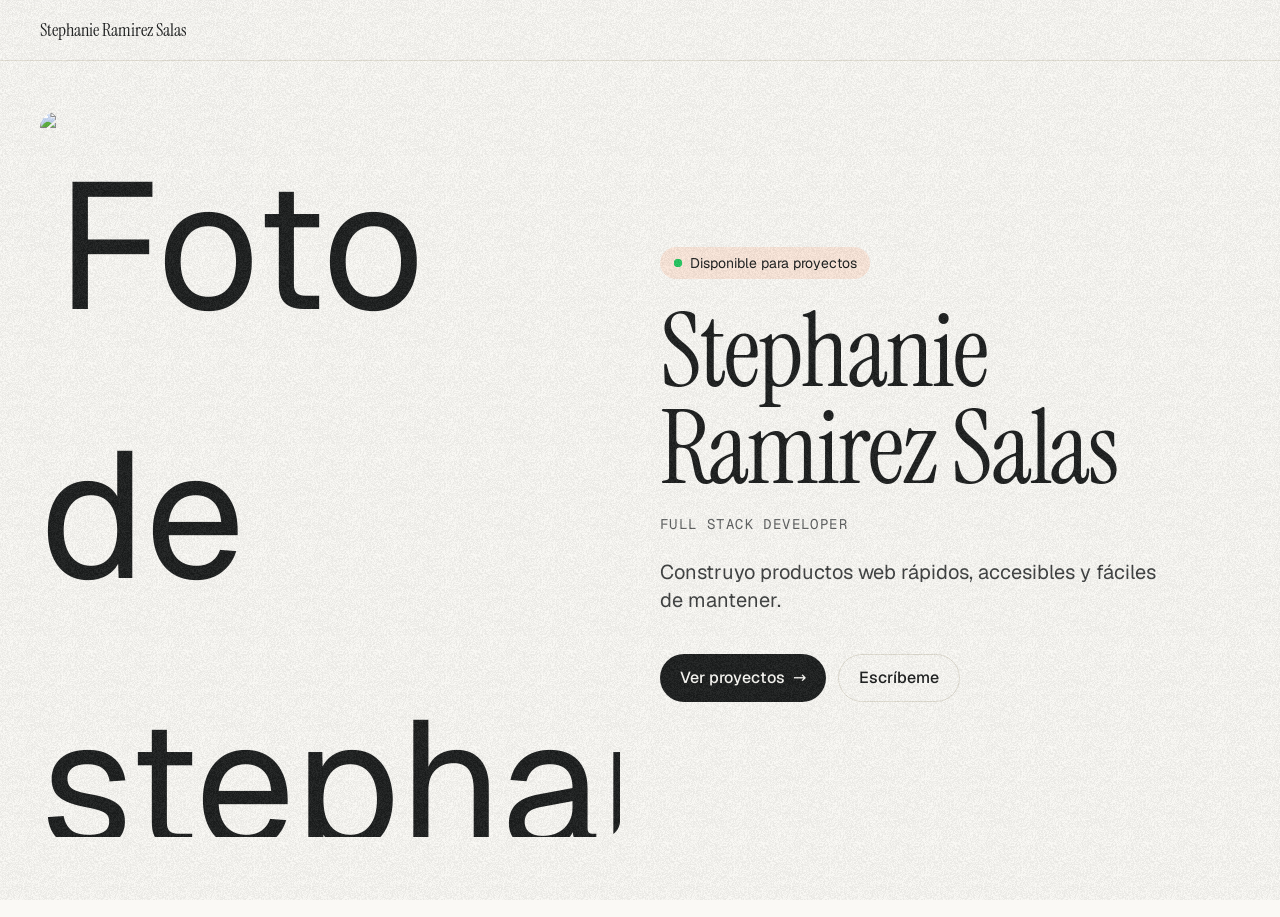
==== index.html @ cbaf9f7c "Agrega el hero de mi landing" ====
<!doctype html>
<html lang="es" data-theme="papel">
<head>
<meta charset="utf-8">
<meta name="viewport" content="width=device-width, initial-scale=1">
<title>Stephanie Ramirez Salas · Full Stack Developer</title>
<meta name="description" content="Construyo productos web rápidos, accesibles y fáciles de mantener.">
<link rel="preload" href="assets/fonts/instrument-serif-latin-400-normal.woff2" as="font" type="font/woff2" crossorigin>
<link rel="stylesheet" href="assets/css/theme.css">
<link rel="stylesheet" href="assets/css/styles.css">
<script src="assets/js/site.js" defer></script>
</head>
<body class="grain antialiased">
<a href="#main" class="sr-only">Saltar al contenido</a>
<header class="nav-glass fixed inset-x-0 top-0 z-40 border-b border-line">
  <nav class="flex items-center justify-between gap-6 px-5 py-4 md:px-10" aria-label="Principal">
    <a href="#hero" class="font-display text-lg">Stephanie Ramirez Salas</a>
    <ul class="hidden gap-6 text-sm sm:flex"></ul>
  </nav>
</header>
<main id="main">
<div data-include="sections/hero.html"><noscript><p class="px-5 py-4"><a class="underline" href="sections/hero.html">Hero</a></p></noscript></div>
</main>
</body>
</html>
---- assets/css/theme.css ----
/* Tema: Papel. Editorial cálido sobre crema, con serif y grano de papel. */
@font-face{font-family:"Instrument Serif";src:url("../fonts/instrument-serif-latin-400-normal.woff2") format("woff2");font-weight:400;font-style:normal;font-display:swap}
@font-face{font-family:"Geist";src:url("../fonts/geist-latin-wght-normal.woff2") format("woff2");font-weight:100 900;font-style:normal;font-display:swap}
@font-face{font-family:"Geist Mono";src:url("../fonts/geist-mono-latin-wght-normal.woff2") format("woff2");font-weight:100 900;font-style:normal;font-display:swap}
:root{--ff-display:"Instrument Serif", ui-serif, Georgia, serif;--ff-body:"Geist", ui-sans-serif, system-ui, sans-serif;--ff-mono:"Geist Mono", ui-monospace, SFMono-Regular, Menlo, monospace;--display-tracking:-0.02em;--display-weight:400;--display-case:none;--display-scale:1;--display-leading:0.95;--radius:1rem;--bg:#FAF9F5;--bg-2:#F1EEE6;--ink:#1A1C1C;--ink-2:#3D3F3F;--muted:#5D5F5F;--line:#E2DED3;--accent:#C2410C;--accent-soft:#FBE7DA;--on-accent:#FFFFFF;color-scheme:light}
:root{--grain:1}
---- assets/css/styles.css ----
/*! tailwindcss v4.3.3 | MIT License | https://tailwindcss.com */
@layer properties{@supports (((-webkit-hyphens:none)) and (not (margin-trim:inline))) or ((-moz-orient:inline) and (not (color:rgb(from red r g b)))){*,:before,:after,::backdrop{--tw-border-style:solid;--tw-tracking:initial}}}@layer theme{:root,:host{--font-sans:-apple-system, BlinkMacSystemFont, "Segoe UI", Roboto, "Helvetica Neue", "Noto Sans", Arial, sans-serif, "Apple Color Emoji", "Segoe UI Emoji", "Segoe UI Symbol", "Noto Color Emoji";--spacing:.25rem;--container-lg:32rem;--text-sm:.875rem;--text-sm--line-height:calc(1.25 / .875);--text-lg:1.125rem;--text-lg--line-height:calc(1.75 / 1.125);--text-xl:1.25rem;--text-xl--line-height:calc(1.75 / 1.25);--tracking-widest:.1em;--default-font-family:var(--font-sans);--default-mono-font-family:var(--ff-mono)}}@layer base{*,:after,:before,::backdrop,::file-selector-button{box-sizing:border-box;border:0 solid;margin:0;padding:0}html,:host{-webkit-text-size-adjust:100%;tab-size:4;line-height:1.5;font-family:var(--default-font-family,-apple-system, BlinkMacSystemFont, "Segoe UI", Roboto, "Helvetica Neue", "Noto Sans", Arial, sans-serif, "Apple Color Emoji", "Segoe UI Emoji", "Segoe UI Symbol", "Noto Color Emoji");font-feature-settings:var(--default-font-feature-settings,normal);font-variation-settings:var(--default-font-variation-settings,normal);-webkit-tap-highlight-color:transparent}hr{height:0;color:inherit;border-top-width:1px}abbr:where([title]){text-decoration:underline dotted}h1,h2,h3,h4,h5,h6{font-size:inherit;font-weight:inherit}a{color:inherit;-webkit-text-decoration:inherit;text-decoration:inherit}b,strong{font-weight:bolder}code,kbd,samp,pre{font-family:var(--default-mono-font-family,ui-monospace, SFMono-Regular, Menlo, Monaco, Consolas, "Liberation Mono", "Courier New", monospace);font-feature-settings:var(--default-mono-font-feature-settings,normal);font-variation-settings:var(--default-mono-font-variation-settings,normal);font-size:1em}small{font-size:80%}sub,sup{vertical-align:baseline;font-size:75%;line-height:0;position:relative}sub{bottom:-.25em}sup{top:-.5em}table{text-indent:0;border-color:inherit;border-collapse:collapse}:-moz-focusring:where(:not(iframe)){outline:auto}progress{vertical-align:baseline}summary{display:list-item}ol,ul,menu{list-style:none}img,svg,video,canvas,audio,iframe,embed,object{vertical-align:middle;display:block}img,video{max-width:100%;height:auto}button,input,select,optgroup,textarea,::file-selector-button{font:inherit;font-feature-settings:inherit;font-variation-settings:inherit;letter-spacing:inherit;color:inherit;opacity:1;background-color:#0000;border-radius:0}:where(select:is([multiple],[size])) optgroup{font-weight:bolder}:where(select:is([multiple],[size])) optgroup option{padding-inline-start:20px}::file-selector-button{margin-inline-end:4px}::placeholder{opacity:1}@supports (not ((-webkit-appearance:-apple-pay-button))) or (contain-intrinsic-size:1px){::placeholder{color:currentColor;@supports (color:color-mix(in lab, red, red)){color:color-mix(in oklab, currentcolor 50%, transparent)}}}textarea{resize:vertical}::-webkit-search-decoration{-webkit-appearance:none}::-webkit-date-and-time-value{min-height:1lh;text-align:inherit}::-webkit-datetime-edit{display:inline-flex}::-webkit-datetime-edit-fields-wrapper{padding:0}::-webkit-datetime-edit,::-webkit-datetime-edit-year-field,::-webkit-datetime-edit-month-field,::-webkit-datetime-edit-day-field,::-webkit-datetime-edit-hour-field,::-webkit-datetime-edit-minute-field,::-webkit-datetime-edit-second-field,::-webkit-datetime-edit-millisecond-field,::-webkit-datetime-edit-meridiem-field{padding-block:0}::-webkit-calendar-picker-indicator{line-height:1}:-moz-ui-invalid{box-shadow:none}button,input:where([type=button],[type=reset],[type=submit]),::file-selector-button{appearance:button}::-webkit-inner-spin-button,::-webkit-outer-spin-button{height:auto}[hidden]:where(:not([hidden=until-found])){display:none!important}html{scroll-behavior:smooth}body{font-family:var(--ff-body);background:var(--bg);color:var(--ink)}::selection{background:var(--accent);color:var(--on-accent)}:focus-visible{outline:2px solid var(--accent);outline-offset:3px}}@layer components{.display{font-family:var(--ff-display);font-weight:var(--display-weight);letter-spacing:var(--display-tracking);text-transform:var(--display-case);line-height:var(--display-leading,.95);text-wrap:balance}.eyebrow{font-family:var(--ff-mono);letter-spacing:.08em;text-transform:uppercase;color:var(--muted);font-size:.75rem}.grain:before{content:"";pointer-events:none;z-index:50;opacity:calc(var(--grain,0) * .07);will-change:transform;contain:strict;background-image:url([data-uri]);background-size:96px 96px;position:fixed;inset:0}.nav-glass{background:var(--bg);@supports (color:color-mix(in lab, red, red)){background:color-mix(in oklab, var(--bg) 72%, transparent)}backdrop-filter:blur(14px)saturate(1.4)}.pulse-dot{background:#22c55e;border-radius:999px;width:.5rem;height:.5rem;display:inline-block;position:relative}.pulse-dot:after{content:"";border-radius:inherit;background:inherit;animation:1.8s cubic-bezier(0,0,.2,1) infinite gt-ping;position:absolute;inset:0}.marquee{overflow:hidden;mask-image:linear-gradient(90deg,#0000,#000 8% 92%,#0000)}.marquee-track{width:max-content;animation:gt-marquee var(--speed,40s) linear infinite;display:flex}.marquee-track.reverse{animation-direction:reverse}.marquee:hover .marquee-track{animation-play-state:paused}.rotator{vertical-align:bottom;display:inline-grid;overflow:hidden}.rotator>span{animation:7.5s infinite gt-rot3;animation-delay:calc(var(--i) * 2.5s);opacity:0;grid-area:1/1}.roll{height:1.25em;line-height:1.25em;display:inline-flex;overflow:hidden}.roll>span{flex-direction:column;transition:transform .35s cubic-bezier(.2,.8,.2,1);display:flex}.roll:hover>span,.roll:focus-visible>span{transform:translateY(-50%)}.stack>*{top:calc(5rem + var(--i,0) * 1.5rem);position:sticky}.btn{border-radius:999px;align-items:center;gap:.5rem;padding:.7rem 1.25rem;font-weight:500;transition:transform .2s,background-color .2s,color .2s;display:inline-flex}.btn:hover{transform:translateY(-1px)}.btn-primary{background:var(--ink);color:var(--bg)}.btn-ghost{border:1px solid var(--line);color:var(--ink)}.btn-ghost:hover{border-color:var(--ink)}.chip{border:1px solid var(--line);border-radius:999px;align-items:center;padding:.25rem .75rem;font-size:.875rem;display:inline-flex}.card{background:var(--bg-2);border:1px solid var(--line);border-radius:var(--radius)}.pill-available{background:var(--accent-soft);color:var(--ink);border-radius:999px;align-items:center;gap:.5rem;padding:.35rem .85rem;font-size:.875rem;display:inline-flex}.dots-bg{background-image:radial-gradient(var(--line) 1px, transparent 1px);background-size:22px 22px}.grid-bg{background-image:linear-gradient(var(--line) 1px, transparent 1px), linear-gradient(90deg, var(--line) 1px, transparent 1px);background-size:48px 48px}.polaroid{background:#fff;padding:.75rem .75rem 2.75rem;transform:rotate(-3deg);box-shadow:0 20px 40px -24px #00000073}.contrib{grid-template-rows:repeat(7,.7rem);grid-auto-columns:.7rem;grid-auto-flow:column;gap:3px;display:grid}.contrib>i{background:var(--accent);border-radius:2px;@supports (color:color-mix(in lab, red, red)){background:color-mix(in oklab, var(--accent) calc(var(--l,0) * 25%), var(--bg-2))}}.caret{vertical-align:text-bottom;background:var(--accent);width:.6ch;height:1.1em;display:inline-block}.autotabs-panels{gap:1.5rem;display:grid}.brand-hover{transition:color .25s}.brand-hover:hover,.group:hover .brand-hover{color:var(--brand,var(--accent))}.outline-text{color:#0000;-webkit-text-stroke:1.5px var(--ink)}.tabs>input{opacity:0;pointer-events:none;position:absolute}.tabs .tab-panel{display:none}.tabs .tab-label{cursor:pointer;color:var(--muted);border-color:#0000}.tabs>input:focus-visible+.tab-label{outline:2px solid var(--accent);outline-offset:3px}.tabs>input:first-of-type:checked~.tab-panels>.tab-panel:first-child,.tabs>input:nth-of-type(2):checked~.tab-panels>.tab-panel:nth-child(2),.tabs>input:nth-of-type(3):checked~.tab-panels>.tab-panel:nth-child(3),.tabs>input:nth-of-type(4):checked~.tab-panels>.tab-panel:nth-child(4),.tabs>input:nth-of-type(5):checked~.tab-panels>.tab-panel:nth-child(5),.tabs>input:nth-of-type(6):checked~.tab-panels>.tab-panel:nth-child(6){display:block}.tabs>input:checked+.tab-label{color:var(--ink);border-color:var(--accent)}.masonry{columns:1;column-gap:1rem}.masonry>*{break-inside:avoid;margin-bottom:1rem}@media (width>=40rem){.masonry{columns:2}}@media (width>=64rem){.masonry{columns:3}}.snap-row{scroll-snap-type:x mandatory;scrollbar-width:thin;grid-auto-columns:min(85%,26rem);grid-auto-flow:column;gap:1rem;padding-bottom:1rem;display:grid;overflow-x:auto}.snap-row>*{scroll-snap-align:start}.peek{position:relative}.peek-img{pointer-events:none;opacity:0;z-index:10;width:16rem;transition:opacity .25s,transform .35s cubic-bezier(.2,.8,.2,1);position:absolute;top:50%;right:8%;transform:translateY(-50%)rotate(-4deg)scale(.9)}.peek:hover .peek-img,.peek:focus-within .peek-img{opacity:1;transform:translateY(-50%)rotate(-2deg)scale(1)}.browser{border:1px solid var(--line);border-radius:var(--radius);background:var(--bg);overflow:hidden}.browser-bar{border-bottom:1px solid var(--line);background:var(--bg-2);align-items:center;gap:.4rem;padding:.6rem .8rem;display:flex}.browser-bar>i{background:var(--line);border-radius:999px;width:.6rem;height:.6rem}.flip{perspective:1000px}.flip-inner{transform-style:preserve-3d;transition:transform .6s cubic-bezier(.2,.8,.2,1);display:grid}.flip-inner>*{backface-visibility:hidden;grid-area:1/1}.flip-back,.flip:hover .flip-inner,.flip:focus-within .flip-inner{transform:rotateY(180deg)}.sticky-note{color:#1c1917;background:#fde68a;transform:rotate(-2deg);box-shadow:0 18px 30px -18px #00000080}.word{white-space:nowrap;display:inline-block}.sr-only{clip:rect(0, 0, 0, 0);white-space:nowrap;border:0;width:1px;height:1px;margin:-1px;padding:0;position:absolute;overflow:hidden}}@layer utilities{.sr-only{clip-path:inset(50%);white-space:nowrap;border-width:0;width:1px;height:1px;margin:-1px;padding:0;position:absolute;overflow:hidden}.fixed{position:fixed}.inset-x-0{inset-inline:0}.top-0{top:0}.z-40{z-index:40}.mt-4{margin-top:calc(var(--spacing) * 4)}.mt-6{margin-top:calc(var(--spacing) * 6)}.mt-10{margin-top:calc(var(--spacing) * 10)}.flex{display:flex}.grid{display:grid}.hidden{display:none}.aspect-\[4\/5\]{aspect-ratio:4/5}.w-full{width:100%}.max-w-lg{max-width:var(--container-lg)}.flex-wrap{flex-wrap:wrap}.items-center{align-items:center}.justify-between{justify-content:space-between}.gap-3{gap:calc(var(--spacing) * 3)}.gap-6{gap:calc(var(--spacing) * 6)}.gap-10{gap:calc(var(--spacing) * 10)}.overflow-hidden{overflow:hidden}.rounded-theme{border-radius:var(--radius)}.border-b{border-bottom-style:var(--tw-border-style);border-bottom-width:1px}.border-line{border-color:var(--line)}.object-cover{object-fit:cover}.px-5{padding-inline:calc(var(--spacing) * 5)}.py-4{padding-block:calc(var(--spacing) * 4)}.pt-28{padding-top:calc(var(--spacing) * 28)}.pb-20{padding-bottom:calc(var(--spacing) * 20)}.font-display{font-family:var(--ff-display)}.font-mono{font-family:var(--ff-mono)}.text-lg{font-size:var(--text-lg);line-height:var(--tw-leading,var(--text-lg--line-height))}.text-sm{font-size:var(--text-sm);line-height:var(--tw-leading,var(--text-sm--line-height))}.text-xl{font-size:var(--text-xl);line-height:var(--tw-leading,var(--text-xl--line-height))}.text-\[calc\(clamp\(3rem\,8vw\,7rem\)\*var\(--display-scale\)\)\]{font-size:calc(clamp(3rem, 8vw, 7rem) * var(--display-scale))}.text-\[clamp\(5rem\,14vw\,12rem\)\]{font-size:clamp(5rem,14vw,12rem)}.tracking-widest{--tw-tracking:var(--tracking-widest);letter-spacing:var(--tracking-widest)}.text-ink-2{color:var(--ink-2)}.text-muted{color:var(--muted)}.uppercase{text-transform:uppercase}.underline{text-decoration-line:underline}.antialiased{-webkit-font-smoothing:antialiased;-moz-osx-font-smoothing:grayscale}@media (width>=40rem){.sm\:flex{display:flex}}@media (width>=48rem){.md\:px-10{padding-inline:calc(var(--spacing) * 10)}}@media (width>=64rem){.lg\:grid-cols-2{grid-template-columns:repeat(2,minmax(0,1fr))}}}:root{--ease-out-gt:cubic-bezier(.2, .7, .2, 1)}@keyframes gt-ping{75%,to{opacity:0;transform:scale(2.4)}}@keyframes gt-marquee{to{transform:translate(-50%)}}@keyframes gt-rot3{0%{opacity:0;transform:translateY(100%)}4%,28%{opacity:1;transform:none}32%,to{opacity:0;transform:translateY(-100%)}}@keyframes gt-type{0%{width:0}}@keyframes gt-blink{50%{opacity:0}}@keyframes gt-bounce{50%{transform:translateY(6px)}}@keyframes gt-tab{0%{opacity:0}2%,31%{opacity:1}33.3%,to{opacity:0}}@keyframes gt-tabbar{0%{transform:scaleX(0)}33.3%{transform:scaleX(1)}33.31%,to{transform:scaleX(0)}}@keyframes gt-tablabel{0%,33.2%{color:var(--ink)}33.3%,to{color:var(--muted)}}@keyframes gt-spin{to{transform:rotate(360deg)}}@keyframes gt-spin-back{to{transform:rotate(-360deg)}}@media (prefers-reduced-motion:no-preference){.type{white-space:nowrap;vertical-align:bottom;width:calc(var(--n) * 1ch);animation:gt-type 1.2s steps(var(--n)) both;animation-delay:var(--d,0s);display:inline-block;overflow:hidden}.caret{animation:1s step-end infinite gt-blink}.bounce{animation:1.6s ease-in-out infinite gt-bounce}.autotabs-panels{gap:0}.autotabs-panels>*{opacity:0;animation:12s infinite gt-tab;animation-delay:calc(var(--i) * 4s);grid-area:1/1}.autotabs-bar{transform-origin:0;animation:12s linear infinite gt-tabbar;animation-delay:calc(var(--i) * 4s);transform:scaleX(0)}.autotabs-label{color:var(--muted);animation:12s infinite gt-tablabel;animation-delay:calc(var(--i) * 4s)}.orbit{animation:gt-spin var(--speed,40s) linear infinite}.spin{animation:24s linear infinite gt-spin}.orbit>*>*{animation:gt-spin-back var(--speed,40s) linear infinite}.io .reveal,.io .split>.w,.io .split .c{opacity:0;transition:opacity .7s var(--ease-out-gt), transform .7s var(--ease-out-gt);transition-delay:min(calc(var(--i,0) * 55ms), .9s);transform:translateY(28px)}.io .split>.w,.io .split .c{display:inline-block}.io .reveal.is-visible,.io .split.is-visible>.w,.io .split.is-visible .c{opacity:1;transform:none}.io .ink>.w{color:var(--line);transition:color .6s;transition-delay:min(calc(var(--i,0) * 45ms), 1.2s)}.io .ink.is-visible>.w{color:var(--ink)}.io .img-settle{transition:transform 1.2s var(--ease-out-gt);transform:scale(1.08)}.io .img-settle.is-visible{transform:none}.io .fill-bar{transform-origin:0;transition:transform 1s var(--ease-out-gt) .15s;transform:scaleX(0)}.io .fill-bar.is-visible{transform:none}.io-instant .reveal,.io-instant .split>.w,.io-instant .split .c,.io-instant .ink>.w,.io-instant .img-settle,.io-instant .fill-bar{transition:none!important}}@media (prefers-reduced-motion:reduce){.flip-inner{display:block;transform:none!important}.flip-inner>*{backface-visibility:visible}.flip-back{margin-top:.75rem;transform:none}.marquee-track{flex-wrap:wrap;width:auto;animation:none}.marquee-track [aria-hidden=true]{display:none}.rotator>span{opacity:0;animation:none}.rotator>span:first-child{opacity:1}.pulse-dot:after{animation:none}html{scroll-behavior:auto}}@property --tw-border-style{syntax:"*";inherits:false;initial-value:solid}@property --tw-tracking{syntax:"*";inherits:false}
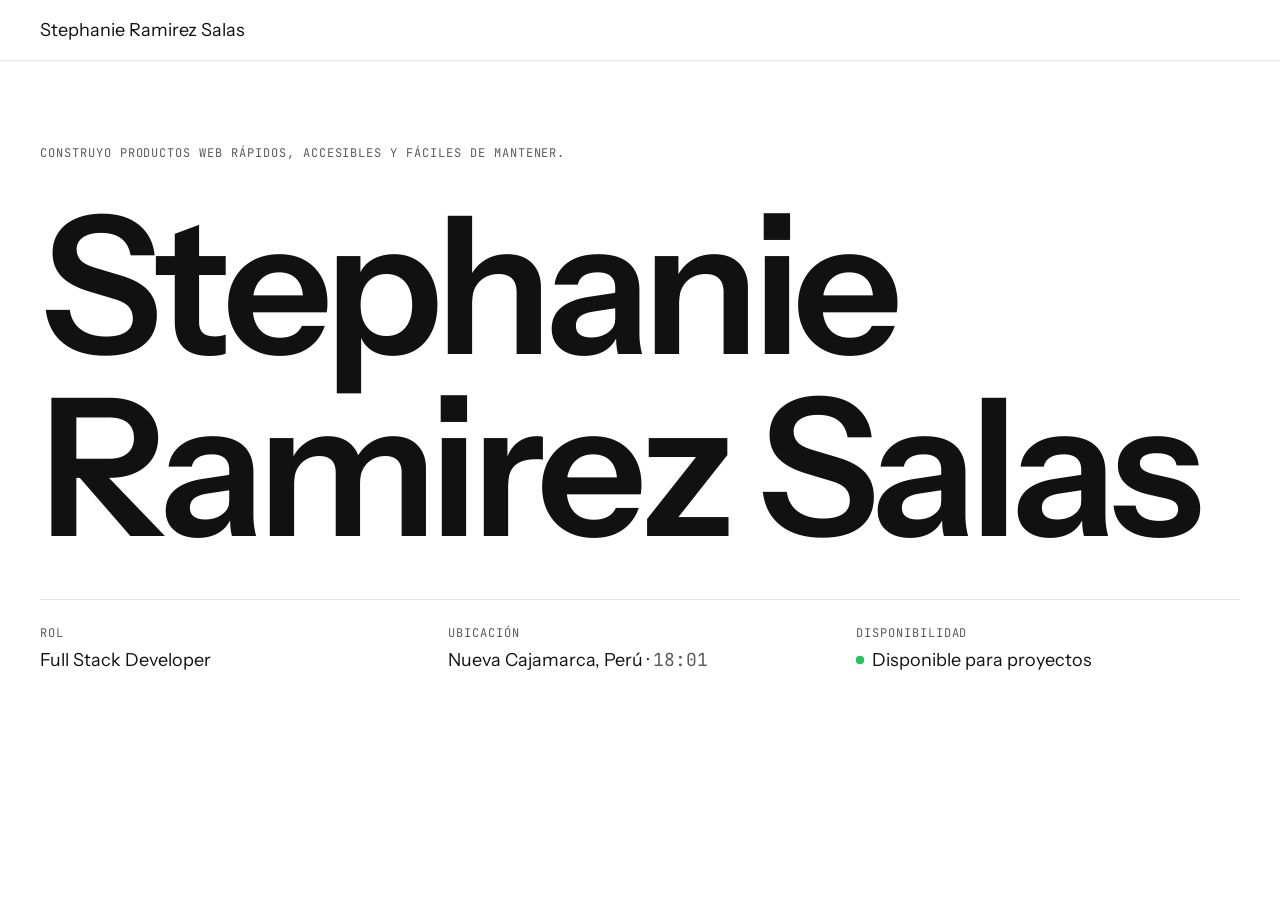
==== commit 224ea684: "Cambia el tema de la landing" ====
--- a/index.html
+++ b/index.html
@@ -1,16 +1,16 @@
 <!doctype html>
-<html lang="es" data-theme="papel">
+<html lang="es" data-theme="suizo">
 <head>
 <meta charset="utf-8">
 <meta name="viewport" content="width=device-width, initial-scale=1">
 <title>Stephanie Ramirez Salas · Full Stack Developer</title>
 <meta name="description" content="Construyo productos web rápidos, accesibles y fáciles de mantener.">
-<link rel="preload" href="assets/fonts/instrument-serif-latin-400-normal.woff2" as="font" type="font/woff2" crossorigin>
+<link rel="preload" href="assets/fonts/instrument-sans-latin-wght-normal.woff2" as="font" type="font/woff2" crossorigin>
 <link rel="stylesheet" href="assets/css/theme.css">
 <link rel="stylesheet" href="assets/css/styles.css">
 <script src="assets/js/site.js" defer></script>
 </head>
-<body class="grain antialiased">
+<body class="antialiased">
 <a href="#main" class="sr-only">Saltar al contenido</a>
 <header class="nav-glass fixed inset-x-0 top-0 z-40 border-b border-line">
   <nav class="flex items-center justify-between gap-6 px-5 py-4 md:px-10" aria-label="Principal">
--- a/assets/css/theme.css
+++ b/assets/css/theme.css
@@ -1,6 +1,4 @@
-/* Tema: Papel. Editorial cálido sobre crema, con serif y grano de papel. */
-@font-face{font-family:"Instrument Serif";src:url("../fonts/instrument-serif-latin-400-normal.woff2") format("woff2");font-weight:400;font-style:normal;font-display:swap}
-@font-face{font-family:"Geist";src:url("../fonts/geist-latin-wght-normal.woff2") format("woff2");font-weight:100 900;font-style:normal;font-display:swap}
-@font-face{font-family:"Geist Mono";src:url("../fonts/geist-mono-latin-wght-normal.woff2") format("woff2");font-weight:100 900;font-style:normal;font-display:swap}
-:root{--ff-display:"Instrument Serif", ui-serif, Georgia, serif;--ff-body:"Geist", ui-sans-serif, system-ui, sans-serif;--ff-mono:"Geist Mono", ui-monospace, SFMono-Regular, Menlo, monospace;--display-tracking:-0.02em;--display-weight:400;--display-case:none;--display-scale:1;--display-leading:0.95;--radius:1rem;--bg:#FAF9F5;--bg-2:#F1EEE6;--ink:#1A1C1C;--ink-2:#3D3F3F;--muted:#5D5F5F;--line:#E2DED3;--accent:#C2410C;--accent-soft:#FBE7DA;--on-accent:#FFFFFF;color-scheme:light}
-:root{--grain:1}
+/* Tema: Suizo. Minimal tipográfico con secciones numeradas y casi sin color. */
+@font-face{font-family:"Instrument Sans";src:url("../fonts/instrument-sans-latin-wght-normal.woff2") format("woff2");font-weight:400 700;font-style:normal;font-display:swap}
+@font-face{font-family:"JetBrains Mono";src:url("../fonts/jetbrains-mono-latin-wght-normal.woff2") format("woff2");font-weight:100 800;font-style:normal;font-display:swap}
+:root{--ff-display:"Instrument Sans", ui-sans-serif, system-ui, sans-serif;--ff-body:"Instrument Sans", ui-sans-serif, system-ui, sans-serif;--ff-mono:"JetBrains Mono", ui-monospace, SFMono-Regular, Menlo, monospace;--display-tracking:-0.045em;--display-weight:600;--display-case:none;--display-scale:1;--display-leading:0.95;--radius:0.25rem;--bg:#FFFFFF;--bg-2:#EEF1EE;--ink:#111111;--ink-2:#333333;--muted:#5C5C5C;--line:#E2E5E2;--accent:#3F5E4C;--accent-soft:#DFE4DF;--on-accent:#FFFFFF;color-scheme:light}
--- a/assets/css/styles.css
+++ b/assets/css/styles.css
@@ -1,2 +1,2 @@
 /*! tailwindcss v4.3.3 | MIT License | https://tailwindcss.com */
-@layer properties{@supports (((-webkit-hyphens:none)) and (not (margin-trim:inline))) or ((-moz-orient:inline) and (not (color:rgb(from red r g b)))){*,:before,:after,::backdrop{--tw-border-style:solid;--tw-tracking:initial}}}@layer theme{:root,:host{--font-sans:-apple-system, BlinkMacSystemFont, "Segoe UI", Roboto, "Helvetica Neue", "Noto Sans", Arial, sans-serif, "Apple Color Emoji", "Segoe UI Emoji", "Segoe UI Symbol", "Noto Color Emoji";--spacing:.25rem;--container-lg:32rem;--text-sm:.875rem;--text-sm--line-height:calc(1.25 / .875);--text-lg:1.125rem;--text-lg--line-height:calc(1.75 / 1.125);--text-xl:1.25rem;--text-xl--line-height:calc(1.75 / 1.25);--tracking-widest:.1em;--default-font-family:var(--font-sans);--default-mono-font-family:var(--ff-mono)}}@layer base{*,:after,:before,::backdrop,::file-selector-button{box-sizing:border-box;border:0 solid;margin:0;padding:0}html,:host{-webkit-text-size-adjust:100%;tab-size:4;line-height:1.5;font-family:var(--default-font-family,-apple-system, BlinkMacSystemFont, "Segoe UI", Roboto, "Helvetica Neue", "Noto Sans", Arial, sans-serif, "Apple Color Emoji", "Segoe UI Emoji", "Segoe UI Symbol", "Noto Color Emoji");font-feature-settings:var(--default-font-feature-settings,normal);font-variation-settings:var(--default-font-variation-settings,normal);-webkit-tap-highlight-color:transparent}hr{height:0;color:inherit;border-top-width:1px}abbr:where([title]){text-decoration:underline dotted}h1,h2,h3,h4,h5,h6{font-size:inherit;font-weight:inherit}a{color:inherit;-webkit-text-decoration:inherit;text-decoration:inherit}b,strong{font-weight:bolder}code,kbd,samp,pre{font-family:var(--default-mono-font-family,ui-monospace, SFMono-Regular, Menlo, Monaco, Consolas, "Liberation Mono", "Courier New", monospace);font-feature-settings:var(--default-mono-font-feature-settings,normal);font-variation-settings:var(--default-mono-font-variation-settings,normal);font-size:1em}small{font-size:80%}sub,sup{vertical-align:baseline;font-size:75%;line-height:0;position:relative}sub{bottom:-.25em}sup{top:-.5em}table{text-indent:0;border-color:inherit;border-collapse:collapse}:-moz-focusring:where(:not(iframe)){outline:auto}progress{vertical-align:baseline}summary{display:list-item}ol,ul,menu{list-style:none}img,svg,video,canvas,audio,iframe,embed,object{vertical-align:middle;display:block}img,video{max-width:100%;height:auto}button,input,select,optgroup,textarea,::file-selector-button{font:inherit;font-feature-settings:inherit;font-variation-settings:inherit;letter-spacing:inherit;color:inherit;opacity:1;background-color:#0000;border-radius:0}:where(select:is([multiple],[size])) optgroup{font-weight:bolder}:where(select:is([multiple],[size])) optgroup option{padding-inline-start:20px}::file-selector-button{margin-inline-end:4px}::placeholder{opacity:1}@supports (not ((-webkit-appearance:-apple-pay-button))) or (contain-intrinsic-size:1px){::placeholder{color:currentColor;@supports (color:color-mix(in lab, red, red)){color:color-mix(in oklab, currentcolor 50%, transparent)}}}textarea{resize:vertical}::-webkit-search-decoration{-webkit-appearance:none}::-webkit-date-and-time-value{min-height:1lh;text-align:inherit}::-webkit-datetime-edit{display:inline-flex}::-webkit-datetime-edit-fields-wrapper{padding:0}::-webkit-datetime-edit,::-webkit-datetime-edit-year-field,::-webkit-datetime-edit-month-field,::-webkit-datetime-edit-day-field,::-webkit-datetime-edit-hour-field,::-webkit-datetime-edit-minute-field,::-webkit-datetime-edit-second-field,::-webkit-datetime-edit-millisecond-field,::-webkit-datetime-edit-meridiem-field{padding-block:0}::-webkit-calendar-picker-indicator{line-height:1}:-moz-ui-invalid{box-shadow:none}button,input:where([type=button],[type=reset],[type=submit]),::file-selector-button{appearance:button}::-webkit-inner-spin-button,::-webkit-outer-spin-button{height:auto}[hidden]:where(:not([hidden=until-found])){display:none!important}html{scroll-behavior:smooth}body{font-family:var(--ff-body);background:var(--bg);color:var(--ink)}::selection{background:var(--accent);color:var(--on-accent)}:focus-visible{outline:2px solid var(--accent);outline-offset:3px}}@layer components{.display{font-family:var(--ff-display);font-weight:var(--display-weight);letter-spacing:var(--display-tracking);text-transform:var(--display-case);line-height:var(--display-leading,.95);text-wrap:balance}.eyebrow{font-family:var(--ff-mono);letter-spacing:.08em;text-transform:uppercase;color:var(--muted);font-size:.75rem}.grain:before{content:"";pointer-events:none;z-index:50;opacity:calc(var(--grain,0) * .07);will-change:transform;contain:strict;background-image:url([data-uri]);background-size:96px 96px;position:fixed;inset:0}.nav-glass{background:var(--bg);@supports (color:color-mix(in lab, red, red)){background:color-mix(in oklab, var(--bg) 72%, transparent)}backdrop-filter:blur(14px)saturate(1.4)}.pulse-dot{background:#22c55e;border-radius:999px;width:.5rem;height:.5rem;display:inline-block;position:relative}.pulse-dot:after{content:"";border-radius:inherit;background:inherit;animation:1.8s cubic-bezier(0,0,.2,1) infinite gt-ping;position:absolute;inset:0}.marquee{overflow:hidden;mask-image:linear-gradient(90deg,#0000,#000 8% 92%,#0000)}.marquee-track{width:max-content;animation:gt-marquee var(--speed,40s) linear infinite;display:flex}.marquee-track.reverse{animation-direction:reverse}.marquee:hover .marquee-track{animation-play-state:paused}.rotator{vertical-align:bottom;display:inline-grid;overflow:hidden}.rotator>span{animation:7.5s infinite gt-rot3;animation-delay:calc(var(--i) * 2.5s);opacity:0;grid-area:1/1}.roll{height:1.25em;line-height:1.25em;display:inline-flex;overflow:hidden}.roll>span{flex-direction:column;transition:transform .35s cubic-bezier(.2,.8,.2,1);display:flex}.roll:hover>span,.roll:focus-visible>span{transform:translateY(-50%)}.stack>*{top:calc(5rem + var(--i,0) * 1.5rem);position:sticky}.btn{border-radius:999px;align-items:center;gap:.5rem;padding:.7rem 1.25rem;font-weight:500;transition:transform .2s,background-color .2s,color .2s;display:inline-flex}.btn:hover{transform:translateY(-1px)}.btn-primary{background:var(--ink);color:var(--bg)}.btn-ghost{border:1px solid var(--line);color:var(--ink)}.btn-ghost:hover{border-color:var(--ink)}.chip{border:1px solid var(--line);border-radius:999px;align-items:center;padding:.25rem .75rem;font-size:.875rem;display:inline-flex}.card{background:var(--bg-2);border:1px solid var(--line);border-radius:var(--radius)}.pill-available{background:var(--accent-soft);color:var(--ink);border-radius:999px;align-items:center;gap:.5rem;padding:.35rem .85rem;font-size:.875rem;display:inline-flex}.dots-bg{background-image:radial-gradient(var(--line) 1px, transparent 1px);background-size:22px 22px}.grid-bg{background-image:linear-gradient(var(--line) 1px, transparent 1px), linear-gradient(90deg, var(--line) 1px, transparent 1px);background-size:48px 48px}.polaroid{background:#fff;padding:.75rem .75rem 2.75rem;transform:rotate(-3deg);box-shadow:0 20px 40px -24px #00000073}.contrib{grid-template-rows:repeat(7,.7rem);grid-auto-columns:.7rem;grid-auto-flow:column;gap:3px;display:grid}.contrib>i{background:var(--accent);border-radius:2px;@supports (color:color-mix(in lab, red, red)){background:color-mix(in oklab, var(--accent) calc(var(--l,0) * 25%), var(--bg-2))}}.caret{vertical-align:text-bottom;background:var(--accent);width:.6ch;height:1.1em;display:inline-block}.autotabs-panels{gap:1.5rem;display:grid}.brand-hover{transition:color .25s}.brand-hover:hover,.group:hover .brand-hover{color:var(--brand,var(--accent))}.outline-text{color:#0000;-webkit-text-stroke:1.5px var(--ink)}.tabs>input{opacity:0;pointer-events:none;position:absolute}.tabs .tab-panel{display:none}.tabs .tab-label{cursor:pointer;color:var(--muted);border-color:#0000}.tabs>input:focus-visible+.tab-label{outline:2px solid var(--accent);outline-offset:3px}.tabs>input:first-of-type:checked~.tab-panels>.tab-panel:first-child,.tabs>input:nth-of-type(2):checked~.tab-panels>.tab-panel:nth-child(2),.tabs>input:nth-of-type(3):checked~.tab-panels>.tab-panel:nth-child(3),.tabs>input:nth-of-type(4):checked~.tab-panels>.tab-panel:nth-child(4),.tabs>input:nth-of-type(5):checked~.tab-panels>.tab-panel:nth-child(5),.tabs>input:nth-of-type(6):checked~.tab-panels>.tab-panel:nth-child(6){display:block}.tabs>input:checked+.tab-label{color:var(--ink);border-color:var(--accent)}.masonry{columns:1;column-gap:1rem}.masonry>*{break-inside:avoid;margin-bottom:1rem}@media (width>=40rem){.masonry{columns:2}}@media (width>=64rem){.masonry{columns:3}}.snap-row{scroll-snap-type:x mandatory;scrollbar-width:thin;grid-auto-columns:min(85%,26rem);grid-auto-flow:column;gap:1rem;padding-bottom:1rem;display:grid;overflow-x:auto}.snap-row>*{scroll-snap-align:start}.peek{position:relative}.peek-img{pointer-events:none;opacity:0;z-index:10;width:16rem;transition:opacity .25s,transform .35s cubic-bezier(.2,.8,.2,1);position:absolute;top:50%;right:8%;transform:translateY(-50%)rotate(-4deg)scale(.9)}.peek:hover .peek-img,.peek:focus-within .peek-img{opacity:1;transform:translateY(-50%)rotate(-2deg)scale(1)}.browser{border:1px solid var(--line);border-radius:var(--radius);background:var(--bg);overflow:hidden}.browser-bar{border-bottom:1px solid var(--line);background:var(--bg-2);align-items:center;gap:.4rem;padding:.6rem .8rem;display:flex}.browser-bar>i{background:var(--line);border-radius:999px;width:.6rem;height:.6rem}.flip{perspective:1000px}.flip-inner{transform-style:preserve-3d;transition:transform .6s cubic-bezier(.2,.8,.2,1);display:grid}.flip-inner>*{backface-visibility:hidden;grid-area:1/1}.flip-back,.flip:hover .flip-inner,.flip:focus-within .flip-inner{transform:rotateY(180deg)}.sticky-note{color:#1c1917;background:#fde68a;transform:rotate(-2deg);box-shadow:0 18px 30px -18px #00000080}.word{white-space:nowrap;display:inline-block}.sr-only{clip:rect(0, 0, 0, 0);white-space:nowrap;border:0;width:1px;height:1px;margin:-1px;padding:0;position:absolute;overflow:hidden}}@layer utilities{.sr-only{clip-path:inset(50%);white-space:nowrap;border-width:0;width:1px;height:1px;margin:-1px;padding:0;position:absolute;overflow:hidden}.fixed{position:fixed}.inset-x-0{inset-inline:0}.top-0{top:0}.z-40{z-index:40}.mt-4{margin-top:calc(var(--spacing) * 4)}.mt-6{margin-top:calc(var(--spacing) * 6)}.mt-10{margin-top:calc(var(--spacing) * 10)}.flex{display:flex}.grid{display:grid}.hidden{display:none}.aspect-\[4\/5\]{aspect-ratio:4/5}.w-full{width:100%}.max-w-lg{max-width:var(--container-lg)}.flex-wrap{flex-wrap:wrap}.items-center{align-items:center}.justify-between{justify-content:space-between}.gap-3{gap:calc(var(--spacing) * 3)}.gap-6{gap:calc(var(--spacing) * 6)}.gap-10{gap:calc(var(--spacing) * 10)}.overflow-hidden{overflow:hidden}.rounded-theme{border-radius:var(--radius)}.border-b{border-bottom-style:var(--tw-border-style);border-bottom-width:1px}.border-line{border-color:var(--line)}.object-cover{object-fit:cover}.px-5{padding-inline:calc(var(--spacing) * 5)}.py-4{padding-block:calc(var(--spacing) * 4)}.pt-28{padding-top:calc(var(--spacing) * 28)}.pb-20{padding-bottom:calc(var(--spacing) * 20)}.font-display{font-family:var(--ff-display)}.font-mono{font-family:var(--ff-mono)}.text-lg{font-size:var(--text-lg);line-height:var(--tw-leading,var(--text-lg--line-height))}.text-sm{font-size:var(--text-sm);line-height:var(--tw-leading,var(--text-sm--line-height))}.text-xl{font-size:var(--text-xl);line-height:var(--tw-leading,var(--text-xl--line-height))}.text-\[calc\(clamp\(3rem\,8vw\,7rem\)\*var\(--display-scale\)\)\]{font-size:calc(clamp(3rem, 8vw, 7rem) * var(--display-scale))}.text-\[clamp\(5rem\,14vw\,12rem\)\]{font-size:clamp(5rem,14vw,12rem)}.tracking-widest{--tw-tracking:var(--tracking-widest);letter-spacing:var(--tracking-widest)}.text-ink-2{color:var(--ink-2)}.text-muted{color:var(--muted)}.uppercase{text-transform:uppercase}.underline{text-decoration-line:underline}.antialiased{-webkit-font-smoothing:antialiased;-moz-osx-font-smoothing:grayscale}@media (width>=40rem){.sm\:flex{display:flex}}@media (width>=48rem){.md\:px-10{padding-inline:calc(var(--spacing) * 10)}}@media (width>=64rem){.lg\:grid-cols-2{grid-template-columns:repeat(2,minmax(0,1fr))}}}:root{--ease-out-gt:cubic-bezier(.2, .7, .2, 1)}@keyframes gt-ping{75%,to{opacity:0;transform:scale(2.4)}}@keyframes gt-marquee{to{transform:translate(-50%)}}@keyframes gt-rot3{0%{opacity:0;transform:translateY(100%)}4%,28%{opacity:1;transform:none}32%,to{opacity:0;transform:translateY(-100%)}}@keyframes gt-type{0%{width:0}}@keyframes gt-blink{50%{opacity:0}}@keyframes gt-bounce{50%{transform:translateY(6px)}}@keyframes gt-tab{0%{opacity:0}2%,31%{opacity:1}33.3%,to{opacity:0}}@keyframes gt-tabbar{0%{transform:scaleX(0)}33.3%{transform:scaleX(1)}33.31%,to{transform:scaleX(0)}}@keyframes gt-tablabel{0%,33.2%{color:var(--ink)}33.3%,to{color:var(--muted)}}@keyframes gt-spin{to{transform:rotate(360deg)}}@keyframes gt-spin-back{to{transform:rotate(-360deg)}}@media (prefers-reduced-motion:no-preference){.type{white-space:nowrap;vertical-align:bottom;width:calc(var(--n) * 1ch);animation:gt-type 1.2s steps(var(--n)) both;animation-delay:var(--d,0s);display:inline-block;overflow:hidden}.caret{animation:1s step-end infinite gt-blink}.bounce{animation:1.6s ease-in-out infinite gt-bounce}.autotabs-panels{gap:0}.autotabs-panels>*{opacity:0;animation:12s infinite gt-tab;animation-delay:calc(var(--i) * 4s);grid-area:1/1}.autotabs-bar{transform-origin:0;animation:12s linear infinite gt-tabbar;animation-delay:calc(var(--i) * 4s);transform:scaleX(0)}.autotabs-label{color:var(--muted);animation:12s infinite gt-tablabel;animation-delay:calc(var(--i) * 4s)}.orbit{animation:gt-spin var(--speed,40s) linear infinite}.spin{animation:24s linear infinite gt-spin}.orbit>*>*{animation:gt-spin-back var(--speed,40s) linear infinite}.io .reveal,.io .split>.w,.io .split .c{opacity:0;transition:opacity .7s var(--ease-out-gt), transform .7s var(--ease-out-gt);transition-delay:min(calc(var(--i,0) * 55ms), .9s);transform:translateY(28px)}.io .split>.w,.io .split .c{display:inline-block}.io .reveal.is-visible,.io .split.is-visible>.w,.io .split.is-visible .c{opacity:1;transform:none}.io .ink>.w{color:var(--line);transition:color .6s;transition-delay:min(calc(var(--i,0) * 45ms), 1.2s)}.io .ink.is-visible>.w{color:var(--ink)}.io .img-settle{transition:transform 1.2s var(--ease-out-gt);transform:scale(1.08)}.io .img-settle.is-visible{transform:none}.io .fill-bar{transform-origin:0;transition:transform 1s var(--ease-out-gt) .15s;transform:scaleX(0)}.io .fill-bar.is-visible{transform:none}.io-instant .reveal,.io-instant .split>.w,.io-instant .split .c,.io-instant .ink>.w,.io-instant .img-settle,.io-instant .fill-bar{transition:none!important}}@media (prefers-reduced-motion:reduce){.flip-inner{display:block;transform:none!important}.flip-inner>*{backface-visibility:visible}.flip-back{margin-top:.75rem;transform:none}.marquee-track{flex-wrap:wrap;width:auto;animation:none}.marquee-track [aria-hidden=true]{display:none}.rotator>span{opacity:0;animation:none}.rotator>span:first-child{opacity:1}.pulse-dot:after{animation:none}html{scroll-behavior:auto}}@property --tw-border-style{syntax:"*";inherits:false;initial-value:solid}@property --tw-tracking{syntax:"*";inherits:false}
+@layer properties{@supports (((-webkit-hyphens:none)) and (not (margin-trim:inline))) or ((-moz-orient:inline) and (not (color:rgb(from red r g b)))){*,:before,:after,::backdrop{--tw-border-style:solid}}}@layer theme{:root,:host{--font-sans:-apple-system, BlinkMacSystemFont, "Segoe UI", Roboto, "Helvetica Neue", "Noto Sans", Arial, sans-serif, "Apple Color Emoji", "Segoe UI Emoji", "Segoe UI Symbol", "Noto Color Emoji";--spacing:.25rem;--text-sm:.875rem;--text-sm--line-height:calc(1.25 / .875);--text-lg:1.125rem;--text-lg--line-height:calc(1.75 / 1.125);--default-font-family:var(--font-sans);--default-mono-font-family:var(--ff-mono)}}@layer base{*,:after,:before,::backdrop,::file-selector-button{box-sizing:border-box;border:0 solid;margin:0;padding:0}html,:host{-webkit-text-size-adjust:100%;tab-size:4;line-height:1.5;font-family:var(--default-font-family,-apple-system, BlinkMacSystemFont, "Segoe UI", Roboto, "Helvetica Neue", "Noto Sans", Arial, sans-serif, "Apple Color Emoji", "Segoe UI Emoji", "Segoe UI Symbol", "Noto Color Emoji");font-feature-settings:var(--default-font-feature-settings,normal);font-variation-settings:var(--default-font-variation-settings,normal);-webkit-tap-highlight-color:transparent}hr{height:0;color:inherit;border-top-width:1px}abbr:where([title]){text-decoration:underline dotted}h1,h2,h3,h4,h5,h6{font-size:inherit;font-weight:inherit}a{color:inherit;-webkit-text-decoration:inherit;text-decoration:inherit}b,strong{font-weight:bolder}code,kbd,samp,pre{font-family:var(--default-mono-font-family,ui-monospace, SFMono-Regular, Menlo, Monaco, Consolas, "Liberation Mono", "Courier New", monospace);font-feature-settings:var(--default-mono-font-feature-settings,normal);font-variation-settings:var(--default-mono-font-variation-settings,normal);font-size:1em}small{font-size:80%}sub,sup{vertical-align:baseline;font-size:75%;line-height:0;position:relative}sub{bottom:-.25em}sup{top:-.5em}table{text-indent:0;border-color:inherit;border-collapse:collapse}:-moz-focusring:where(:not(iframe)){outline:auto}progress{vertical-align:baseline}summary{display:list-item}ol,ul,menu{list-style:none}img,svg,video,canvas,audio,iframe,embed,object{vertical-align:middle;display:block}img,video{max-width:100%;height:auto}button,input,select,optgroup,textarea,::file-selector-button{font:inherit;font-feature-settings:inherit;font-variation-settings:inherit;letter-spacing:inherit;color:inherit;opacity:1;background-color:#0000;border-radius:0}:where(select:is([multiple],[size])) optgroup{font-weight:bolder}:where(select:is([multiple],[size])) optgroup option{padding-inline-start:20px}::file-selector-button{margin-inline-end:4px}::placeholder{opacity:1}@supports (not ((-webkit-appearance:-apple-pay-button))) or (contain-intrinsic-size:1px){::placeholder{color:currentColor;@supports (color:color-mix(in lab, red, red)){color:color-mix(in oklab, currentcolor 50%, transparent)}}}textarea{resize:vertical}::-webkit-search-decoration{-webkit-appearance:none}::-webkit-date-and-time-value{min-height:1lh;text-align:inherit}::-webkit-datetime-edit{display:inline-flex}::-webkit-datetime-edit-fields-wrapper{padding:0}::-webkit-datetime-edit,::-webkit-datetime-edit-year-field,::-webkit-datetime-edit-month-field,::-webkit-datetime-edit-day-field,::-webkit-datetime-edit-hour-field,::-webkit-datetime-edit-minute-field,::-webkit-datetime-edit-second-field,::-webkit-datetime-edit-millisecond-field,::-webkit-datetime-edit-meridiem-field{padding-block:0}::-webkit-calendar-picker-indicator{line-height:1}:-moz-ui-invalid{box-shadow:none}button,input:where([type=button],[type=reset],[type=submit]),::file-selector-button{appearance:button}::-webkit-inner-spin-button,::-webkit-outer-spin-button{height:auto}[hidden]:where(:not([hidden=until-found])){display:none!important}html{scroll-behavior:smooth}body{font-family:var(--ff-body);background:var(--bg);color:var(--ink)}::selection{background:var(--accent);color:var(--on-accent)}:focus-visible{outline:2px solid var(--accent);outline-offset:3px}}@layer components{.display{font-family:var(--ff-display);font-weight:var(--display-weight);letter-spacing:var(--display-tracking);text-transform:var(--display-case);line-height:var(--display-leading,.95);text-wrap:balance}.eyebrow{font-family:var(--ff-mono);letter-spacing:.08em;text-transform:uppercase;color:var(--muted);font-size:.75rem}.grain:before{content:"";pointer-events:none;z-index:50;opacity:calc(var(--grain,0) * .07);will-change:transform;contain:strict;background-image:url([data-uri]);background-size:96px 96px;position:fixed;inset:0}.nav-glass{background:var(--bg);@supports (color:color-mix(in lab, red, red)){background:color-mix(in oklab, var(--bg) 72%, transparent)}backdrop-filter:blur(14px)saturate(1.4)}.pulse-dot{background:#22c55e;border-radius:999px;width:.5rem;height:.5rem;display:inline-block;position:relative}.pulse-dot:after{content:"";border-radius:inherit;background:inherit;animation:1.8s cubic-bezier(0,0,.2,1) infinite gt-ping;position:absolute;inset:0}.marquee{overflow:hidden;mask-image:linear-gradient(90deg,#0000,#000 8% 92%,#0000)}.marquee-track{width:max-content;animation:gt-marquee var(--speed,40s) linear infinite;display:flex}.marquee-track.reverse{animation-direction:reverse}.marquee:hover .marquee-track{animation-play-state:paused}.rotator{vertical-align:bottom;display:inline-grid;overflow:hidden}.rotator>span{animation:7.5s infinite gt-rot3;animation-delay:calc(var(--i) * 2.5s);opacity:0;grid-area:1/1}.roll{height:1.25em;line-height:1.25em;display:inline-flex;overflow:hidden}.roll>span{flex-direction:column;transition:transform .35s cubic-bezier(.2,.8,.2,1);display:flex}.roll:hover>span,.roll:focus-visible>span{transform:translateY(-50%)}.stack>*{top:calc(5rem + var(--i,0) * 1.5rem);position:sticky}.btn{border-radius:999px;align-items:center;gap:.5rem;padding:.7rem 1.25rem;font-weight:500;transition:transform .2s,background-color .2s,color .2s;display:inline-flex}.btn:hover{transform:translateY(-1px)}.btn-primary{background:var(--ink);color:var(--bg)}.btn-ghost{border:1px solid var(--line);color:var(--ink)}.btn-ghost:hover{border-color:var(--ink)}.chip{border:1px solid var(--line);border-radius:999px;align-items:center;padding:.25rem .75rem;font-size:.875rem;display:inline-flex}.card{background:var(--bg-2);border:1px solid var(--line);border-radius:var(--radius)}.pill-available{background:var(--accent-soft);color:var(--ink);border-radius:999px;align-items:center;gap:.5rem;padding:.35rem .85rem;font-size:.875rem;display:inline-flex}.dots-bg{background-image:radial-gradient(var(--line) 1px, transparent 1px);background-size:22px 22px}.grid-bg{background-image:linear-gradient(var(--line) 1px, transparent 1px), linear-gradient(90deg, var(--line) 1px, transparent 1px);background-size:48px 48px}.polaroid{background:#fff;padding:.75rem .75rem 2.75rem;transform:rotate(-3deg);box-shadow:0 20px 40px -24px #00000073}.contrib{grid-template-rows:repeat(7,.7rem);grid-auto-columns:.7rem;grid-auto-flow:column;gap:3px;display:grid}.contrib>i{background:var(--accent);border-radius:2px;@supports (color:color-mix(in lab, red, red)){background:color-mix(in oklab, var(--accent) calc(var(--l,0) * 25%), var(--bg-2))}}.caret{vertical-align:text-bottom;background:var(--accent);width:.6ch;height:1.1em;display:inline-block}.autotabs-panels{gap:1.5rem;display:grid}.brand-hover{transition:color .25s}.brand-hover:hover,.group:hover .brand-hover{color:var(--brand,var(--accent))}.outline-text{color:#0000;-webkit-text-stroke:1.5px var(--ink)}.tabs>input{opacity:0;pointer-events:none;position:absolute}.tabs .tab-panel{display:none}.tabs .tab-label{cursor:pointer;color:var(--muted);border-color:#0000}.tabs>input:focus-visible+.tab-label{outline:2px solid var(--accent);outline-offset:3px}.tabs>input:first-of-type:checked~.tab-panels>.tab-panel:first-child,.tabs>input:nth-of-type(2):checked~.tab-panels>.tab-panel:nth-child(2),.tabs>input:nth-of-type(3):checked~.tab-panels>.tab-panel:nth-child(3),.tabs>input:nth-of-type(4):checked~.tab-panels>.tab-panel:nth-child(4),.tabs>input:nth-of-type(5):checked~.tab-panels>.tab-panel:nth-child(5),.tabs>input:nth-of-type(6):checked~.tab-panels>.tab-panel:nth-child(6){display:block}.tabs>input:checked+.tab-label{color:var(--ink);border-color:var(--accent)}.masonry{columns:1;column-gap:1rem}.masonry>*{break-inside:avoid;margin-bottom:1rem}@media (width>=40rem){.masonry{columns:2}}@media (width>=64rem){.masonry{columns:3}}.snap-row{scroll-snap-type:x mandatory;scrollbar-width:thin;grid-auto-columns:min(85%,26rem);grid-auto-flow:column;gap:1rem;padding-bottom:1rem;display:grid;overflow-x:auto}.snap-row>*{scroll-snap-align:start}.peek{position:relative}.peek-img{pointer-events:none;opacity:0;z-index:10;width:16rem;transition:opacity .25s,transform .35s cubic-bezier(.2,.8,.2,1);position:absolute;top:50%;right:8%;transform:translateY(-50%)rotate(-4deg)scale(.9)}.peek:hover .peek-img,.peek:focus-within .peek-img{opacity:1;transform:translateY(-50%)rotate(-2deg)scale(1)}.browser{border:1px solid var(--line);border-radius:var(--radius);background:var(--bg);overflow:hidden}.browser-bar{border-bottom:1px solid var(--line);background:var(--bg-2);align-items:center;gap:.4rem;padding:.6rem .8rem;display:flex}.browser-bar>i{background:var(--line);border-radius:999px;width:.6rem;height:.6rem}.flip{perspective:1000px}.flip-inner{transform-style:preserve-3d;transition:transform .6s cubic-bezier(.2,.8,.2,1);display:grid}.flip-inner>*{backface-visibility:hidden;grid-area:1/1}.flip-back,.flip:hover .flip-inner,.flip:focus-within .flip-inner{transform:rotateY(180deg)}.sticky-note{color:#1c1917;background:#fde68a;transform:rotate(-2deg);box-shadow:0 18px 30px -18px #00000080}.word{white-space:nowrap;display:inline-block}.sr-only{clip:rect(0, 0, 0, 0);white-space:nowrap;border:0;width:1px;height:1px;margin:-1px;padding:0;position:absolute;overflow:hidden}}@layer utilities{.sr-only{clip-path:inset(50%);white-space:nowrap;border-width:0;width:1px;height:1px;margin:-1px;padding:0;position:absolute;overflow:hidden}.fixed{position:fixed}.inset-x-0{inset-inline:0}.top-0{top:0}.z-40{z-index:40}.mt-1{margin-top:var(--spacing)}.mt-8{margin-top:calc(var(--spacing) * 8)}.mt-10{margin-top:calc(var(--spacing) * 10)}.flex{display:flex}.grid{display:grid}.hidden{display:none}.items-center{align-items:center}.justify-between{justify-content:space-between}.gap-2{gap:calc(var(--spacing) * 2)}.gap-6{gap:calc(var(--spacing) * 6)}.border-t{border-top-style:var(--tw-border-style);border-top-width:1px}.border-b{border-bottom-style:var(--tw-border-style);border-bottom-width:1px}.border-line{border-color:var(--line)}.px-5{padding-inline:calc(var(--spacing) * 5)}.py-4{padding-block:calc(var(--spacing) * 4)}.pt-6{padding-top:calc(var(--spacing) * 6)}.pt-28{padding-top:calc(var(--spacing) * 28)}.pb-16{padding-bottom:calc(var(--spacing) * 16)}.font-display{font-family:var(--ff-display)}.font-mono{font-family:var(--ff-mono)}.text-lg{font-size:var(--text-lg);line-height:var(--tw-leading,var(--text-lg--line-height))}.text-sm{font-size:var(--text-sm);line-height:var(--tw-leading,var(--text-sm--line-height))}.text-\[calc\(clamp\(3\.5rem\,15vw\,14rem\)\*var\(--display-scale\)\)\]{font-size:calc(clamp(3.5rem, 15vw, 14rem) * var(--display-scale))}.text-muted{color:var(--muted)}.underline{text-decoration-line:underline}.antialiased{-webkit-font-smoothing:antialiased;-moz-osx-font-smoothing:grayscale}@media (width>=40rem){.sm\:flex{display:flex}.sm\:grid-cols-3{grid-template-columns:repeat(3,minmax(0,1fr))}}@media (width>=48rem){.md\:px-10{padding-inline:calc(var(--spacing) * 10)}.md\:pt-36{padding-top:calc(var(--spacing) * 36)}}}:root{--ease-out-gt:cubic-bezier(.2, .7, .2, 1)}@keyframes gt-ping{75%,to{opacity:0;transform:scale(2.4)}}@keyframes gt-marquee{to{transform:translate(-50%)}}@keyframes gt-rot3{0%{opacity:0;transform:translateY(100%)}4%,28%{opacity:1;transform:none}32%,to{opacity:0;transform:translateY(-100%)}}@keyframes gt-type{0%{width:0}}@keyframes gt-blink{50%{opacity:0}}@keyframes gt-bounce{50%{transform:translateY(6px)}}@keyframes gt-tab{0%{opacity:0}2%,31%{opacity:1}33.3%,to{opacity:0}}@keyframes gt-tabbar{0%{transform:scaleX(0)}33.3%{transform:scaleX(1)}33.31%,to{transform:scaleX(0)}}@keyframes gt-tablabel{0%,33.2%{color:var(--ink)}33.3%,to{color:var(--muted)}}@keyframes gt-spin{to{transform:rotate(360deg)}}@keyframes gt-spin-back{to{transform:rotate(-360deg)}}@media (prefers-reduced-motion:no-preference){.type{white-space:nowrap;vertical-align:bottom;width:calc(var(--n) * 1ch);animation:gt-type 1.2s steps(var(--n)) both;animation-delay:var(--d,0s);display:inline-block;overflow:hidden}.caret{animation:1s step-end infinite gt-blink}.bounce{animation:1.6s ease-in-out infinite gt-bounce}.autotabs-panels{gap:0}.autotabs-panels>*{opacity:0;animation:12s infinite gt-tab;animation-delay:calc(var(--i) * 4s);grid-area:1/1}.autotabs-bar{transform-origin:0;animation:12s linear infinite gt-tabbar;animation-delay:calc(var(--i) * 4s);transform:scaleX(0)}.autotabs-label{color:var(--muted);animation:12s infinite gt-tablabel;animation-delay:calc(var(--i) * 4s)}.orbit{animation:gt-spin var(--speed,40s) linear infinite}.spin{animation:24s linear infinite gt-spin}.orbit>*>*{animation:gt-spin-back var(--speed,40s) linear infinite}.io .reveal,.io .split>.w,.io .split .c{opacity:0;transition:opacity .7s var(--ease-out-gt), transform .7s var(--ease-out-gt);transition-delay:min(calc(var(--i,0) * 55ms), .9s);transform:translateY(28px)}.io .split>.w,.io .split .c{display:inline-block}.io .reveal.is-visible,.io .split.is-visible>.w,.io .split.is-visible .c{opacity:1;transform:none}.io .ink>.w{color:var(--line);transition:color .6s;transition-delay:min(calc(var(--i,0) * 45ms), 1.2s)}.io .ink.is-visible>.w{color:var(--ink)}.io .img-settle{transition:transform 1.2s var(--ease-out-gt);transform:scale(1.08)}.io .img-settle.is-visible{transform:none}.io .fill-bar{transform-origin:0;transition:transform 1s var(--ease-out-gt) .15s;transform:scaleX(0)}.io .fill-bar.is-visible{transform:none}.io-instant .reveal,.io-instant .split>.w,.io-instant .split .c,.io-instant .ink>.w,.io-instant .img-settle,.io-instant .fill-bar{transition:none!important}}@media (prefers-reduced-motion:reduce){.flip-inner{display:block;transform:none!important}.flip-inner>*{backface-visibility:visible}.flip-back{margin-top:.75rem;transform:none}.marquee-track{flex-wrap:wrap;width:auto;animation:none}.marquee-track [aria-hidden=true]{display:none}.rotator>span{opacity:0;animation:none}.rotator>span:first-child{opacity:1}.pulse-dot:after{animation:none}html{scroll-behavior:auto}}@property --tw-border-style{syntax:"*";inherits:false;initial-value:solid}
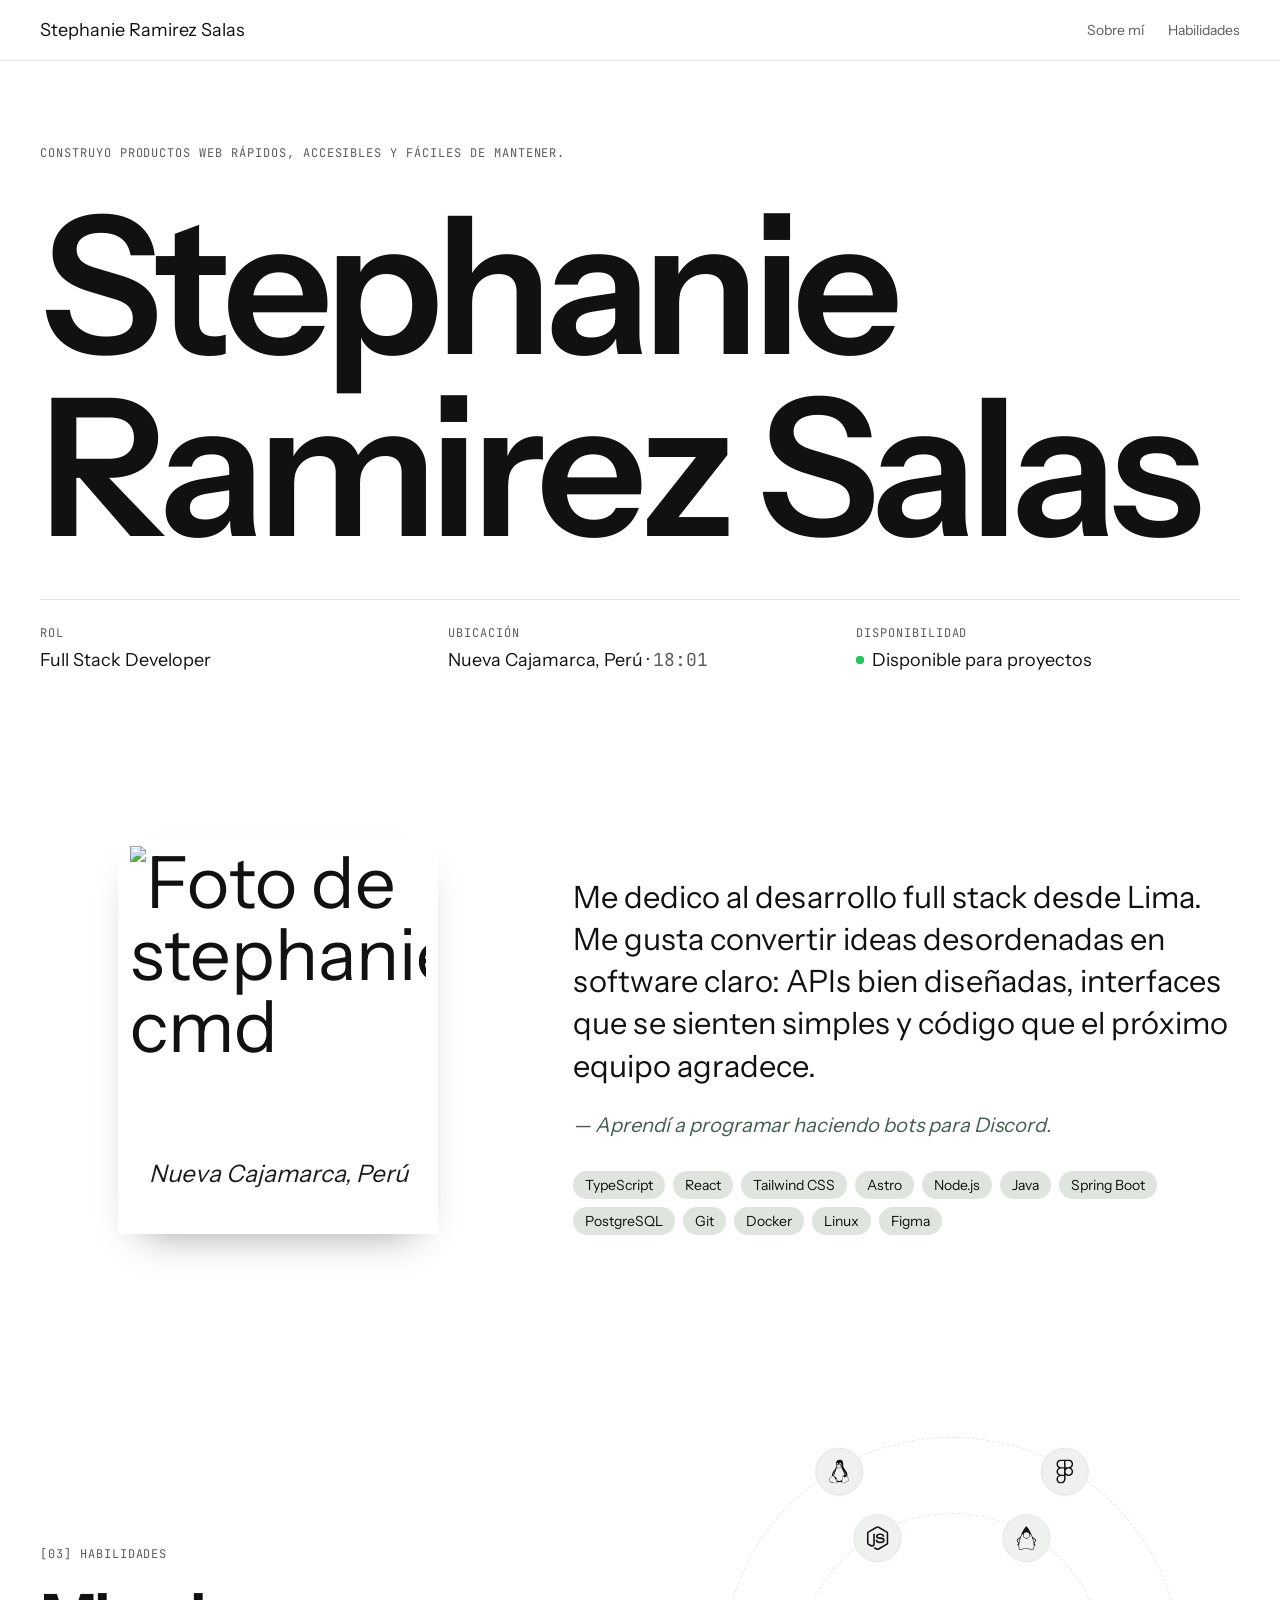
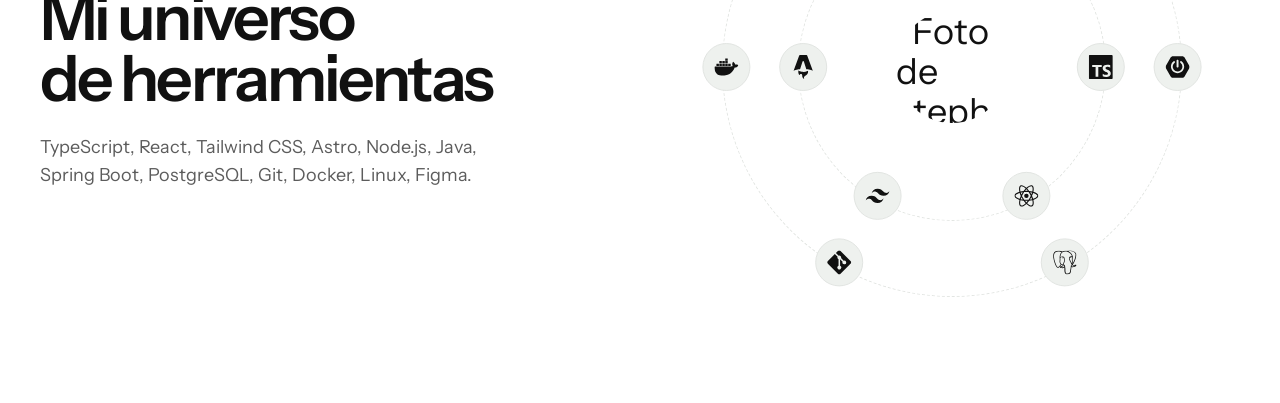
==== commit 4f575526: "Agrega sobre mí y habilidades" ====
--- a/index.html
+++ b/index.html
@@ -15,11 +15,13 @@
 <header class="nav-glass fixed inset-x-0 top-0 z-40 border-b border-line">
   <nav class="flex items-center justify-between gap-6 px-5 py-4 md:px-10" aria-label="Principal">
     <a href="#hero" class="font-display text-lg">Stephanie Ramirez Salas</a>
-    <ul class="hidden gap-6 text-sm sm:flex"></ul>
+    <ul class="hidden gap-6 text-sm sm:flex"><li><a href="#about" class="text-muted hover:text-ink">Sobre mí</a></li><li><a href="#skills" class="text-muted hover:text-ink">Habilidades</a></li></ul>
   </nav>
 </header>
 <main id="main">
 <div data-include="sections/hero.html"><noscript><p class="px-5 py-4"><a class="underline" href="sections/hero.html">Hero</a></p></noscript></div>
+<div data-include="sections/about.html"><noscript><p class="px-5 py-4"><a class="underline" href="sections/about.html">Sobre mí</a></p></noscript></div>
+<div data-include="sections/skills.html"><noscript><p class="px-5 py-4"><a class="underline" href="sections/skills.html">Habilidades</a></p></noscript></div>
 </main>
 </body>
 </html>
--- a/assets/css/styles.css
+++ b/assets/css/styles.css
@@ -1,2 +1,2 @@
 /*! tailwindcss v4.3.3 | MIT License | https://tailwindcss.com */
-@layer properties{@supports (((-webkit-hyphens:none)) and (not (margin-trim:inline))) or ((-moz-orient:inline) and (not (color:rgb(from red r g b)))){*,:before,:after,::backdrop{--tw-border-style:solid}}}@layer theme{:root,:host{--font-sans:-apple-system, BlinkMacSystemFont, "Segoe UI", Roboto, "Helvetica Neue", "Noto Sans", Arial, sans-serif, "Apple Color Emoji", "Segoe UI Emoji", "Segoe UI Symbol", "Noto Color Emoji";--spacing:.25rem;--text-sm:.875rem;--text-sm--line-height:calc(1.25 / .875);--text-lg:1.125rem;--text-lg--line-height:calc(1.75 / 1.125);--default-font-family:var(--font-sans);--default-mono-font-family:var(--ff-mono)}}@layer base{*,:after,:before,::backdrop,::file-selector-button{box-sizing:border-box;border:0 solid;margin:0;padding:0}html,:host{-webkit-text-size-adjust:100%;tab-size:4;line-height:1.5;font-family:var(--default-font-family,-apple-system, BlinkMacSystemFont, "Segoe UI", Roboto, "Helvetica Neue", "Noto Sans", Arial, sans-serif, "Apple Color Emoji", "Segoe UI Emoji", "Segoe UI Symbol", "Noto Color Emoji");font-feature-settings:var(--default-font-feature-settings,normal);font-variation-settings:var(--default-font-variation-settings,normal);-webkit-tap-highlight-color:transparent}hr{height:0;color:inherit;border-top-width:1px}abbr:where([title]){text-decoration:underline dotted}h1,h2,h3,h4,h5,h6{font-size:inherit;font-weight:inherit}a{color:inherit;-webkit-text-decoration:inherit;text-decoration:inherit}b,strong{font-weight:bolder}code,kbd,samp,pre{font-family:var(--default-mono-font-family,ui-monospace, SFMono-Regular, Menlo, Monaco, Consolas, "Liberation Mono", "Courier New", monospace);font-feature-settings:var(--default-mono-font-feature-settings,normal);font-variation-settings:var(--default-mono-font-variation-settings,normal);font-size:1em}small{font-size:80%}sub,sup{vertical-align:baseline;font-size:75%;line-height:0;position:relative}sub{bottom:-.25em}sup{top:-.5em}table{text-indent:0;border-color:inherit;border-collapse:collapse}:-moz-focusring:where(:not(iframe)){outline:auto}progress{vertical-align:baseline}summary{display:list-item}ol,ul,menu{list-style:none}img,svg,video,canvas,audio,iframe,embed,object{vertical-align:middle;display:block}img,video{max-width:100%;height:auto}button,input,select,optgroup,textarea,::file-selector-button{font:inherit;font-feature-settings:inherit;font-variation-settings:inherit;letter-spacing:inherit;color:inherit;opacity:1;background-color:#0000;border-radius:0}:where(select:is([multiple],[size])) optgroup{font-weight:bolder}:where(select:is([multiple],[size])) optgroup option{padding-inline-start:20px}::file-selector-button{margin-inline-end:4px}::placeholder{opacity:1}@supports (not ((-webkit-appearance:-apple-pay-button))) or (contain-intrinsic-size:1px){::placeholder{color:currentColor;@supports (color:color-mix(in lab, red, red)){color:color-mix(in oklab, currentcolor 50%, transparent)}}}textarea{resize:vertical}::-webkit-search-decoration{-webkit-appearance:none}::-webkit-date-and-time-value{min-height:1lh;text-align:inherit}::-webkit-datetime-edit{display:inline-flex}::-webkit-datetime-edit-fields-wrapper{padding:0}::-webkit-datetime-edit,::-webkit-datetime-edit-year-field,::-webkit-datetime-edit-month-field,::-webkit-datetime-edit-day-field,::-webkit-datetime-edit-hour-field,::-webkit-datetime-edit-minute-field,::-webkit-datetime-edit-second-field,::-webkit-datetime-edit-millisecond-field,::-webkit-datetime-edit-meridiem-field{padding-block:0}::-webkit-calendar-picker-indicator{line-height:1}:-moz-ui-invalid{box-shadow:none}button,input:where([type=button],[type=reset],[type=submit]),::file-selector-button{appearance:button}::-webkit-inner-spin-button,::-webkit-outer-spin-button{height:auto}[hidden]:where(:not([hidden=until-found])){display:none!important}html{scroll-behavior:smooth}body{font-family:var(--ff-body);background:var(--bg);color:var(--ink)}::selection{background:var(--accent);color:var(--on-accent)}:focus-visible{outline:2px solid var(--accent);outline-offset:3px}}@layer components{.display{font-family:var(--ff-display);font-weight:var(--display-weight);letter-spacing:var(--display-tracking);text-transform:var(--display-case);line-height:var(--display-leading,.95);text-wrap:balance}.eyebrow{font-family:var(--ff-mono);letter-spacing:.08em;text-transform:uppercase;color:var(--muted);font-size:.75rem}.grain:before{content:"";pointer-events:none;z-index:50;opacity:calc(var(--grain,0) * .07);will-change:transform;contain:strict;background-image:url([data-uri]);background-size:96px 96px;position:fixed;inset:0}.nav-glass{background:var(--bg);@supports (color:color-mix(in lab, red, red)){background:color-mix(in oklab, var(--bg) 72%, transparent)}backdrop-filter:blur(14px)saturate(1.4)}.pulse-dot{background:#22c55e;border-radius:999px;width:.5rem;height:.5rem;display:inline-block;position:relative}.pulse-dot:after{content:"";border-radius:inherit;background:inherit;animation:1.8s cubic-bezier(0,0,.2,1) infinite gt-ping;position:absolute;inset:0}.marquee{overflow:hidden;mask-image:linear-gradient(90deg,#0000,#000 8% 92%,#0000)}.marquee-track{width:max-content;animation:gt-marquee var(--speed,40s) linear infinite;display:flex}.marquee-track.reverse{animation-direction:reverse}.marquee:hover .marquee-track{animation-play-state:paused}.rotator{vertical-align:bottom;display:inline-grid;overflow:hidden}.rotator>span{animation:7.5s infinite gt-rot3;animation-delay:calc(var(--i) * 2.5s);opacity:0;grid-area:1/1}.roll{height:1.25em;line-height:1.25em;display:inline-flex;overflow:hidden}.roll>span{flex-direction:column;transition:transform .35s cubic-bezier(.2,.8,.2,1);display:flex}.roll:hover>span,.roll:focus-visible>span{transform:translateY(-50%)}.stack>*{top:calc(5rem + var(--i,0) * 1.5rem);position:sticky}.btn{border-radius:999px;align-items:center;gap:.5rem;padding:.7rem 1.25rem;font-weight:500;transition:transform .2s,background-color .2s,color .2s;display:inline-flex}.btn:hover{transform:translateY(-1px)}.btn-primary{background:var(--ink);color:var(--bg)}.btn-ghost{border:1px solid var(--line);color:var(--ink)}.btn-ghost:hover{border-color:var(--ink)}.chip{border:1px solid var(--line);border-radius:999px;align-items:center;padding:.25rem .75rem;font-size:.875rem;display:inline-flex}.card{background:var(--bg-2);border:1px solid var(--line);border-radius:var(--radius)}.pill-available{background:var(--accent-soft);color:var(--ink);border-radius:999px;align-items:center;gap:.5rem;padding:.35rem .85rem;font-size:.875rem;display:inline-flex}.dots-bg{background-image:radial-gradient(var(--line) 1px, transparent 1px);background-size:22px 22px}.grid-bg{background-image:linear-gradient(var(--line) 1px, transparent 1px), linear-gradient(90deg, var(--line) 1px, transparent 1px);background-size:48px 48px}.polaroid{background:#fff;padding:.75rem .75rem 2.75rem;transform:rotate(-3deg);box-shadow:0 20px 40px -24px #00000073}.contrib{grid-template-rows:repeat(7,.7rem);grid-auto-columns:.7rem;grid-auto-flow:column;gap:3px;display:grid}.contrib>i{background:var(--accent);border-radius:2px;@supports (color:color-mix(in lab, red, red)){background:color-mix(in oklab, var(--accent) calc(var(--l,0) * 25%), var(--bg-2))}}.caret{vertical-align:text-bottom;background:var(--accent);width:.6ch;height:1.1em;display:inline-block}.autotabs-panels{gap:1.5rem;display:grid}.brand-hover{transition:color .25s}.brand-hover:hover,.group:hover .brand-hover{color:var(--brand,var(--accent))}.outline-text{color:#0000;-webkit-text-stroke:1.5px var(--ink)}.tabs>input{opacity:0;pointer-events:none;position:absolute}.tabs .tab-panel{display:none}.tabs .tab-label{cursor:pointer;color:var(--muted);border-color:#0000}.tabs>input:focus-visible+.tab-label{outline:2px solid var(--accent);outline-offset:3px}.tabs>input:first-of-type:checked~.tab-panels>.tab-panel:first-child,.tabs>input:nth-of-type(2):checked~.tab-panels>.tab-panel:nth-child(2),.tabs>input:nth-of-type(3):checked~.tab-panels>.tab-panel:nth-child(3),.tabs>input:nth-of-type(4):checked~.tab-panels>.tab-panel:nth-child(4),.tabs>input:nth-of-type(5):checked~.tab-panels>.tab-panel:nth-child(5),.tabs>input:nth-of-type(6):checked~.tab-panels>.tab-panel:nth-child(6){display:block}.tabs>input:checked+.tab-label{color:var(--ink);border-color:var(--accent)}.masonry{columns:1;column-gap:1rem}.masonry>*{break-inside:avoid;margin-bottom:1rem}@media (width>=40rem){.masonry{columns:2}}@media (width>=64rem){.masonry{columns:3}}.snap-row{scroll-snap-type:x mandatory;scrollbar-width:thin;grid-auto-columns:min(85%,26rem);grid-auto-flow:column;gap:1rem;padding-bottom:1rem;display:grid;overflow-x:auto}.snap-row>*{scroll-snap-align:start}.peek{position:relative}.peek-img{pointer-events:none;opacity:0;z-index:10;width:16rem;transition:opacity .25s,transform .35s cubic-bezier(.2,.8,.2,1);position:absolute;top:50%;right:8%;transform:translateY(-50%)rotate(-4deg)scale(.9)}.peek:hover .peek-img,.peek:focus-within .peek-img{opacity:1;transform:translateY(-50%)rotate(-2deg)scale(1)}.browser{border:1px solid var(--line);border-radius:var(--radius);background:var(--bg);overflow:hidden}.browser-bar{border-bottom:1px solid var(--line);background:var(--bg-2);align-items:center;gap:.4rem;padding:.6rem .8rem;display:flex}.browser-bar>i{background:var(--line);border-radius:999px;width:.6rem;height:.6rem}.flip{perspective:1000px}.flip-inner{transform-style:preserve-3d;transition:transform .6s cubic-bezier(.2,.8,.2,1);display:grid}.flip-inner>*{backface-visibility:hidden;grid-area:1/1}.flip-back,.flip:hover .flip-inner,.flip:focus-within .flip-inner{transform:rotateY(180deg)}.sticky-note{color:#1c1917;background:#fde68a;transform:rotate(-2deg);box-shadow:0 18px 30px -18px #00000080}.word{white-space:nowrap;display:inline-block}.sr-only{clip:rect(0, 0, 0, 0);white-space:nowrap;border:0;width:1px;height:1px;margin:-1px;padding:0;position:absolute;overflow:hidden}}@layer utilities{.sr-only{clip-path:inset(50%);white-space:nowrap;border-width:0;width:1px;height:1px;margin:-1px;padding:0;position:absolute;overflow:hidden}.fixed{position:fixed}.inset-x-0{inset-inline:0}.top-0{top:0}.z-40{z-index:40}.mt-1{margin-top:var(--spacing)}.mt-8{margin-top:calc(var(--spacing) * 8)}.mt-10{margin-top:calc(var(--spacing) * 10)}.flex{display:flex}.grid{display:grid}.hidden{display:none}.items-center{align-items:center}.justify-between{justify-content:space-between}.gap-2{gap:calc(var(--spacing) * 2)}.gap-6{gap:calc(var(--spacing) * 6)}.border-t{border-top-style:var(--tw-border-style);border-top-width:1px}.border-b{border-bottom-style:var(--tw-border-style);border-bottom-width:1px}.border-line{border-color:var(--line)}.px-5{padding-inline:calc(var(--spacing) * 5)}.py-4{padding-block:calc(var(--spacing) * 4)}.pt-6{padding-top:calc(var(--spacing) * 6)}.pt-28{padding-top:calc(var(--spacing) * 28)}.pb-16{padding-bottom:calc(var(--spacing) * 16)}.font-display{font-family:var(--ff-display)}.font-mono{font-family:var(--ff-mono)}.text-lg{font-size:var(--text-lg);line-height:var(--tw-leading,var(--text-lg--line-height))}.text-sm{font-size:var(--text-sm);line-height:var(--tw-leading,var(--text-sm--line-height))}.text-\[calc\(clamp\(3\.5rem\,15vw\,14rem\)\*var\(--display-scale\)\)\]{font-size:calc(clamp(3.5rem, 15vw, 14rem) * var(--display-scale))}.text-muted{color:var(--muted)}.underline{text-decoration-line:underline}.antialiased{-webkit-font-smoothing:antialiased;-moz-osx-font-smoothing:grayscale}@media (width>=40rem){.sm\:flex{display:flex}.sm\:grid-cols-3{grid-template-columns:repeat(3,minmax(0,1fr))}}@media (width>=48rem){.md\:px-10{padding-inline:calc(var(--spacing) * 10)}.md\:pt-36{padding-top:calc(var(--spacing) * 36)}}}:root{--ease-out-gt:cubic-bezier(.2, .7, .2, 1)}@keyframes gt-ping{75%,to{opacity:0;transform:scale(2.4)}}@keyframes gt-marquee{to{transform:translate(-50%)}}@keyframes gt-rot3{0%{opacity:0;transform:translateY(100%)}4%,28%{opacity:1;transform:none}32%,to{opacity:0;transform:translateY(-100%)}}@keyframes gt-type{0%{width:0}}@keyframes gt-blink{50%{opacity:0}}@keyframes gt-bounce{50%{transform:translateY(6px)}}@keyframes gt-tab{0%{opacity:0}2%,31%{opacity:1}33.3%,to{opacity:0}}@keyframes gt-tabbar{0%{transform:scaleX(0)}33.3%{transform:scaleX(1)}33.31%,to{transform:scaleX(0)}}@keyframes gt-tablabel{0%,33.2%{color:var(--ink)}33.3%,to{color:var(--muted)}}@keyframes gt-spin{to{transform:rotate(360deg)}}@keyframes gt-spin-back{to{transform:rotate(-360deg)}}@media (prefers-reduced-motion:no-preference){.type{white-space:nowrap;vertical-align:bottom;width:calc(var(--n) * 1ch);animation:gt-type 1.2s steps(var(--n)) both;animation-delay:var(--d,0s);display:inline-block;overflow:hidden}.caret{animation:1s step-end infinite gt-blink}.bounce{animation:1.6s ease-in-out infinite gt-bounce}.autotabs-panels{gap:0}.autotabs-panels>*{opacity:0;animation:12s infinite gt-tab;animation-delay:calc(var(--i) * 4s);grid-area:1/1}.autotabs-bar{transform-origin:0;animation:12s linear infinite gt-tabbar;animation-delay:calc(var(--i) * 4s);transform:scaleX(0)}.autotabs-label{color:var(--muted);animation:12s infinite gt-tablabel;animation-delay:calc(var(--i) * 4s)}.orbit{animation:gt-spin var(--speed,40s) linear infinite}.spin{animation:24s linear infinite gt-spin}.orbit>*>*{animation:gt-spin-back var(--speed,40s) linear infinite}.io .reveal,.io .split>.w,.io .split .c{opacity:0;transition:opacity .7s var(--ease-out-gt), transform .7s var(--ease-out-gt);transition-delay:min(calc(var(--i,0) * 55ms), .9s);transform:translateY(28px)}.io .split>.w,.io .split .c{display:inline-block}.io .reveal.is-visible,.io .split.is-visible>.w,.io .split.is-visible .c{opacity:1;transform:none}.io .ink>.w{color:var(--line);transition:color .6s;transition-delay:min(calc(var(--i,0) * 45ms), 1.2s)}.io .ink.is-visible>.w{color:var(--ink)}.io .img-settle{transition:transform 1.2s var(--ease-out-gt);transform:scale(1.08)}.io .img-settle.is-visible{transform:none}.io .fill-bar{transform-origin:0;transition:transform 1s var(--ease-out-gt) .15s;transform:scaleX(0)}.io .fill-bar.is-visible{transform:none}.io-instant .reveal,.io-instant .split>.w,.io-instant .split .c,.io-instant .ink>.w,.io-instant .img-settle,.io-instant .fill-bar{transition:none!important}}@media (prefers-reduced-motion:reduce){.flip-inner{display:block;transform:none!important}.flip-inner>*{backface-visibility:visible}.flip-back{margin-top:.75rem;transform:none}.marquee-track{flex-wrap:wrap;width:auto;animation:none}.marquee-track [aria-hidden=true]{display:none}.rotator>span{opacity:0;animation:none}.rotator>span:first-child{opacity:1}.pulse-dot:after{animation:none}html{scroll-behavior:auto}}@property --tw-border-style{syntax:"*";inherits:false;initial-value:solid}
+@layer properties{@supports (((-webkit-hyphens:none)) and (not (margin-trim:inline))) or ((-moz-orient:inline) and (not (color:rgb(from red r g b)))){*,:before,:after,::backdrop{--tw-translate-x:0;--tw-translate-y:0;--tw-translate-z:0;--tw-border-style:solid;--tw-leading:initial}}}@layer theme{:root,:host{--font-sans:-apple-system, BlinkMacSystemFont, "Segoe UI", Roboto, "Helvetica Neue", "Noto Sans", Arial, sans-serif, "Apple Color Emoji", "Segoe UI Emoji", "Segoe UI Symbol", "Noto Color Emoji";--spacing:.25rem;--container-md:28rem;--text-sm:.875rem;--text-sm--line-height:calc(1.25 / .875);--text-lg:1.125rem;--text-lg--line-height:calc(1.75 / 1.125);--text-xl:1.25rem;--text-xl--line-height:calc(1.75 / 1.25);--text-2xl:1.5rem;--text-2xl--line-height:calc(2 / 1.5);--text-4xl:2.25rem;--text-4xl--line-height:calc(2.5 / 2.25);--text-7xl:4.5rem;--text-7xl--line-height:1;--leading-snug:1.375;--default-font-family:var(--font-sans);--default-mono-font-family:var(--ff-mono)}}@layer base{*,:after,:before,::backdrop,::file-selector-button{box-sizing:border-box;border:0 solid;margin:0;padding:0}html,:host{-webkit-text-size-adjust:100%;tab-size:4;line-height:1.5;font-family:var(--default-font-family,-apple-system, BlinkMacSystemFont, "Segoe UI", Roboto, "Helvetica Neue", "Noto Sans", Arial, sans-serif, "Apple Color Emoji", "Segoe UI Emoji", "Segoe UI Symbol", "Noto Color Emoji");font-feature-settings:var(--default-font-feature-settings,normal);font-variation-settings:var(--default-font-variation-settings,normal);-webkit-tap-highlight-color:transparent}hr{height:0;color:inherit;border-top-width:1px}abbr:where([title]){text-decoration:underline dotted}h1,h2,h3,h4,h5,h6{font-size:inherit;font-weight:inherit}a{color:inherit;-webkit-text-decoration:inherit;text-decoration:inherit}b,strong{font-weight:bolder}code,kbd,samp,pre{font-family:var(--default-mono-font-family,ui-monospace, SFMono-Regular, Menlo, Monaco, Consolas, "Liberation Mono", "Courier New", monospace);font-feature-settings:var(--default-mono-font-feature-settings,normal);font-variation-settings:var(--default-mono-font-variation-settings,normal);font-size:1em}small{font-size:80%}sub,sup{vertical-align:baseline;font-size:75%;line-height:0;position:relative}sub{bottom:-.25em}sup{top:-.5em}table{text-indent:0;border-color:inherit;border-collapse:collapse}:-moz-focusring:where(:not(iframe)){outline:auto}progress{vertical-align:baseline}summary{display:list-item}ol,ul,menu{list-style:none}img,svg,video,canvas,audio,iframe,embed,object{vertical-align:middle;display:block}img,video{max-width:100%;height:auto}button,input,select,optgroup,textarea,::file-selector-button{font:inherit;font-feature-settings:inherit;font-variation-settings:inherit;letter-spacing:inherit;color:inherit;opacity:1;background-color:#0000;border-radius:0}:where(select:is([multiple],[size])) optgroup{font-weight:bolder}:where(select:is([multiple],[size])) optgroup option{padding-inline-start:20px}::file-selector-button{margin-inline-end:4px}::placeholder{opacity:1}@supports (not ((-webkit-appearance:-apple-pay-button))) or (contain-intrinsic-size:1px){::placeholder{color:currentColor;@supports (color:color-mix(in lab, red, red)){color:color-mix(in oklab, currentcolor 50%, transparent)}}}textarea{resize:vertical}::-webkit-search-decoration{-webkit-appearance:none}::-webkit-date-and-time-value{min-height:1lh;text-align:inherit}::-webkit-datetime-edit{display:inline-flex}::-webkit-datetime-edit-fields-wrapper{padding:0}::-webkit-datetime-edit,::-webkit-datetime-edit-year-field,::-webkit-datetime-edit-month-field,::-webkit-datetime-edit-day-field,::-webkit-datetime-edit-hour-field,::-webkit-datetime-edit-minute-field,::-webkit-datetime-edit-second-field,::-webkit-datetime-edit-millisecond-field,::-webkit-datetime-edit-meridiem-field{padding-block:0}::-webkit-calendar-picker-indicator{line-height:1}:-moz-ui-invalid{box-shadow:none}button,input:where([type=button],[type=reset],[type=submit]),::file-selector-button{appearance:button}::-webkit-inner-spin-button,::-webkit-outer-spin-button{height:auto}[hidden]:where(:not([hidden=until-found])){display:none!important}html{scroll-behavior:smooth}body{font-family:var(--ff-body);background:var(--bg);color:var(--ink)}::selection{background:var(--accent);color:var(--on-accent)}:focus-visible{outline:2px solid var(--accent);outline-offset:3px}}@layer components{.display{font-family:var(--ff-display);font-weight:var(--display-weight);letter-spacing:var(--display-tracking);text-transform:var(--display-case);line-height:var(--display-leading,.95);text-wrap:balance}.eyebrow{font-family:var(--ff-mono);letter-spacing:.08em;text-transform:uppercase;color:var(--muted);font-size:.75rem}.grain:before{content:"";pointer-events:none;z-index:50;opacity:calc(var(--grain,0) * .07);will-change:transform;contain:strict;background-image:url([data-uri]);background-size:96px 96px;position:fixed;inset:0}.nav-glass{background:var(--bg);@supports (color:color-mix(in lab, red, red)){background:color-mix(in oklab, var(--bg) 72%, transparent)}backdrop-filter:blur(14px)saturate(1.4)}.pulse-dot{background:#22c55e;border-radius:999px;width:.5rem;height:.5rem;display:inline-block;position:relative}.pulse-dot:after{content:"";border-radius:inherit;background:inherit;animation:1.8s cubic-bezier(0,0,.2,1) infinite gt-ping;position:absolute;inset:0}.marquee{overflow:hidden;mask-image:linear-gradient(90deg,#0000,#000 8% 92%,#0000)}.marquee-track{width:max-content;animation:gt-marquee var(--speed,40s) linear infinite;display:flex}.marquee-track.reverse{animation-direction:reverse}.marquee:hover .marquee-track{animation-play-state:paused}.rotator{vertical-align:bottom;display:inline-grid;overflow:hidden}.rotator>span{animation:7.5s infinite gt-rot3;animation-delay:calc(var(--i) * 2.5s);opacity:0;grid-area:1/1}.roll{height:1.25em;line-height:1.25em;display:inline-flex;overflow:hidden}.roll>span{flex-direction:column;transition:transform .35s cubic-bezier(.2,.8,.2,1);display:flex}.roll:hover>span,.roll:focus-visible>span{transform:translateY(-50%)}.stack>*{top:calc(5rem + var(--i,0) * 1.5rem);position:sticky}.btn{border-radius:999px;align-items:center;gap:.5rem;padding:.7rem 1.25rem;font-weight:500;transition:transform .2s,background-color .2s,color .2s;display:inline-flex}.btn:hover{transform:translateY(-1px)}.btn-primary{background:var(--ink);color:var(--bg)}.btn-ghost{border:1px solid var(--line);color:var(--ink)}.btn-ghost:hover{border-color:var(--ink)}.chip{border:1px solid var(--line);border-radius:999px;align-items:center;padding:.25rem .75rem;font-size:.875rem;display:inline-flex}.card{background:var(--bg-2);border:1px solid var(--line);border-radius:var(--radius)}.pill-available{background:var(--accent-soft);color:var(--ink);border-radius:999px;align-items:center;gap:.5rem;padding:.35rem .85rem;font-size:.875rem;display:inline-flex}.dots-bg{background-image:radial-gradient(var(--line) 1px, transparent 1px);background-size:22px 22px}.grid-bg{background-image:linear-gradient(var(--line) 1px, transparent 1px), linear-gradient(90deg, var(--line) 1px, transparent 1px);background-size:48px 48px}.polaroid{background:#fff;padding:.75rem .75rem 2.75rem;transform:rotate(-3deg);box-shadow:0 20px 40px -24px #00000073}.contrib{grid-template-rows:repeat(7,.7rem);grid-auto-columns:.7rem;grid-auto-flow:column;gap:3px;display:grid}.contrib>i{background:var(--accent);border-radius:2px;@supports (color:color-mix(in lab, red, red)){background:color-mix(in oklab, var(--accent) calc(var(--l,0) * 25%), var(--bg-2))}}.caret{vertical-align:text-bottom;background:var(--accent);width:.6ch;height:1.1em;display:inline-block}.autotabs-panels{gap:1.5rem;display:grid}.brand-hover{transition:color .25s}.brand-hover:hover,.group:hover .brand-hover{color:var(--brand,var(--accent))}.outline-text{color:#0000;-webkit-text-stroke:1.5px var(--ink)}.tabs>input{opacity:0;pointer-events:none;position:absolute}.tabs .tab-panel{display:none}.tabs .tab-label{cursor:pointer;color:var(--muted);border-color:#0000}.tabs>input:focus-visible+.tab-label{outline:2px solid var(--accent);outline-offset:3px}.tabs>input:first-of-type:checked~.tab-panels>.tab-panel:first-child,.tabs>input:nth-of-type(2):checked~.tab-panels>.tab-panel:nth-child(2),.tabs>input:nth-of-type(3):checked~.tab-panels>.tab-panel:nth-child(3),.tabs>input:nth-of-type(4):checked~.tab-panels>.tab-panel:nth-child(4),.tabs>input:nth-of-type(5):checked~.tab-panels>.tab-panel:nth-child(5),.tabs>input:nth-of-type(6):checked~.tab-panels>.tab-panel:nth-child(6){display:block}.tabs>input:checked+.tab-label{color:var(--ink);border-color:var(--accent)}.masonry{columns:1;column-gap:1rem}.masonry>*{break-inside:avoid;margin-bottom:1rem}@media (width>=40rem){.masonry{columns:2}}@media (width>=64rem){.masonry{columns:3}}.snap-row{scroll-snap-type:x mandatory;scrollbar-width:thin;grid-auto-columns:min(85%,26rem);grid-auto-flow:column;gap:1rem;padding-bottom:1rem;display:grid;overflow-x:auto}.snap-row>*{scroll-snap-align:start}.peek{position:relative}.peek-img{pointer-events:none;opacity:0;z-index:10;width:16rem;transition:opacity .25s,transform .35s cubic-bezier(.2,.8,.2,1);position:absolute;top:50%;right:8%;transform:translateY(-50%)rotate(-4deg)scale(.9)}.peek:hover .peek-img,.peek:focus-within .peek-img{opacity:1;transform:translateY(-50%)rotate(-2deg)scale(1)}.browser{border:1px solid var(--line);border-radius:var(--radius);background:var(--bg);overflow:hidden}.browser-bar{border-bottom:1px solid var(--line);background:var(--bg-2);align-items:center;gap:.4rem;padding:.6rem .8rem;display:flex}.browser-bar>i{background:var(--line);border-radius:999px;width:.6rem;height:.6rem}.flip{perspective:1000px}.flip-inner{transform-style:preserve-3d;transition:transform .6s cubic-bezier(.2,.8,.2,1);display:grid}.flip-inner>*{backface-visibility:hidden;grid-area:1/1}.flip-back,.flip:hover .flip-inner,.flip:focus-within .flip-inner{transform:rotateY(180deg)}.sticky-note{color:#1c1917;background:#fde68a;transform:rotate(-2deg);box-shadow:0 18px 30px -18px #00000080}.word{white-space:nowrap;display:inline-block}.sr-only{clip:rect(0, 0, 0, 0);white-space:nowrap;border:0;width:1px;height:1px;margin:-1px;padding:0;position:absolute;overflow:hidden}}@layer utilities{.\[container-type\:inline-size\]{container-type:inline-size}.sr-only{clip-path:inset(50%);white-space:nowrap;border-width:0;width:1px;height:1px;margin:-1px;padding:0;position:absolute;overflow:hidden}.absolute{position:absolute}.fixed{position:fixed}.relative{position:relative}.inset-0{inset:0}.inset-\[2\%\]{inset:2%}.inset-\[18\%\]{inset:18%}.inset-x-0{inset-inline:0}.top-0{top:0}.top-1\/2{top:50%}.left-1\/2{left:50%}.z-40{z-index:40}.mx-auto{margin-inline:auto}.-mt-6{margin-top:calc(var(--spacing) * -6)}.mt-1{margin-top:var(--spacing)}.mt-4{margin-top:calc(var(--spacing) * 4)}.mt-6{margin-top:calc(var(--spacing) * 6)}.mt-8{margin-top:calc(var(--spacing) * 8)}.mt-10{margin-top:calc(var(--spacing) * 10)}.-ml-6{margin-left:calc(var(--spacing) * -6)}.flex{display:flex}.grid{display:grid}.hidden{display:none}.aspect-square{aspect-ratio:1}.h-6{height:calc(var(--spacing) * 6)}.h-12{height:calc(var(--spacing) * 12)}.h-28{height:calc(var(--spacing) * 28)}.h-full{height:100%}.w-6{width:calc(var(--spacing) * 6)}.w-12{width:calc(var(--spacing) * 12)}.w-28{width:calc(var(--spacing) * 28)}.w-64{width:calc(var(--spacing) * 64)}.w-full{width:100%}.max-w-\[30rem\]{max-width:30rem}.max-w-md{max-width:var(--container-md)}.-translate-x-1\/2{--tw-translate-x:calc(calc(1 / 2 * 100%) * -1);translate:var(--tw-translate-x) var(--tw-translate-y)}.-translate-y-1\/2{--tw-translate-y:calc(calc(1 / 2 * 100%) * -1);translate:var(--tw-translate-x) var(--tw-translate-y)}.flex-wrap{flex-wrap:wrap}.items-center{align-items:center}.justify-between{justify-content:space-between}.justify-center{justify-content:center}.gap-2{gap:calc(var(--spacing) * 2)}.gap-6{gap:calc(var(--spacing) * 6)}.gap-12{gap:calc(var(--spacing) * 12)}.gap-14{gap:calc(var(--spacing) * 14)}.overflow-hidden{overflow:hidden}.rounded-full{border-radius:3.40282e38px}.border{border-style:var(--tw-border-style);border-width:1px}.border-t{border-top-style:var(--tw-border-style);border-top-width:1px}.border-b{border-bottom-style:var(--tw-border-style);border-bottom-width:1px}.border-dashed{--tw-border-style:dashed;border-style:dashed}.border-line{border-color:var(--line)}.bg-accent-soft{background-color:var(--accent-soft)}.object-cover{object-fit:cover}.px-3{padding-inline:calc(var(--spacing) * 3)}.px-5{padding-inline:calc(var(--spacing) * 5)}.py-1{padding-block:var(--spacing)}.py-4{padding-block:calc(var(--spacing) * 4)}.py-24{padding-block:calc(var(--spacing) * 24)}.pt-6{padding-top:calc(var(--spacing) * 6)}.pt-28{padding-top:calc(var(--spacing) * 28)}.pb-16{padding-bottom:calc(var(--spacing) * 16)}.text-center{text-align:center}.font-display{font-family:var(--ff-display)}.font-mono{font-family:var(--ff-mono)}.text-2xl{font-size:var(--text-2xl);line-height:var(--tw-leading,var(--text-2xl--line-height))}.text-4xl{font-size:var(--text-4xl);line-height:var(--tw-leading,var(--text-4xl--line-height))}.text-7xl{font-size:var(--text-7xl);line-height:var(--tw-leading,var(--text-7xl--line-height))}.text-lg{font-size:var(--text-lg);line-height:var(--tw-leading,var(--text-lg--line-height))}.text-sm{font-size:var(--text-sm);line-height:var(--tw-leading,var(--text-sm--line-height))}.text-xl{font-size:var(--text-xl);line-height:var(--tw-leading,var(--text-xl--line-height))}.text-\[calc\(clamp\(2\.4rem\,5vw\,4\.5rem\)\*var\(--display-scale\)\)\]{font-size:calc(clamp(2.4rem, 5vw, 4.5rem) * var(--display-scale))}.text-\[calc\(clamp\(3\.5rem\,15vw\,14rem\)\*var\(--display-scale\)\)\]{font-size:calc(clamp(3.5rem, 15vw, 14rem) * var(--display-scale))}.text-\[clamp\(1\.3rem\,2\.4vw\,2rem\)\]{font-size:clamp(1.3rem,2.4vw,2rem)}.leading-snug{--tw-leading:var(--leading-snug);line-height:var(--leading-snug)}.text-\[\#1a1a1a\]{color:#1a1a1a}.text-accent{color:var(--accent)}.text-muted{color:var(--muted)}.italic{font-style:italic}.underline{text-decoration-line:underline}.antialiased{-webkit-font-smoothing:antialiased;-moz-osx-font-smoothing:grayscale}@media (hover:hover){.hover\:text-ink:hover{color:var(--ink)}}@media (width>=40rem){.sm\:flex{display:flex}.sm\:grid-cols-3{grid-template-columns:repeat(3,minmax(0,1fr))}}@media (width>=48rem){.md\:w-80{width:calc(var(--spacing) * 80)}.md\:px-10{padding-inline:calc(var(--spacing) * 10)}.md\:pt-36{padding-top:calc(var(--spacing) * 36)}}@media (width>=64rem){.lg\:grid-cols-2{grid-template-columns:repeat(2,minmax(0,1fr))}.lg\:grid-cols-\[1fr_1\.4fr\]{grid-template-columns:1fr 1.4fr}}}:root{--ease-out-gt:cubic-bezier(.2, .7, .2, 1)}@keyframes gt-ping{75%,to{opacity:0;transform:scale(2.4)}}@keyframes gt-marquee{to{transform:translate(-50%)}}@keyframes gt-rot3{0%{opacity:0;transform:translateY(100%)}4%,28%{opacity:1;transform:none}32%,to{opacity:0;transform:translateY(-100%)}}@keyframes gt-type{0%{width:0}}@keyframes gt-blink{50%{opacity:0}}@keyframes gt-bounce{50%{transform:translateY(6px)}}@keyframes gt-tab{0%{opacity:0}2%,31%{opacity:1}33.3%,to{opacity:0}}@keyframes gt-tabbar{0%{transform:scaleX(0)}33.3%{transform:scaleX(1)}33.31%,to{transform:scaleX(0)}}@keyframes gt-tablabel{0%,33.2%{color:var(--ink)}33.3%,to{color:var(--muted)}}@keyframes gt-spin{to{transform:rotate(360deg)}}@keyframes gt-spin-back{to{transform:rotate(-360deg)}}@media (prefers-reduced-motion:no-preference){.type{white-space:nowrap;vertical-align:bottom;width:calc(var(--n) * 1ch);animation:gt-type 1.2s steps(var(--n)) both;animation-delay:var(--d,0s);display:inline-block;overflow:hidden}.caret{animation:1s step-end infinite gt-blink}.bounce{animation:1.6s ease-in-out infinite gt-bounce}.autotabs-panels{gap:0}.autotabs-panels>*{opacity:0;animation:12s infinite gt-tab;animation-delay:calc(var(--i) * 4s);grid-area:1/1}.autotabs-bar{transform-origin:0;animation:12s linear infinite gt-tabbar;animation-delay:calc(var(--i) * 4s);transform:scaleX(0)}.autotabs-label{color:var(--muted);animation:12s infinite gt-tablabel;animation-delay:calc(var(--i) * 4s)}.orbit{animation:gt-spin var(--speed,40s) linear infinite}.spin{animation:24s linear infinite gt-spin}.orbit>*>*{animation:gt-spin-back var(--speed,40s) linear infinite}.io .reveal,.io .split>.w,.io .split .c{opacity:0;transition:opacity .7s var(--ease-out-gt), transform .7s var(--ease-out-gt);transition-delay:min(calc(var(--i,0) * 55ms), .9s);transform:translateY(28px)}.io .split>.w,.io .split .c{display:inline-block}.io .reveal.is-visible,.io .split.is-visible>.w,.io .split.is-visible .c{opacity:1;transform:none}.io .ink>.w{color:var(--line);transition:color .6s;transition-delay:min(calc(var(--i,0) * 45ms), 1.2s)}.io .ink.is-visible>.w{color:var(--ink)}.io .img-settle{transition:transform 1.2s var(--ease-out-gt);transform:scale(1.08)}.io .img-settle.is-visible{transform:none}.io .fill-bar{transform-origin:0;transition:transform 1s var(--ease-out-gt) .15s;transform:scaleX(0)}.io .fill-bar.is-visible{transform:none}.io-instant .reveal,.io-instant .split>.w,.io-instant .split .c,.io-instant .ink>.w,.io-instant .img-settle,.io-instant .fill-bar{transition:none!important}}@media (prefers-reduced-motion:reduce){.flip-inner{display:block;transform:none!important}.flip-inner>*{backface-visibility:visible}.flip-back{margin-top:.75rem;transform:none}.marquee-track{flex-wrap:wrap;width:auto;animation:none}.marquee-track [aria-hidden=true]{display:none}.rotator>span{opacity:0;animation:none}.rotator>span:first-child{opacity:1}.pulse-dot:after{animation:none}html{scroll-behavior:auto}}@property --tw-translate-x{syntax:"*";inherits:false;initial-value:0}@property --tw-translate-y{syntax:"*";inherits:false;initial-value:0}@property --tw-translate-z{syntax:"*";inherits:false;initial-value:0}@property --tw-border-style{syntax:"*";inherits:false;initial-value:solid}@property --tw-leading{syntax:"*";inherits:false}
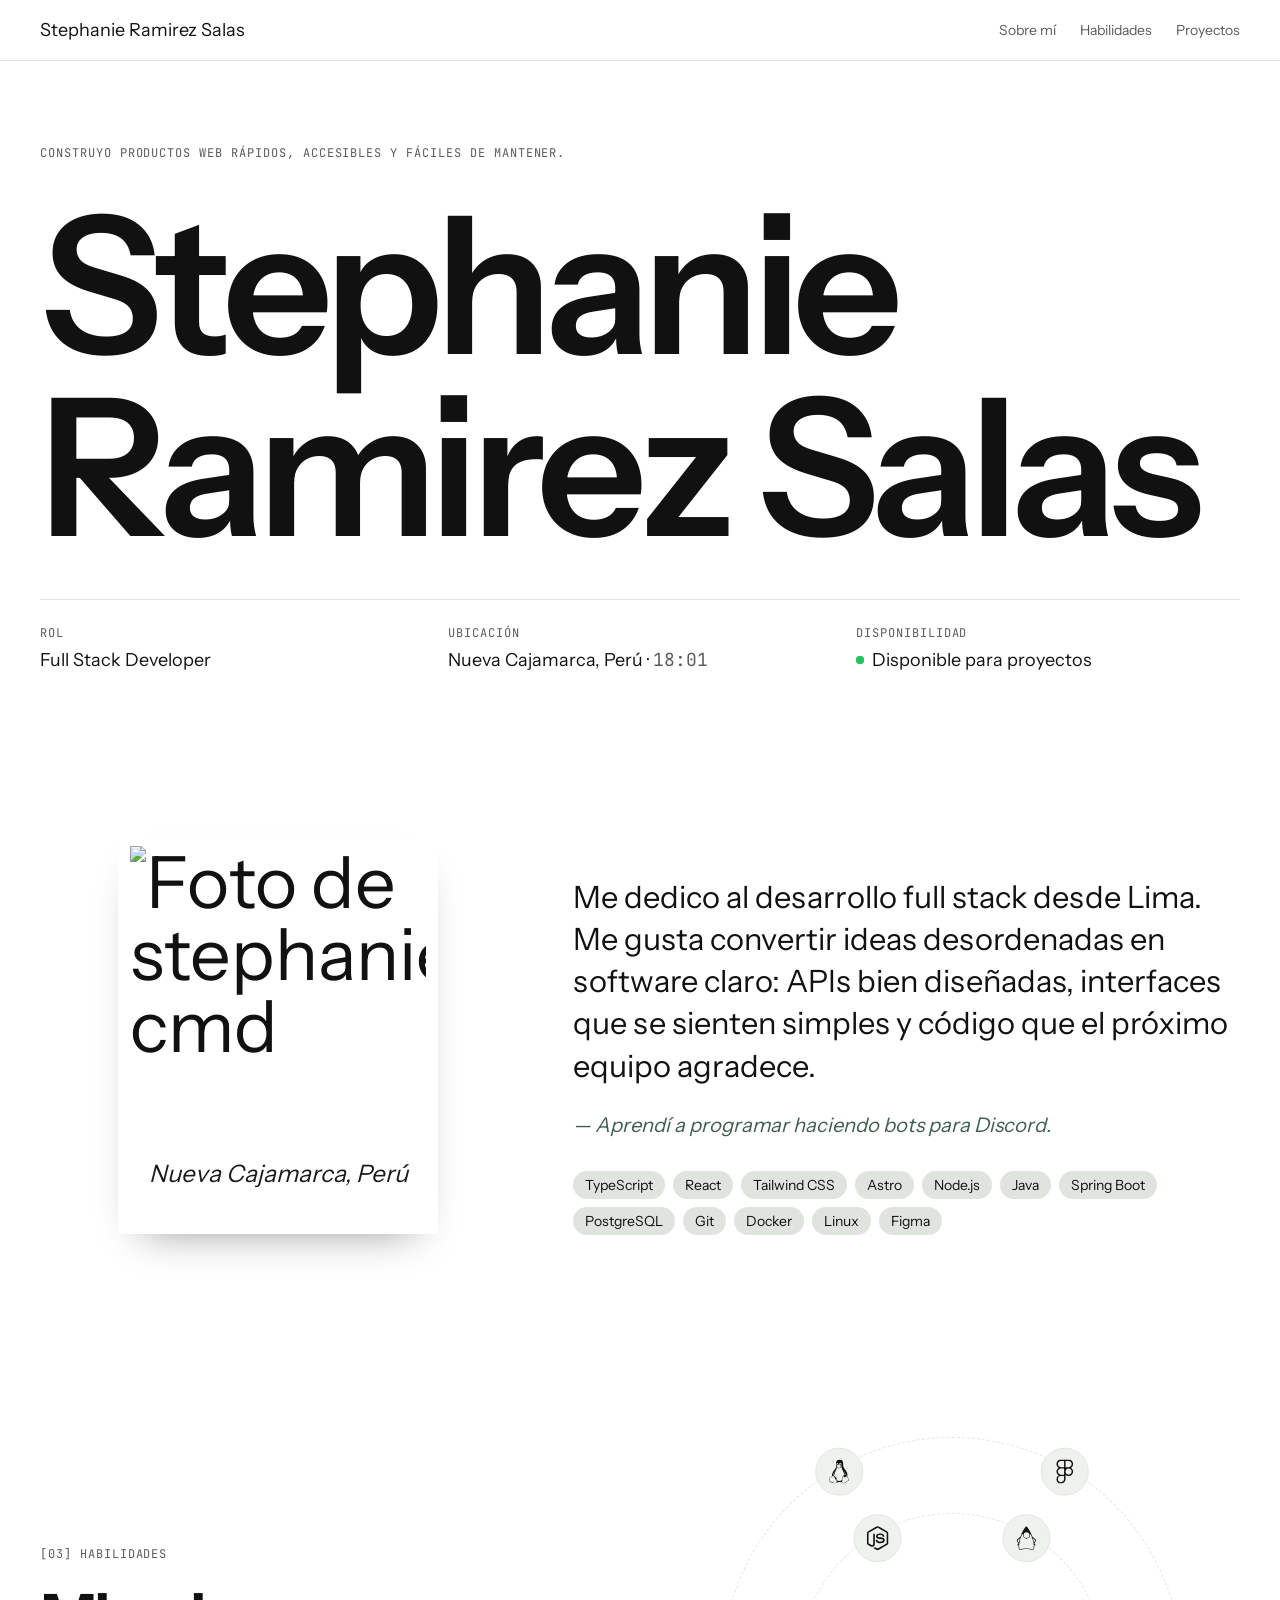
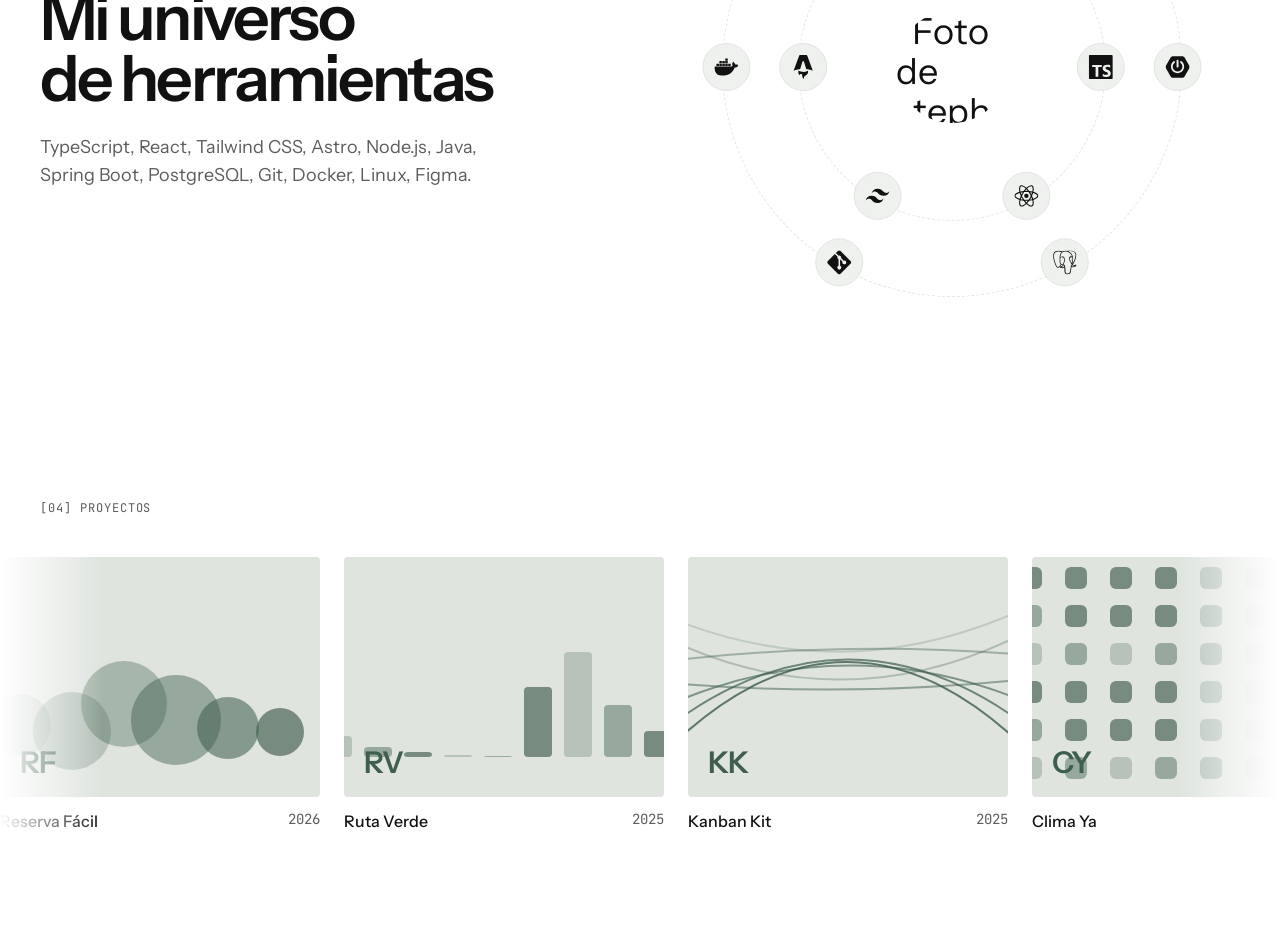
==== commit 4effb94a: "Agrega la sección de proyectos" ====
--- a/index.html
+++ b/index.html
@@ -15,13 +15,14 @@
 <header class="nav-glass fixed inset-x-0 top-0 z-40 border-b border-line">
   <nav class="flex items-center justify-between gap-6 px-5 py-4 md:px-10" aria-label="Principal">
     <a href="#hero" class="font-display text-lg">Stephanie Ramirez Salas</a>
-    <ul class="hidden gap-6 text-sm sm:flex"><li><a href="#about" class="text-muted hover:text-ink">Sobre mí</a></li><li><a href="#skills" class="text-muted hover:text-ink">Habilidades</a></li></ul>
+    <ul class="hidden gap-6 text-sm sm:flex"><li><a href="#about" class="text-muted hover:text-ink">Sobre mí</a></li><li><a href="#skills" class="text-muted hover:text-ink">Habilidades</a></li><li><a href="#projects" class="text-muted hover:text-ink">Proyectos</a></li></ul>
   </nav>
 </header>
 <main id="main">
 <div data-include="sections/hero.html"><noscript><p class="px-5 py-4"><a class="underline" href="sections/hero.html">Hero</a></p></noscript></div>
 <div data-include="sections/about.html"><noscript><p class="px-5 py-4"><a class="underline" href="sections/about.html">Sobre mí</a></p></noscript></div>
 <div data-include="sections/skills.html"><noscript><p class="px-5 py-4"><a class="underline" href="sections/skills.html">Habilidades</a></p></noscript></div>
+<div data-include="sections/projects.html"><noscript><p class="px-5 py-4"><a class="underline" href="sections/projects.html">Proyectos</a></p></noscript></div>
 </main>
 </body>
 </html>
--- a/assets/css/styles.css
+++ b/assets/css/styles.css
@@ -1,2 +1,2 @@
 /*! tailwindcss v4.3.3 | MIT License | https://tailwindcss.com */
-@layer properties{@supports (((-webkit-hyphens:none)) and (not (margin-trim:inline))) or ((-moz-orient:inline) and (not (color:rgb(from red r g b)))){*,:before,:after,::backdrop{--tw-translate-x:0;--tw-translate-y:0;--tw-translate-z:0;--tw-border-style:solid;--tw-leading:initial}}}@layer theme{:root,:host{--font-sans:-apple-system, BlinkMacSystemFont, "Segoe UI", Roboto, "Helvetica Neue", "Noto Sans", Arial, sans-serif, "Apple Color Emoji", "Segoe UI Emoji", "Segoe UI Symbol", "Noto Color Emoji";--spacing:.25rem;--container-md:28rem;--text-sm:.875rem;--text-sm--line-height:calc(1.25 / .875);--text-lg:1.125rem;--text-lg--line-height:calc(1.75 / 1.125);--text-xl:1.25rem;--text-xl--line-height:calc(1.75 / 1.25);--text-2xl:1.5rem;--text-2xl--line-height:calc(2 / 1.5);--text-4xl:2.25rem;--text-4xl--line-height:calc(2.5 / 2.25);--text-7xl:4.5rem;--text-7xl--line-height:1;--leading-snug:1.375;--default-font-family:var(--font-sans);--default-mono-font-family:var(--ff-mono)}}@layer base{*,:after,:before,::backdrop,::file-selector-button{box-sizing:border-box;border:0 solid;margin:0;padding:0}html,:host{-webkit-text-size-adjust:100%;tab-size:4;line-height:1.5;font-family:var(--default-font-family,-apple-system, BlinkMacSystemFont, "Segoe UI", Roboto, "Helvetica Neue", "Noto Sans", Arial, sans-serif, "Apple Color Emoji", "Segoe UI Emoji", "Segoe UI Symbol", "Noto Color Emoji");font-feature-settings:var(--default-font-feature-settings,normal);font-variation-settings:var(--default-font-variation-settings,normal);-webkit-tap-highlight-color:transparent}hr{height:0;color:inherit;border-top-width:1px}abbr:where([title]){text-decoration:underline dotted}h1,h2,h3,h4,h5,h6{font-size:inherit;font-weight:inherit}a{color:inherit;-webkit-text-decoration:inherit;text-decoration:inherit}b,strong{font-weight:bolder}code,kbd,samp,pre{font-family:var(--default-mono-font-family,ui-monospace, SFMono-Regular, Menlo, Monaco, Consolas, "Liberation Mono", "Courier New", monospace);font-feature-settings:var(--default-mono-font-feature-settings,normal);font-variation-settings:var(--default-mono-font-variation-settings,normal);font-size:1em}small{font-size:80%}sub,sup{vertical-align:baseline;font-size:75%;line-height:0;position:relative}sub{bottom:-.25em}sup{top:-.5em}table{text-indent:0;border-color:inherit;border-collapse:collapse}:-moz-focusring:where(:not(iframe)){outline:auto}progress{vertical-align:baseline}summary{display:list-item}ol,ul,menu{list-style:none}img,svg,video,canvas,audio,iframe,embed,object{vertical-align:middle;display:block}img,video{max-width:100%;height:auto}button,input,select,optgroup,textarea,::file-selector-button{font:inherit;font-feature-settings:inherit;font-variation-settings:inherit;letter-spacing:inherit;color:inherit;opacity:1;background-color:#0000;border-radius:0}:where(select:is([multiple],[size])) optgroup{font-weight:bolder}:where(select:is([multiple],[size])) optgroup option{padding-inline-start:20px}::file-selector-button{margin-inline-end:4px}::placeholder{opacity:1}@supports (not ((-webkit-appearance:-apple-pay-button))) or (contain-intrinsic-size:1px){::placeholder{color:currentColor;@supports (color:color-mix(in lab, red, red)){color:color-mix(in oklab, currentcolor 50%, transparent)}}}textarea{resize:vertical}::-webkit-search-decoration{-webkit-appearance:none}::-webkit-date-and-time-value{min-height:1lh;text-align:inherit}::-webkit-datetime-edit{display:inline-flex}::-webkit-datetime-edit-fields-wrapper{padding:0}::-webkit-datetime-edit,::-webkit-datetime-edit-year-field,::-webkit-datetime-edit-month-field,::-webkit-datetime-edit-day-field,::-webkit-datetime-edit-hour-field,::-webkit-datetime-edit-minute-field,::-webkit-datetime-edit-second-field,::-webkit-datetime-edit-millisecond-field,::-webkit-datetime-edit-meridiem-field{padding-block:0}::-webkit-calendar-picker-indicator{line-height:1}:-moz-ui-invalid{box-shadow:none}button,input:where([type=button],[type=reset],[type=submit]),::file-selector-button{appearance:button}::-webkit-inner-spin-button,::-webkit-outer-spin-button{height:auto}[hidden]:where(:not([hidden=until-found])){display:none!important}html{scroll-behavior:smooth}body{font-family:var(--ff-body);background:var(--bg);color:var(--ink)}::selection{background:var(--accent);color:var(--on-accent)}:focus-visible{outline:2px solid var(--accent);outline-offset:3px}}@layer components{.display{font-family:var(--ff-display);font-weight:var(--display-weight);letter-spacing:var(--display-tracking);text-transform:var(--display-case);line-height:var(--display-leading,.95);text-wrap:balance}.eyebrow{font-family:var(--ff-mono);letter-spacing:.08em;text-transform:uppercase;color:var(--muted);font-size:.75rem}.grain:before{content:"";pointer-events:none;z-index:50;opacity:calc(var(--grain,0) * .07);will-change:transform;contain:strict;background-image:url([data-uri]);background-size:96px 96px;position:fixed;inset:0}.nav-glass{background:var(--bg);@supports (color:color-mix(in lab, red, red)){background:color-mix(in oklab, var(--bg) 72%, transparent)}backdrop-filter:blur(14px)saturate(1.4)}.pulse-dot{background:#22c55e;border-radius:999px;width:.5rem;height:.5rem;display:inline-block;position:relative}.pulse-dot:after{content:"";border-radius:inherit;background:inherit;animation:1.8s cubic-bezier(0,0,.2,1) infinite gt-ping;position:absolute;inset:0}.marquee{overflow:hidden;mask-image:linear-gradient(90deg,#0000,#000 8% 92%,#0000)}.marquee-track{width:max-content;animation:gt-marquee var(--speed,40s) linear infinite;display:flex}.marquee-track.reverse{animation-direction:reverse}.marquee:hover .marquee-track{animation-play-state:paused}.rotator{vertical-align:bottom;display:inline-grid;overflow:hidden}.rotator>span{animation:7.5s infinite gt-rot3;animation-delay:calc(var(--i) * 2.5s);opacity:0;grid-area:1/1}.roll{height:1.25em;line-height:1.25em;display:inline-flex;overflow:hidden}.roll>span{flex-direction:column;transition:transform .35s cubic-bezier(.2,.8,.2,1);display:flex}.roll:hover>span,.roll:focus-visible>span{transform:translateY(-50%)}.stack>*{top:calc(5rem + var(--i,0) * 1.5rem);position:sticky}.btn{border-radius:999px;align-items:center;gap:.5rem;padding:.7rem 1.25rem;font-weight:500;transition:transform .2s,background-color .2s,color .2s;display:inline-flex}.btn:hover{transform:translateY(-1px)}.btn-primary{background:var(--ink);color:var(--bg)}.btn-ghost{border:1px solid var(--line);color:var(--ink)}.btn-ghost:hover{border-color:var(--ink)}.chip{border:1px solid var(--line);border-radius:999px;align-items:center;padding:.25rem .75rem;font-size:.875rem;display:inline-flex}.card{background:var(--bg-2);border:1px solid var(--line);border-radius:var(--radius)}.pill-available{background:var(--accent-soft);color:var(--ink);border-radius:999px;align-items:center;gap:.5rem;padding:.35rem .85rem;font-size:.875rem;display:inline-flex}.dots-bg{background-image:radial-gradient(var(--line) 1px, transparent 1px);background-size:22px 22px}.grid-bg{background-image:linear-gradient(var(--line) 1px, transparent 1px), linear-gradient(90deg, var(--line) 1px, transparent 1px);background-size:48px 48px}.polaroid{background:#fff;padding:.75rem .75rem 2.75rem;transform:rotate(-3deg);box-shadow:0 20px 40px -24px #00000073}.contrib{grid-template-rows:repeat(7,.7rem);grid-auto-columns:.7rem;grid-auto-flow:column;gap:3px;display:grid}.contrib>i{background:var(--accent);border-radius:2px;@supports (color:color-mix(in lab, red, red)){background:color-mix(in oklab, var(--accent) calc(var(--l,0) * 25%), var(--bg-2))}}.caret{vertical-align:text-bottom;background:var(--accent);width:.6ch;height:1.1em;display:inline-block}.autotabs-panels{gap:1.5rem;display:grid}.brand-hover{transition:color .25s}.brand-hover:hover,.group:hover .brand-hover{color:var(--brand,var(--accent))}.outline-text{color:#0000;-webkit-text-stroke:1.5px var(--ink)}.tabs>input{opacity:0;pointer-events:none;position:absolute}.tabs .tab-panel{display:none}.tabs .tab-label{cursor:pointer;color:var(--muted);border-color:#0000}.tabs>input:focus-visible+.tab-label{outline:2px solid var(--accent);outline-offset:3px}.tabs>input:first-of-type:checked~.tab-panels>.tab-panel:first-child,.tabs>input:nth-of-type(2):checked~.tab-panels>.tab-panel:nth-child(2),.tabs>input:nth-of-type(3):checked~.tab-panels>.tab-panel:nth-child(3),.tabs>input:nth-of-type(4):checked~.tab-panels>.tab-panel:nth-child(4),.tabs>input:nth-of-type(5):checked~.tab-panels>.tab-panel:nth-child(5),.tabs>input:nth-of-type(6):checked~.tab-panels>.tab-panel:nth-child(6){display:block}.tabs>input:checked+.tab-label{color:var(--ink);border-color:var(--accent)}.masonry{columns:1;column-gap:1rem}.masonry>*{break-inside:avoid;margin-bottom:1rem}@media (width>=40rem){.masonry{columns:2}}@media (width>=64rem){.masonry{columns:3}}.snap-row{scroll-snap-type:x mandatory;scrollbar-width:thin;grid-auto-columns:min(85%,26rem);grid-auto-flow:column;gap:1rem;padding-bottom:1rem;display:grid;overflow-x:auto}.snap-row>*{scroll-snap-align:start}.peek{position:relative}.peek-img{pointer-events:none;opacity:0;z-index:10;width:16rem;transition:opacity .25s,transform .35s cubic-bezier(.2,.8,.2,1);position:absolute;top:50%;right:8%;transform:translateY(-50%)rotate(-4deg)scale(.9)}.peek:hover .peek-img,.peek:focus-within .peek-img{opacity:1;transform:translateY(-50%)rotate(-2deg)scale(1)}.browser{border:1px solid var(--line);border-radius:var(--radius);background:var(--bg);overflow:hidden}.browser-bar{border-bottom:1px solid var(--line);background:var(--bg-2);align-items:center;gap:.4rem;padding:.6rem .8rem;display:flex}.browser-bar>i{background:var(--line);border-radius:999px;width:.6rem;height:.6rem}.flip{perspective:1000px}.flip-inner{transform-style:preserve-3d;transition:transform .6s cubic-bezier(.2,.8,.2,1);display:grid}.flip-inner>*{backface-visibility:hidden;grid-area:1/1}.flip-back,.flip:hover .flip-inner,.flip:focus-within .flip-inner{transform:rotateY(180deg)}.sticky-note{color:#1c1917;background:#fde68a;transform:rotate(-2deg);box-shadow:0 18px 30px -18px #00000080}.word{white-space:nowrap;display:inline-block}.sr-only{clip:rect(0, 0, 0, 0);white-space:nowrap;border:0;width:1px;height:1px;margin:-1px;padding:0;position:absolute;overflow:hidden}}@layer utilities{.\[container-type\:inline-size\]{container-type:inline-size}.sr-only{clip-path:inset(50%);white-space:nowrap;border-width:0;width:1px;height:1px;margin:-1px;padding:0;position:absolute;overflow:hidden}.absolute{position:absolute}.fixed{position:fixed}.relative{position:relative}.inset-0{inset:0}.inset-\[2\%\]{inset:2%}.inset-\[18\%\]{inset:18%}.inset-x-0{inset-inline:0}.top-0{top:0}.top-1\/2{top:50%}.left-1\/2{left:50%}.z-40{z-index:40}.mx-auto{margin-inline:auto}.-mt-6{margin-top:calc(var(--spacing) * -6)}.mt-1{margin-top:var(--spacing)}.mt-4{margin-top:calc(var(--spacing) * 4)}.mt-6{margin-top:calc(var(--spacing) * 6)}.mt-8{margin-top:calc(var(--spacing) * 8)}.mt-10{margin-top:calc(var(--spacing) * 10)}.-ml-6{margin-left:calc(var(--spacing) * -6)}.flex{display:flex}.grid{display:grid}.hidden{display:none}.aspect-square{aspect-ratio:1}.h-6{height:calc(var(--spacing) * 6)}.h-12{height:calc(var(--spacing) * 12)}.h-28{height:calc(var(--spacing) * 28)}.h-full{height:100%}.w-6{width:calc(var(--spacing) * 6)}.w-12{width:calc(var(--spacing) * 12)}.w-28{width:calc(var(--spacing) * 28)}.w-64{width:calc(var(--spacing) * 64)}.w-full{width:100%}.max-w-\[30rem\]{max-width:30rem}.max-w-md{max-width:var(--container-md)}.-translate-x-1\/2{--tw-translate-x:calc(calc(1 / 2 * 100%) * -1);translate:var(--tw-translate-x) var(--tw-translate-y)}.-translate-y-1\/2{--tw-translate-y:calc(calc(1 / 2 * 100%) * -1);translate:var(--tw-translate-x) var(--tw-translate-y)}.flex-wrap{flex-wrap:wrap}.items-center{align-items:center}.justify-between{justify-content:space-between}.justify-center{justify-content:center}.gap-2{gap:calc(var(--spacing) * 2)}.gap-6{gap:calc(var(--spacing) * 6)}.gap-12{gap:calc(var(--spacing) * 12)}.gap-14{gap:calc(var(--spacing) * 14)}.overflow-hidden{overflow:hidden}.rounded-full{border-radius:3.40282e38px}.border{border-style:var(--tw-border-style);border-width:1px}.border-t{border-top-style:var(--tw-border-style);border-top-width:1px}.border-b{border-bottom-style:var(--tw-border-style);border-bottom-width:1px}.border-dashed{--tw-border-style:dashed;border-style:dashed}.border-line{border-color:var(--line)}.bg-accent-soft{background-color:var(--accent-soft)}.object-cover{object-fit:cover}.px-3{padding-inline:calc(var(--spacing) * 3)}.px-5{padding-inline:calc(var(--spacing) * 5)}.py-1{padding-block:var(--spacing)}.py-4{padding-block:calc(var(--spacing) * 4)}.py-24{padding-block:calc(var(--spacing) * 24)}.pt-6{padding-top:calc(var(--spacing) * 6)}.pt-28{padding-top:calc(var(--spacing) * 28)}.pb-16{padding-bottom:calc(var(--spacing) * 16)}.text-center{text-align:center}.font-display{font-family:var(--ff-display)}.font-mono{font-family:var(--ff-mono)}.text-2xl{font-size:var(--text-2xl);line-height:var(--tw-leading,var(--text-2xl--line-height))}.text-4xl{font-size:var(--text-4xl);line-height:var(--tw-leading,var(--text-4xl--line-height))}.text-7xl{font-size:var(--text-7xl);line-height:var(--tw-leading,var(--text-7xl--line-height))}.text-lg{font-size:var(--text-lg);line-height:var(--tw-leading,var(--text-lg--line-height))}.text-sm{font-size:var(--text-sm);line-height:var(--tw-leading,var(--text-sm--line-height))}.text-xl{font-size:var(--text-xl);line-height:var(--tw-leading,var(--text-xl--line-height))}.text-\[calc\(clamp\(2\.4rem\,5vw\,4\.5rem\)\*var\(--display-scale\)\)\]{font-size:calc(clamp(2.4rem, 5vw, 4.5rem) * var(--display-scale))}.text-\[calc\(clamp\(3\.5rem\,15vw\,14rem\)\*var\(--display-scale\)\)\]{font-size:calc(clamp(3.5rem, 15vw, 14rem) * var(--display-scale))}.text-\[clamp\(1\.3rem\,2\.4vw\,2rem\)\]{font-size:clamp(1.3rem,2.4vw,2rem)}.leading-snug{--tw-leading:var(--leading-snug);line-height:var(--leading-snug)}.text-\[\#1a1a1a\]{color:#1a1a1a}.text-accent{color:var(--accent)}.text-muted{color:var(--muted)}.italic{font-style:italic}.underline{text-decoration-line:underline}.antialiased{-webkit-font-smoothing:antialiased;-moz-osx-font-smoothing:grayscale}@media (hover:hover){.hover\:text-ink:hover{color:var(--ink)}}@media (width>=40rem){.sm\:flex{display:flex}.sm\:grid-cols-3{grid-template-columns:repeat(3,minmax(0,1fr))}}@media (width>=48rem){.md\:w-80{width:calc(var(--spacing) * 80)}.md\:px-10{padding-inline:calc(var(--spacing) * 10)}.md\:pt-36{padding-top:calc(var(--spacing) * 36)}}@media (width>=64rem){.lg\:grid-cols-2{grid-template-columns:repeat(2,minmax(0,1fr))}.lg\:grid-cols-\[1fr_1\.4fr\]{grid-template-columns:1fr 1.4fr}}}:root{--ease-out-gt:cubic-bezier(.2, .7, .2, 1)}@keyframes gt-ping{75%,to{opacity:0;transform:scale(2.4)}}@keyframes gt-marquee{to{transform:translate(-50%)}}@keyframes gt-rot3{0%{opacity:0;transform:translateY(100%)}4%,28%{opacity:1;transform:none}32%,to{opacity:0;transform:translateY(-100%)}}@keyframes gt-type{0%{width:0}}@keyframes gt-blink{50%{opacity:0}}@keyframes gt-bounce{50%{transform:translateY(6px)}}@keyframes gt-tab{0%{opacity:0}2%,31%{opacity:1}33.3%,to{opacity:0}}@keyframes gt-tabbar{0%{transform:scaleX(0)}33.3%{transform:scaleX(1)}33.31%,to{transform:scaleX(0)}}@keyframes gt-tablabel{0%,33.2%{color:var(--ink)}33.3%,to{color:var(--muted)}}@keyframes gt-spin{to{transform:rotate(360deg)}}@keyframes gt-spin-back{to{transform:rotate(-360deg)}}@media (prefers-reduced-motion:no-preference){.type{white-space:nowrap;vertical-align:bottom;width:calc(var(--n) * 1ch);animation:gt-type 1.2s steps(var(--n)) both;animation-delay:var(--d,0s);display:inline-block;overflow:hidden}.caret{animation:1s step-end infinite gt-blink}.bounce{animation:1.6s ease-in-out infinite gt-bounce}.autotabs-panels{gap:0}.autotabs-panels>*{opacity:0;animation:12s infinite gt-tab;animation-delay:calc(var(--i) * 4s);grid-area:1/1}.autotabs-bar{transform-origin:0;animation:12s linear infinite gt-tabbar;animation-delay:calc(var(--i) * 4s);transform:scaleX(0)}.autotabs-label{color:var(--muted);animation:12s infinite gt-tablabel;animation-delay:calc(var(--i) * 4s)}.orbit{animation:gt-spin var(--speed,40s) linear infinite}.spin{animation:24s linear infinite gt-spin}.orbit>*>*{animation:gt-spin-back var(--speed,40s) linear infinite}.io .reveal,.io .split>.w,.io .split .c{opacity:0;transition:opacity .7s var(--ease-out-gt), transform .7s var(--ease-out-gt);transition-delay:min(calc(var(--i,0) * 55ms), .9s);transform:translateY(28px)}.io .split>.w,.io .split .c{display:inline-block}.io .reveal.is-visible,.io .split.is-visible>.w,.io .split.is-visible .c{opacity:1;transform:none}.io .ink>.w{color:var(--line);transition:color .6s;transition-delay:min(calc(var(--i,0) * 45ms), 1.2s)}.io .ink.is-visible>.w{color:var(--ink)}.io .img-settle{transition:transform 1.2s var(--ease-out-gt);transform:scale(1.08)}.io .img-settle.is-visible{transform:none}.io .fill-bar{transform-origin:0;transition:transform 1s var(--ease-out-gt) .15s;transform:scaleX(0)}.io .fill-bar.is-visible{transform:none}.io-instant .reveal,.io-instant .split>.w,.io-instant .split .c,.io-instant .ink>.w,.io-instant .img-settle,.io-instant .fill-bar{transition:none!important}}@media (prefers-reduced-motion:reduce){.flip-inner{display:block;transform:none!important}.flip-inner>*{backface-visibility:visible}.flip-back{margin-top:.75rem;transform:none}.marquee-track{flex-wrap:wrap;width:auto;animation:none}.marquee-track [aria-hidden=true]{display:none}.rotator>span{opacity:0;animation:none}.rotator>span:first-child{opacity:1}.pulse-dot:after{animation:none}html{scroll-behavior:auto}}@property --tw-translate-x{syntax:"*";inherits:false;initial-value:0}@property --tw-translate-y{syntax:"*";inherits:false;initial-value:0}@property --tw-translate-z{syntax:"*";inherits:false;initial-value:0}@property --tw-border-style{syntax:"*";inherits:false;initial-value:solid}@property --tw-leading{syntax:"*";inherits:false}
+@layer properties{@supports (((-webkit-hyphens:none)) and (not (margin-trim:inline))) or ((-moz-orient:inline) and (not (color:rgb(from red r g b)))){*,:before,:after,::backdrop{--tw-translate-x:0;--tw-translate-y:0;--tw-translate-z:0;--tw-border-style:solid;--tw-leading:initial;--tw-font-weight:initial;--tw-duration:initial}}}@layer theme{:root,:host{--font-sans:-apple-system, BlinkMacSystemFont, "Segoe UI", Roboto, "Helvetica Neue", "Noto Sans", Arial, sans-serif, "Apple Color Emoji", "Segoe UI Emoji", "Segoe UI Symbol", "Noto Color Emoji";--spacing:.25rem;--container-md:28rem;--text-sm:.875rem;--text-sm--line-height:calc(1.25 / .875);--text-lg:1.125rem;--text-lg--line-height:calc(1.75 / 1.125);--text-xl:1.25rem;--text-xl--line-height:calc(1.75 / 1.25);--text-2xl:1.5rem;--text-2xl--line-height:calc(2 / 1.5);--text-3xl:1.875rem;--text-3xl--line-height:calc(2.25 / 1.875);--text-4xl:2.25rem;--text-4xl--line-height:calc(2.5 / 2.25);--text-7xl:4.5rem;--text-7xl--line-height:1;--font-weight-medium:500;--leading-snug:1.375;--default-transition-duration:.15s;--default-transition-timing-function:cubic-bezier(.4, 0, .2, 1);--default-font-family:var(--font-sans);--default-mono-font-family:var(--ff-mono)}}@layer base{*,:after,:before,::backdrop,::file-selector-button{box-sizing:border-box;border:0 solid;margin:0;padding:0}html,:host{-webkit-text-size-adjust:100%;tab-size:4;line-height:1.5;font-family:var(--default-font-family,-apple-system, BlinkMacSystemFont, "Segoe UI", Roboto, "Helvetica Neue", "Noto Sans", Arial, sans-serif, "Apple Color Emoji", "Segoe UI Emoji", "Segoe UI Symbol", "Noto Color Emoji");font-feature-settings:var(--default-font-feature-settings,normal);font-variation-settings:var(--default-font-variation-settings,normal);-webkit-tap-highlight-color:transparent}hr{height:0;color:inherit;border-top-width:1px}abbr:where([title]){text-decoration:underline dotted}h1,h2,h3,h4,h5,h6{font-size:inherit;font-weight:inherit}a{color:inherit;-webkit-text-decoration:inherit;text-decoration:inherit}b,strong{font-weight:bolder}code,kbd,samp,pre{font-family:var(--default-mono-font-family,ui-monospace, SFMono-Regular, Menlo, Monaco, Consolas, "Liberation Mono", "Courier New", monospace);font-feature-settings:var(--default-mono-font-feature-settings,normal);font-variation-settings:var(--default-mono-font-variation-settings,normal);font-size:1em}small{font-size:80%}sub,sup{vertical-align:baseline;font-size:75%;line-height:0;position:relative}sub{bottom:-.25em}sup{top:-.5em}table{text-indent:0;border-color:inherit;border-collapse:collapse}:-moz-focusring:where(:not(iframe)){outline:auto}progress{vertical-align:baseline}summary{display:list-item}ol,ul,menu{list-style:none}img,svg,video,canvas,audio,iframe,embed,object{vertical-align:middle;display:block}img,video{max-width:100%;height:auto}button,input,select,optgroup,textarea,::file-selector-button{font:inherit;font-feature-settings:inherit;font-variation-settings:inherit;letter-spacing:inherit;color:inherit;opacity:1;background-color:#0000;border-radius:0}:where(select:is([multiple],[size])) optgroup{font-weight:bolder}:where(select:is([multiple],[size])) optgroup option{padding-inline-start:20px}::file-selector-button{margin-inline-end:4px}::placeholder{opacity:1}@supports (not ((-webkit-appearance:-apple-pay-button))) or (contain-intrinsic-size:1px){::placeholder{color:currentColor;@supports (color:color-mix(in lab, red, red)){color:color-mix(in oklab, currentcolor 50%, transparent)}}}textarea{resize:vertical}::-webkit-search-decoration{-webkit-appearance:none}::-webkit-date-and-time-value{min-height:1lh;text-align:inherit}::-webkit-datetime-edit{display:inline-flex}::-webkit-datetime-edit-fields-wrapper{padding:0}::-webkit-datetime-edit,::-webkit-datetime-edit-year-field,::-webkit-datetime-edit-month-field,::-webkit-datetime-edit-day-field,::-webkit-datetime-edit-hour-field,::-webkit-datetime-edit-minute-field,::-webkit-datetime-edit-second-field,::-webkit-datetime-edit-millisecond-field,::-webkit-datetime-edit-meridiem-field{padding-block:0}::-webkit-calendar-picker-indicator{line-height:1}:-moz-ui-invalid{box-shadow:none}button,input:where([type=button],[type=reset],[type=submit]),::file-selector-button{appearance:button}::-webkit-inner-spin-button,::-webkit-outer-spin-button{height:auto}[hidden]:where(:not([hidden=until-found])){display:none!important}html{scroll-behavior:smooth}body{font-family:var(--ff-body);background:var(--bg);color:var(--ink)}::selection{background:var(--accent);color:var(--on-accent)}:focus-visible{outline:2px solid var(--accent);outline-offset:3px}}@layer components{.display{font-family:var(--ff-display);font-weight:var(--display-weight);letter-spacing:var(--display-tracking);text-transform:var(--display-case);line-height:var(--display-leading,.95);text-wrap:balance}.eyebrow{font-family:var(--ff-mono);letter-spacing:.08em;text-transform:uppercase;color:var(--muted);font-size:.75rem}.grain:before{content:"";pointer-events:none;z-index:50;opacity:calc(var(--grain,0) * .07);will-change:transform;contain:strict;background-image:url([data-uri]);background-size:96px 96px;position:fixed;inset:0}.nav-glass{background:var(--bg);@supports (color:color-mix(in lab, red, red)){background:color-mix(in oklab, var(--bg) 72%, transparent)}backdrop-filter:blur(14px)saturate(1.4)}.pulse-dot{background:#22c55e;border-radius:999px;width:.5rem;height:.5rem;display:inline-block;position:relative}.pulse-dot:after{content:"";border-radius:inherit;background:inherit;animation:1.8s cubic-bezier(0,0,.2,1) infinite gt-ping;position:absolute;inset:0}.marquee{overflow:hidden;mask-image:linear-gradient(90deg,#0000,#000 8% 92%,#0000)}.marquee-track{width:max-content;animation:gt-marquee var(--speed,40s) linear infinite;display:flex}.marquee-track.reverse{animation-direction:reverse}.marquee:hover .marquee-track{animation-play-state:paused}.rotator{vertical-align:bottom;display:inline-grid;overflow:hidden}.rotator>span{animation:7.5s infinite gt-rot3;animation-delay:calc(var(--i) * 2.5s);opacity:0;grid-area:1/1}.roll{height:1.25em;line-height:1.25em;display:inline-flex;overflow:hidden}.roll>span{flex-direction:column;transition:transform .35s cubic-bezier(.2,.8,.2,1);display:flex}.roll:hover>span,.roll:focus-visible>span{transform:translateY(-50%)}.stack>*{top:calc(5rem + var(--i,0) * 1.5rem);position:sticky}.btn{border-radius:999px;align-items:center;gap:.5rem;padding:.7rem 1.25rem;font-weight:500;transition:transform .2s,background-color .2s,color .2s;display:inline-flex}.btn:hover{transform:translateY(-1px)}.btn-primary{background:var(--ink);color:var(--bg)}.btn-ghost{border:1px solid var(--line);color:var(--ink)}.btn-ghost:hover{border-color:var(--ink)}.chip{border:1px solid var(--line);border-radius:999px;align-items:center;padding:.25rem .75rem;font-size:.875rem;display:inline-flex}.card{background:var(--bg-2);border:1px solid var(--line);border-radius:var(--radius)}.pill-available{background:var(--accent-soft);color:var(--ink);border-radius:999px;align-items:center;gap:.5rem;padding:.35rem .85rem;font-size:.875rem;display:inline-flex}.dots-bg{background-image:radial-gradient(var(--line) 1px, transparent 1px);background-size:22px 22px}.grid-bg{background-image:linear-gradient(var(--line) 1px, transparent 1px), linear-gradient(90deg, var(--line) 1px, transparent 1px);background-size:48px 48px}.polaroid{background:#fff;padding:.75rem .75rem 2.75rem;transform:rotate(-3deg);box-shadow:0 20px 40px -24px #00000073}.contrib{grid-template-rows:repeat(7,.7rem);grid-auto-columns:.7rem;grid-auto-flow:column;gap:3px;display:grid}.contrib>i{background:var(--accent);border-radius:2px;@supports (color:color-mix(in lab, red, red)){background:color-mix(in oklab, var(--accent) calc(var(--l,0) * 25%), var(--bg-2))}}.caret{vertical-align:text-bottom;background:var(--accent);width:.6ch;height:1.1em;display:inline-block}.autotabs-panels{gap:1.5rem;display:grid}.brand-hover{transition:color .25s}.brand-hover:hover,.group:hover .brand-hover{color:var(--brand,var(--accent))}.outline-text{color:#0000;-webkit-text-stroke:1.5px var(--ink)}.tabs>input{opacity:0;pointer-events:none;position:absolute}.tabs .tab-panel{display:none}.tabs .tab-label{cursor:pointer;color:var(--muted);border-color:#0000}.tabs>input:focus-visible+.tab-label{outline:2px solid var(--accent);outline-offset:3px}.tabs>input:first-of-type:checked~.tab-panels>.tab-panel:first-child,.tabs>input:nth-of-type(2):checked~.tab-panels>.tab-panel:nth-child(2),.tabs>input:nth-of-type(3):checked~.tab-panels>.tab-panel:nth-child(3),.tabs>input:nth-of-type(4):checked~.tab-panels>.tab-panel:nth-child(4),.tabs>input:nth-of-type(5):checked~.tab-panels>.tab-panel:nth-child(5),.tabs>input:nth-of-type(6):checked~.tab-panels>.tab-panel:nth-child(6){display:block}.tabs>input:checked+.tab-label{color:var(--ink);border-color:var(--accent)}.masonry{columns:1;column-gap:1rem}.masonry>*{break-inside:avoid;margin-bottom:1rem}@media (width>=40rem){.masonry{columns:2}}@media (width>=64rem){.masonry{columns:3}}.snap-row{scroll-snap-type:x mandatory;scrollbar-width:thin;grid-auto-columns:min(85%,26rem);grid-auto-flow:column;gap:1rem;padding-bottom:1rem;display:grid;overflow-x:auto}.snap-row>*{scroll-snap-align:start}.peek{position:relative}.peek-img{pointer-events:none;opacity:0;z-index:10;width:16rem;transition:opacity .25s,transform .35s cubic-bezier(.2,.8,.2,1);position:absolute;top:50%;right:8%;transform:translateY(-50%)rotate(-4deg)scale(.9)}.peek:hover .peek-img,.peek:focus-within .peek-img{opacity:1;transform:translateY(-50%)rotate(-2deg)scale(1)}.browser{border:1px solid var(--line);border-radius:var(--radius);background:var(--bg);overflow:hidden}.browser-bar{border-bottom:1px solid var(--line);background:var(--bg-2);align-items:center;gap:.4rem;padding:.6rem .8rem;display:flex}.browser-bar>i{background:var(--line);border-radius:999px;width:.6rem;height:.6rem}.flip{perspective:1000px}.flip-inner{transform-style:preserve-3d;transition:transform .6s cubic-bezier(.2,.8,.2,1);display:grid}.flip-inner>*{backface-visibility:hidden;grid-area:1/1}.flip-back,.flip:hover .flip-inner,.flip:focus-within .flip-inner{transform:rotateY(180deg)}.sticky-note{color:#1c1917;background:#fde68a;transform:rotate(-2deg);box-shadow:0 18px 30px -18px #00000080}.word{white-space:nowrap;display:inline-block}.sr-only{clip:rect(0, 0, 0, 0);white-space:nowrap;border:0;width:1px;height:1px;margin:-1px;padding:0;position:absolute;overflow:hidden}}@layer utilities{.\[container-type\:inline-size\]{container-type:inline-size}.sr-only{clip-path:inset(50%);white-space:nowrap;border-width:0;width:1px;height:1px;margin:-1px;padding:0;position:absolute;overflow:hidden}.absolute{position:absolute}.fixed{position:fixed}.relative{position:relative}.inset-0{inset:0}.inset-\[2\%\]{inset:2%}.inset-\[18\%\]{inset:18%}.inset-x-0{inset-inline:0}.top-0{top:0}.top-1\/2{top:50%}.bottom-4{bottom:calc(var(--spacing) * 4)}.left-1\/2{left:50%}.left-5{left:calc(var(--spacing) * 5)}.z-40{z-index:40}.mx-auto{margin-inline:auto}.-mt-6{margin-top:calc(var(--spacing) * -6)}.mt-1{margin-top:var(--spacing)}.mt-3{margin-top:calc(var(--spacing) * 3)}.mt-4{margin-top:calc(var(--spacing) * 4)}.mt-6{margin-top:calc(var(--spacing) * 6)}.mt-8{margin-top:calc(var(--spacing) * 8)}.mt-10{margin-top:calc(var(--spacing) * 10)}.-ml-6{margin-left:calc(var(--spacing) * -6)}.block{display:block}.contents{display:contents}.flex{display:flex}.grid{display:grid}.hidden{display:none}.aspect-\[4\/3\]{aspect-ratio:4/3}.aspect-square{aspect-ratio:1}.h-6{height:calc(var(--spacing) * 6)}.h-12{height:calc(var(--spacing) * 12)}.h-28{height:calc(var(--spacing) * 28)}.h-full{height:100%}.w-6{width:calc(var(--spacing) * 6)}.w-12{width:calc(var(--spacing) * 12)}.w-28{width:calc(var(--spacing) * 28)}.w-64{width:calc(var(--spacing) * 64)}.w-80{width:calc(var(--spacing) * 80)}.w-full{width:100%}.max-w-\[30rem\]{max-width:30rem}.max-w-md{max-width:var(--container-md)}.shrink-0{flex-shrink:0}.-translate-x-1\/2{--tw-translate-x:calc(calc(1 / 2 * 100%) * -1);translate:var(--tw-translate-x) var(--tw-translate-y)}.-translate-y-1\/2{--tw-translate-y:calc(calc(1 / 2 * 100%) * -1);translate:var(--tw-translate-x) var(--tw-translate-y)}.flex-wrap{flex-wrap:wrap}.items-center{align-items:center}.justify-between{justify-content:space-between}.justify-center{justify-content:center}.gap-2{gap:calc(var(--spacing) * 2)}.gap-4{gap:calc(var(--spacing) * 4)}.gap-6{gap:calc(var(--spacing) * 6)}.gap-12{gap:calc(var(--spacing) * 12)}.gap-14{gap:calc(var(--spacing) * 14)}.overflow-hidden{overflow:hidden}.rounded-full{border-radius:3.40282e38px}.rounded-theme{border-radius:var(--radius)}.border{border-style:var(--tw-border-style);border-width:1px}.border-t{border-top-style:var(--tw-border-style);border-top-width:1px}.border-b{border-bottom-style:var(--tw-border-style);border-bottom-width:1px}.border-dashed{--tw-border-style:dashed;border-style:dashed}.border-line{border-color:var(--line)}.bg-accent-soft{background-color:var(--accent-soft)}.object-cover{object-fit:cover}.px-3{padding-inline:calc(var(--spacing) * 3)}.px-5{padding-inline:calc(var(--spacing) * 5)}.py-1{padding-block:var(--spacing)}.py-4{padding-block:calc(var(--spacing) * 4)}.py-24{padding-block:calc(var(--spacing) * 24)}.pt-6{padding-top:calc(var(--spacing) * 6)}.pt-28{padding-top:calc(var(--spacing) * 28)}.pr-6{padding-right:calc(var(--spacing) * 6)}.pb-16{padding-bottom:calc(var(--spacing) * 16)}.text-center{text-align:center}.font-display{font-family:var(--ff-display)}.font-mono{font-family:var(--ff-mono)}.text-2xl{font-size:var(--text-2xl);line-height:var(--tw-leading,var(--text-2xl--line-height))}.text-3xl{font-size:var(--text-3xl);line-height:var(--tw-leading,var(--text-3xl--line-height))}.text-4xl{font-size:var(--text-4xl);line-height:var(--tw-leading,var(--text-4xl--line-height))}.text-7xl{font-size:var(--text-7xl);line-height:var(--tw-leading,var(--text-7xl--line-height))}.text-lg{font-size:var(--text-lg);line-height:var(--tw-leading,var(--text-lg--line-height))}.text-sm{font-size:var(--text-sm);line-height:var(--tw-leading,var(--text-sm--line-height))}.text-xl{font-size:var(--text-xl);line-height:var(--tw-leading,var(--text-xl--line-height))}.text-\[calc\(clamp\(2\.4rem\,5vw\,4\.5rem\)\*var\(--display-scale\)\)\]{font-size:calc(clamp(2.4rem, 5vw, 4.5rem) * var(--display-scale))}.text-\[calc\(clamp\(3\.5rem\,15vw\,14rem\)\*var\(--display-scale\)\)\]{font-size:calc(clamp(3.5rem, 15vw, 14rem) * var(--display-scale))}.text-\[clamp\(1\.3rem\,2\.4vw\,2rem\)\]{font-size:clamp(1.3rem,2.4vw,2rem)}.leading-snug{--tw-leading:var(--leading-snug);line-height:var(--leading-snug)}.font-medium{--tw-font-weight:var(--font-weight-medium);font-weight:var(--font-weight-medium)}.text-\[\#1a1a1a\]{color:#1a1a1a}.text-accent{color:var(--accent)}.text-muted{color:var(--muted)}.italic{font-style:italic}.underline{text-decoration-line:underline}.antialiased{-webkit-font-smoothing:antialiased;-moz-osx-font-smoothing:grayscale}.transition-transform{transition-property:transform,translate,scale,rotate;transition-timing-function:var(--tw-ease,var(--default-transition-timing-function));transition-duration:var(--tw-duration,var(--default-transition-duration))}.duration-500{--tw-duration:.5s;transition-duration:.5s}@media (hover:hover){.group-hover\:scale-\[1\.04\]:is(:where(.group):hover *){scale:1.04}.hover\:text-ink:hover{color:var(--ink)}}@media (width>=40rem){.sm\:flex{display:flex}.sm\:grid-cols-3{grid-template-columns:repeat(3,minmax(0,1fr))}}@media (width>=48rem){.md\:w-80{width:calc(var(--spacing) * 80)}.md\:px-10{padding-inline:calc(var(--spacing) * 10)}.md\:pt-36{padding-top:calc(var(--spacing) * 36)}}@media (width>=64rem){.lg\:grid-cols-2{grid-template-columns:repeat(2,minmax(0,1fr))}.lg\:grid-cols-\[1fr_1\.4fr\]{grid-template-columns:1fr 1.4fr}}}:root{--ease-out-gt:cubic-bezier(.2, .7, .2, 1)}@keyframes gt-ping{75%,to{opacity:0;transform:scale(2.4)}}@keyframes gt-marquee{to{transform:translate(-50%)}}@keyframes gt-rot3{0%{opacity:0;transform:translateY(100%)}4%,28%{opacity:1;transform:none}32%,to{opacity:0;transform:translateY(-100%)}}@keyframes gt-type{0%{width:0}}@keyframes gt-blink{50%{opacity:0}}@keyframes gt-bounce{50%{transform:translateY(6px)}}@keyframes gt-tab{0%{opacity:0}2%,31%{opacity:1}33.3%,to{opacity:0}}@keyframes gt-tabbar{0%{transform:scaleX(0)}33.3%{transform:scaleX(1)}33.31%,to{transform:scaleX(0)}}@keyframes gt-tablabel{0%,33.2%{color:var(--ink)}33.3%,to{color:var(--muted)}}@keyframes gt-spin{to{transform:rotate(360deg)}}@keyframes gt-spin-back{to{transform:rotate(-360deg)}}@media (prefers-reduced-motion:no-preference){.type{white-space:nowrap;vertical-align:bottom;width:calc(var(--n) * 1ch);animation:gt-type 1.2s steps(var(--n)) both;animation-delay:var(--d,0s);display:inline-block;overflow:hidden}.caret{animation:1s step-end infinite gt-blink}.bounce{animation:1.6s ease-in-out infinite gt-bounce}.autotabs-panels{gap:0}.autotabs-panels>*{opacity:0;animation:12s infinite gt-tab;animation-delay:calc(var(--i) * 4s);grid-area:1/1}.autotabs-bar{transform-origin:0;animation:12s linear infinite gt-tabbar;animation-delay:calc(var(--i) * 4s);transform:scaleX(0)}.autotabs-label{color:var(--muted);animation:12s infinite gt-tablabel;animation-delay:calc(var(--i) * 4s)}.orbit{animation:gt-spin var(--speed,40s) linear infinite}.spin{animation:24s linear infinite gt-spin}.orbit>*>*{animation:gt-spin-back var(--speed,40s) linear infinite}.io .reveal,.io .split>.w,.io .split .c{opacity:0;transition:opacity .7s var(--ease-out-gt), transform .7s var(--ease-out-gt);transition-delay:min(calc(var(--i,0) * 55ms), .9s);transform:translateY(28px)}.io .split>.w,.io .split .c{display:inline-block}.io .reveal.is-visible,.io .split.is-visible>.w,.io .split.is-visible .c{opacity:1;transform:none}.io .ink>.w{color:var(--line);transition:color .6s;transition-delay:min(calc(var(--i,0) * 45ms), 1.2s)}.io .ink.is-visible>.w{color:var(--ink)}.io .img-settle{transition:transform 1.2s var(--ease-out-gt);transform:scale(1.08)}.io .img-settle.is-visible{transform:none}.io .fill-bar{transform-origin:0;transition:transform 1s var(--ease-out-gt) .15s;transform:scaleX(0)}.io .fill-bar.is-visible{transform:none}.io-instant .reveal,.io-instant .split>.w,.io-instant .split .c,.io-instant .ink>.w,.io-instant .img-settle,.io-instant .fill-bar{transition:none!important}}@media (prefers-reduced-motion:reduce){.flip-inner{display:block;transform:none!important}.flip-inner>*{backface-visibility:visible}.flip-back{margin-top:.75rem;transform:none}.marquee-track{flex-wrap:wrap;width:auto;animation:none}.marquee-track [aria-hidden=true]{display:none}.rotator>span{opacity:0;animation:none}.rotator>span:first-child{opacity:1}.pulse-dot:after{animation:none}html{scroll-behavior:auto}}@property --tw-translate-x{syntax:"*";inherits:false;initial-value:0}@property --tw-translate-y{syntax:"*";inherits:false;initial-value:0}@property --tw-translate-z{syntax:"*";inherits:false;initial-value:0}@property --tw-border-style{syntax:"*";inherits:false;initial-value:solid}@property --tw-leading{syntax:"*";inherits:false}@property --tw-font-weight{syntax:"*";inherits:false}@property --tw-duration{syntax:"*";inherits:false}
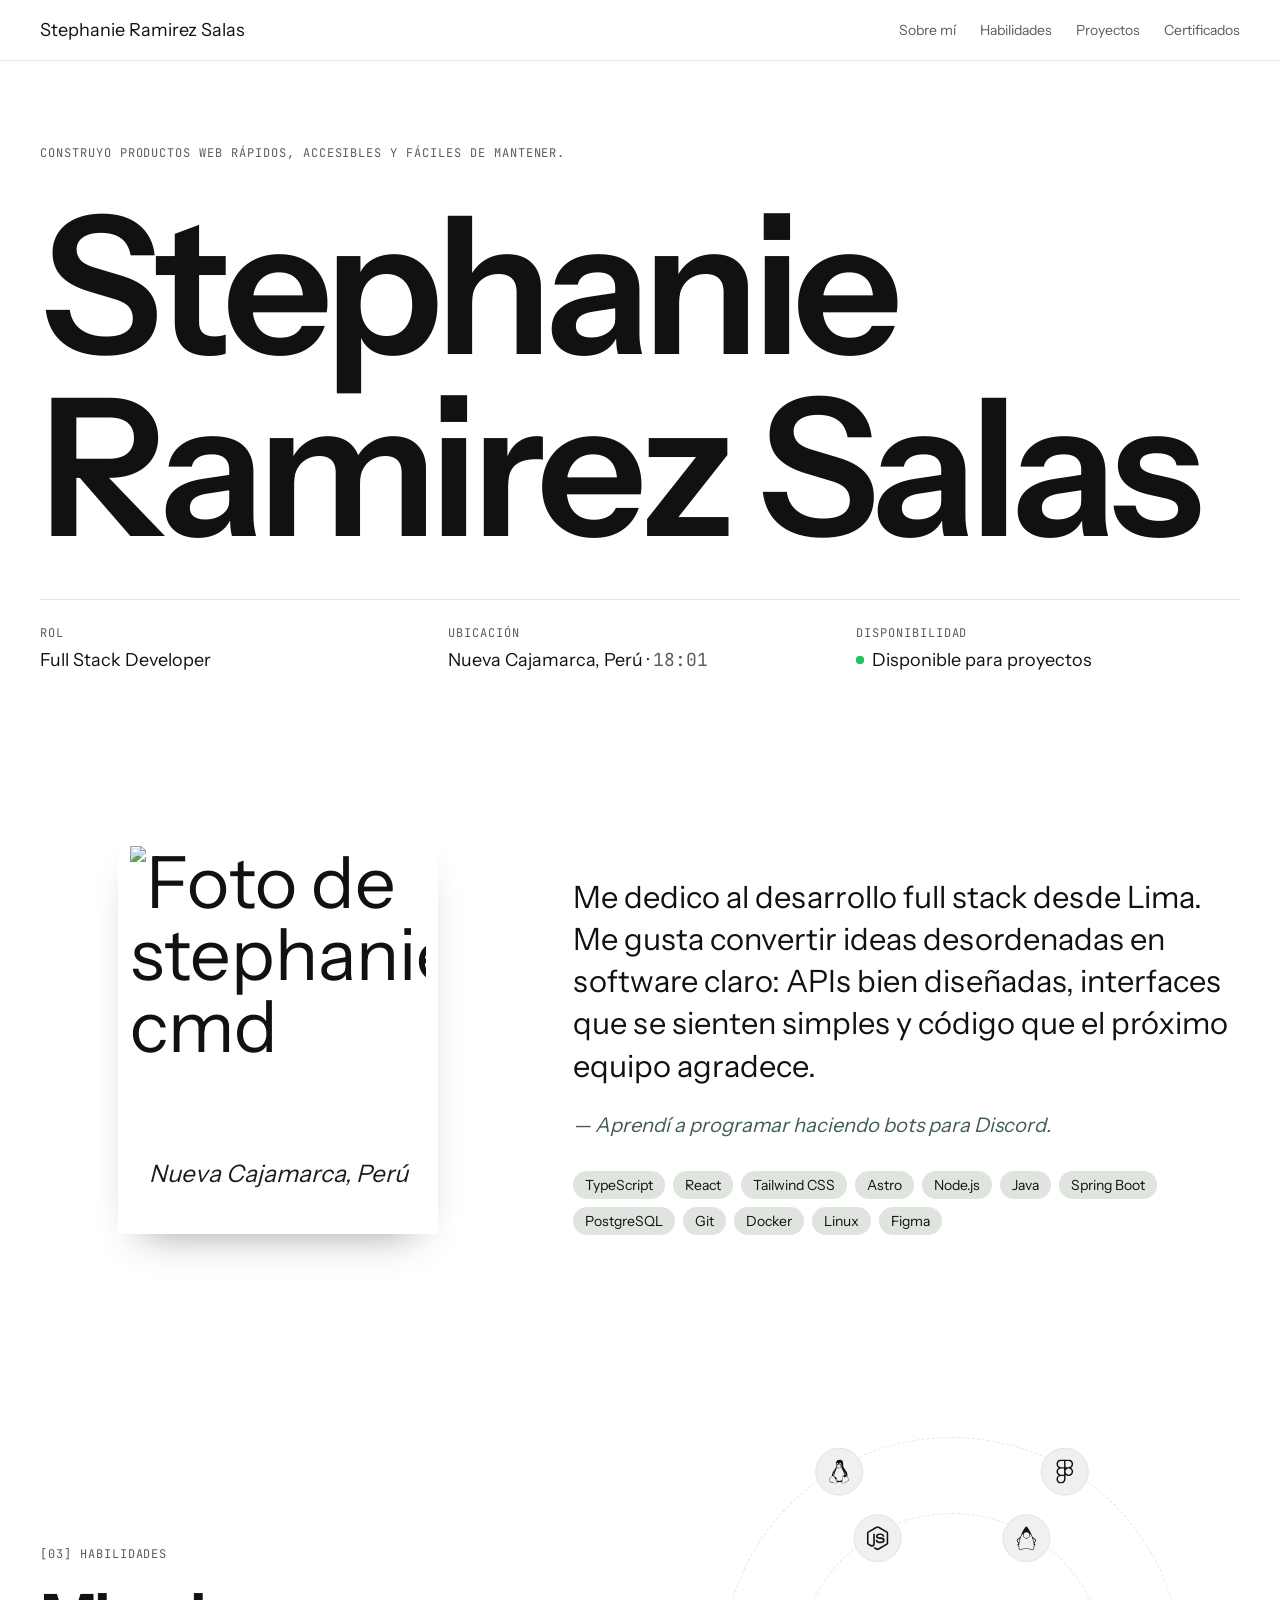
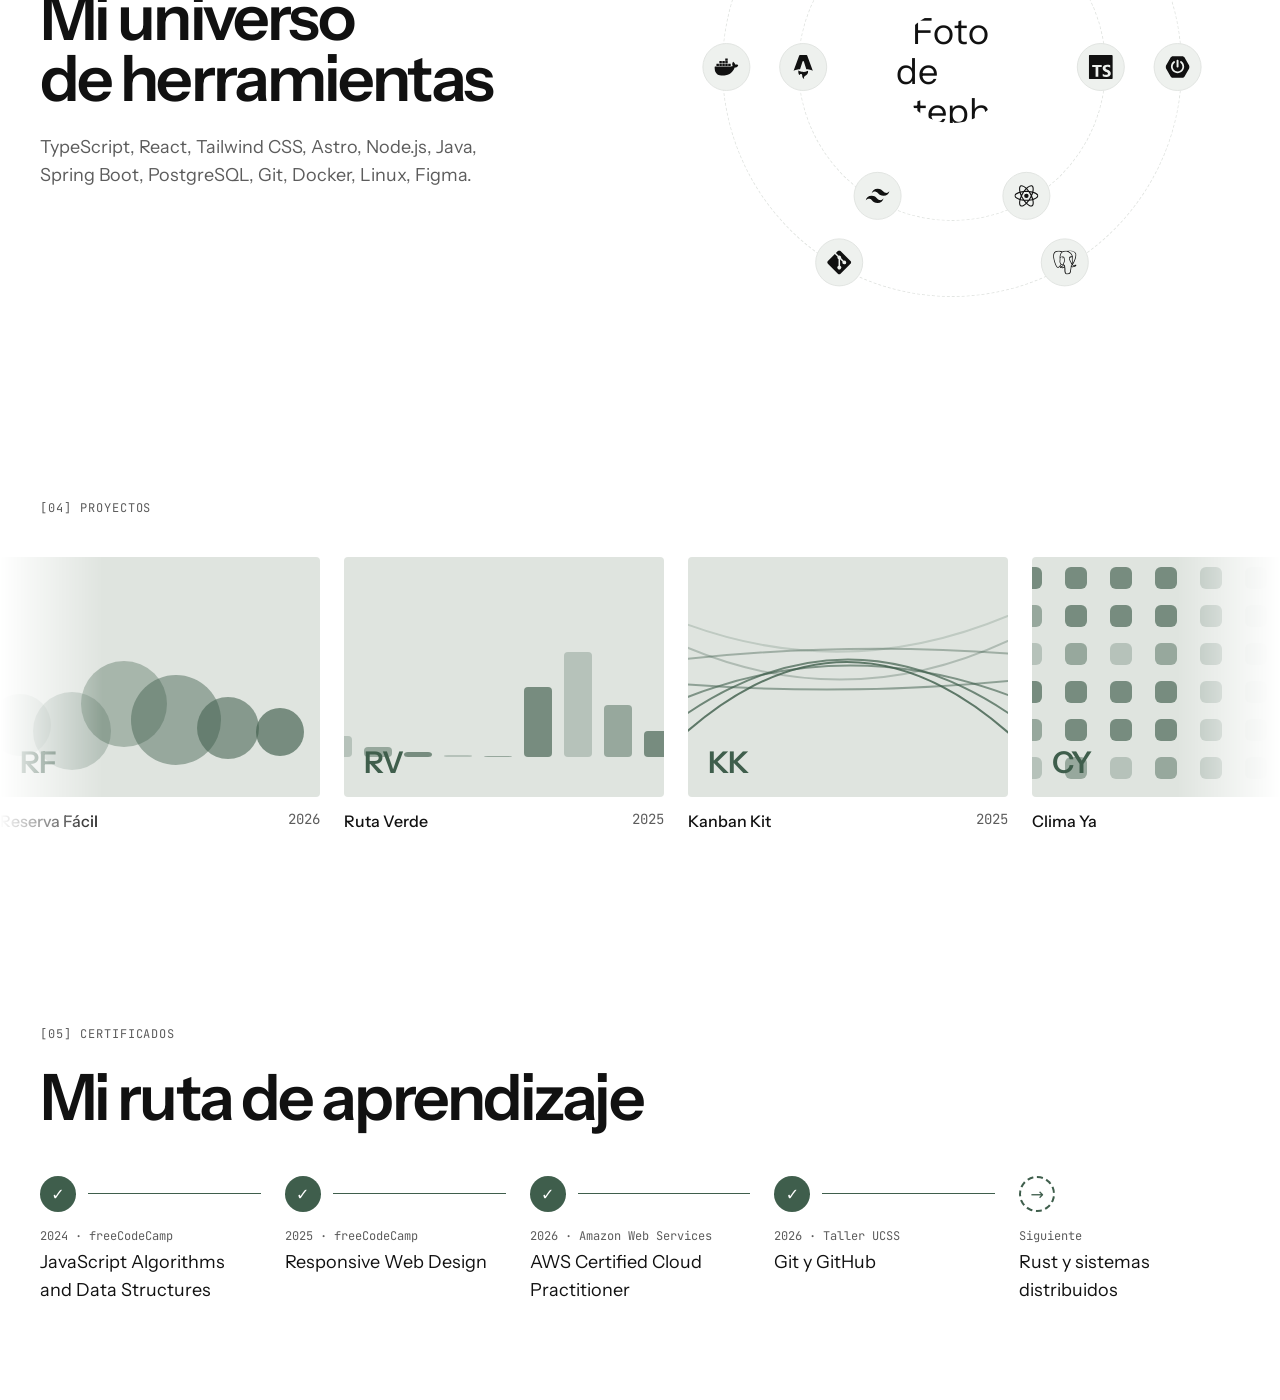
==== commit dab322f8: "Agrega la sección de certificados" ====
--- a/index.html
+++ b/index.html
@@ -15,7 +15,7 @@
 <header class="nav-glass fixed inset-x-0 top-0 z-40 border-b border-line">
   <nav class="flex items-center justify-between gap-6 px-5 py-4 md:px-10" aria-label="Principal">
     <a href="#hero" class="font-display text-lg">Stephanie Ramirez Salas</a>
-    <ul class="hidden gap-6 text-sm sm:flex"><li><a href="#about" class="text-muted hover:text-ink">Sobre mí</a></li><li><a href="#skills" class="text-muted hover:text-ink">Habilidades</a></li><li><a href="#projects" class="text-muted hover:text-ink">Proyectos</a></li></ul>
+    <ul class="hidden gap-6 text-sm sm:flex"><li><a href="#about" class="text-muted hover:text-ink">Sobre mí</a></li><li><a href="#skills" class="text-muted hover:text-ink">Habilidades</a></li><li><a href="#projects" class="text-muted hover:text-ink">Proyectos</a></li><li><a href="#certificates" class="text-muted hover:text-ink">Certificados</a></li></ul>
   </nav>
 </header>
 <main id="main">
@@ -23,6 +23,7 @@
 <div data-include="sections/about.html"><noscript><p class="px-5 py-4"><a class="underline" href="sections/about.html">Sobre mí</a></p></noscript></div>
 <div data-include="sections/skills.html"><noscript><p class="px-5 py-4"><a class="underline" href="sections/skills.html">Habilidades</a></p></noscript></div>
 <div data-include="sections/projects.html"><noscript><p class="px-5 py-4"><a class="underline" href="sections/projects.html">Proyectos</a></p></noscript></div>
+<div data-include="sections/certificates.html"><noscript><p class="px-5 py-4"><a class="underline" href="sections/certificates.html">Certificados</a></p></noscript></div>
 </main>
 </body>
 </html>
--- a/assets/css/styles.css
+++ b/assets/css/styles.css
@@ -1,2 +1,2 @@
 /*! tailwindcss v4.3.3 | MIT License | https://tailwindcss.com */
-@layer properties{@supports (((-webkit-hyphens:none)) and (not (margin-trim:inline))) or ((-moz-orient:inline) and (not (color:rgb(from red r g b)))){*,:before,:after,::backdrop{--tw-translate-x:0;--tw-translate-y:0;--tw-translate-z:0;--tw-border-style:solid;--tw-leading:initial;--tw-font-weight:initial;--tw-duration:initial}}}@layer theme{:root,:host{--font-sans:-apple-system, BlinkMacSystemFont, "Segoe UI", Roboto, "Helvetica Neue", "Noto Sans", Arial, sans-serif, "Apple Color Emoji", "Segoe UI Emoji", "Segoe UI Symbol", "Noto Color Emoji";--spacing:.25rem;--container-md:28rem;--text-sm:.875rem;--text-sm--line-height:calc(1.25 / .875);--text-lg:1.125rem;--text-lg--line-height:calc(1.75 / 1.125);--text-xl:1.25rem;--text-xl--line-height:calc(1.75 / 1.25);--text-2xl:1.5rem;--text-2xl--line-height:calc(2 / 1.5);--text-3xl:1.875rem;--text-3xl--line-height:calc(2.25 / 1.875);--text-4xl:2.25rem;--text-4xl--line-height:calc(2.5 / 2.25);--text-7xl:4.5rem;--text-7xl--line-height:1;--font-weight-medium:500;--leading-snug:1.375;--default-transition-duration:.15s;--default-transition-timing-function:cubic-bezier(.4, 0, .2, 1);--default-font-family:var(--font-sans);--default-mono-font-family:var(--ff-mono)}}@layer base{*,:after,:before,::backdrop,::file-selector-button{box-sizing:border-box;border:0 solid;margin:0;padding:0}html,:host{-webkit-text-size-adjust:100%;tab-size:4;line-height:1.5;font-family:var(--default-font-family,-apple-system, BlinkMacSystemFont, "Segoe UI", Roboto, "Helvetica Neue", "Noto Sans", Arial, sans-serif, "Apple Color Emoji", "Segoe UI Emoji", "Segoe UI Symbol", "Noto Color Emoji");font-feature-settings:var(--default-font-feature-settings,normal);font-variation-settings:var(--default-font-variation-settings,normal);-webkit-tap-highlight-color:transparent}hr{height:0;color:inherit;border-top-width:1px}abbr:where([title]){text-decoration:underline dotted}h1,h2,h3,h4,h5,h6{font-size:inherit;font-weight:inherit}a{color:inherit;-webkit-text-decoration:inherit;text-decoration:inherit}b,strong{font-weight:bolder}code,kbd,samp,pre{font-family:var(--default-mono-font-family,ui-monospace, SFMono-Regular, Menlo, Monaco, Consolas, "Liberation Mono", "Courier New", monospace);font-feature-settings:var(--default-mono-font-feature-settings,normal);font-variation-settings:var(--default-mono-font-variation-settings,normal);font-size:1em}small{font-size:80%}sub,sup{vertical-align:baseline;font-size:75%;line-height:0;position:relative}sub{bottom:-.25em}sup{top:-.5em}table{text-indent:0;border-color:inherit;border-collapse:collapse}:-moz-focusring:where(:not(iframe)){outline:auto}progress{vertical-align:baseline}summary{display:list-item}ol,ul,menu{list-style:none}img,svg,video,canvas,audio,iframe,embed,object{vertical-align:middle;display:block}img,video{max-width:100%;height:auto}button,input,select,optgroup,textarea,::file-selector-button{font:inherit;font-feature-settings:inherit;font-variation-settings:inherit;letter-spacing:inherit;color:inherit;opacity:1;background-color:#0000;border-radius:0}:where(select:is([multiple],[size])) optgroup{font-weight:bolder}:where(select:is([multiple],[size])) optgroup option{padding-inline-start:20px}::file-selector-button{margin-inline-end:4px}::placeholder{opacity:1}@supports (not ((-webkit-appearance:-apple-pay-button))) or (contain-intrinsic-size:1px){::placeholder{color:currentColor;@supports (color:color-mix(in lab, red, red)){color:color-mix(in oklab, currentcolor 50%, transparent)}}}textarea{resize:vertical}::-webkit-search-decoration{-webkit-appearance:none}::-webkit-date-and-time-value{min-height:1lh;text-align:inherit}::-webkit-datetime-edit{display:inline-flex}::-webkit-datetime-edit-fields-wrapper{padding:0}::-webkit-datetime-edit,::-webkit-datetime-edit-year-field,::-webkit-datetime-edit-month-field,::-webkit-datetime-edit-day-field,::-webkit-datetime-edit-hour-field,::-webkit-datetime-edit-minute-field,::-webkit-datetime-edit-second-field,::-webkit-datetime-edit-millisecond-field,::-webkit-datetime-edit-meridiem-field{padding-block:0}::-webkit-calendar-picker-indicator{line-height:1}:-moz-ui-invalid{box-shadow:none}button,input:where([type=button],[type=reset],[type=submit]),::file-selector-button{appearance:button}::-webkit-inner-spin-button,::-webkit-outer-spin-button{height:auto}[hidden]:where(:not([hidden=until-found])){display:none!important}html{scroll-behavior:smooth}body{font-family:var(--ff-body);background:var(--bg);color:var(--ink)}::selection{background:var(--accent);color:var(--on-accent)}:focus-visible{outline:2px solid var(--accent);outline-offset:3px}}@layer components{.display{font-family:var(--ff-display);font-weight:var(--display-weight);letter-spacing:var(--display-tracking);text-transform:var(--display-case);line-height:var(--display-leading,.95);text-wrap:balance}.eyebrow{font-family:var(--ff-mono);letter-spacing:.08em;text-transform:uppercase;color:var(--muted);font-size:.75rem}.grain:before{content:"";pointer-events:none;z-index:50;opacity:calc(var(--grain,0) * .07);will-change:transform;contain:strict;background-image:url([data-uri]);background-size:96px 96px;position:fixed;inset:0}.nav-glass{background:var(--bg);@supports (color:color-mix(in lab, red, red)){background:color-mix(in oklab, var(--bg) 72%, transparent)}backdrop-filter:blur(14px)saturate(1.4)}.pulse-dot{background:#22c55e;border-radius:999px;width:.5rem;height:.5rem;display:inline-block;position:relative}.pulse-dot:after{content:"";border-radius:inherit;background:inherit;animation:1.8s cubic-bezier(0,0,.2,1) infinite gt-ping;position:absolute;inset:0}.marquee{overflow:hidden;mask-image:linear-gradient(90deg,#0000,#000 8% 92%,#0000)}.marquee-track{width:max-content;animation:gt-marquee var(--speed,40s) linear infinite;display:flex}.marquee-track.reverse{animation-direction:reverse}.marquee:hover .marquee-track{animation-play-state:paused}.rotator{vertical-align:bottom;display:inline-grid;overflow:hidden}.rotator>span{animation:7.5s infinite gt-rot3;animation-delay:calc(var(--i) * 2.5s);opacity:0;grid-area:1/1}.roll{height:1.25em;line-height:1.25em;display:inline-flex;overflow:hidden}.roll>span{flex-direction:column;transition:transform .35s cubic-bezier(.2,.8,.2,1);display:flex}.roll:hover>span,.roll:focus-visible>span{transform:translateY(-50%)}.stack>*{top:calc(5rem + var(--i,0) * 1.5rem);position:sticky}.btn{border-radius:999px;align-items:center;gap:.5rem;padding:.7rem 1.25rem;font-weight:500;transition:transform .2s,background-color .2s,color .2s;display:inline-flex}.btn:hover{transform:translateY(-1px)}.btn-primary{background:var(--ink);color:var(--bg)}.btn-ghost{border:1px solid var(--line);color:var(--ink)}.btn-ghost:hover{border-color:var(--ink)}.chip{border:1px solid var(--line);border-radius:999px;align-items:center;padding:.25rem .75rem;font-size:.875rem;display:inline-flex}.card{background:var(--bg-2);border:1px solid var(--line);border-radius:var(--radius)}.pill-available{background:var(--accent-soft);color:var(--ink);border-radius:999px;align-items:center;gap:.5rem;padding:.35rem .85rem;font-size:.875rem;display:inline-flex}.dots-bg{background-image:radial-gradient(var(--line) 1px, transparent 1px);background-size:22px 22px}.grid-bg{background-image:linear-gradient(var(--line) 1px, transparent 1px), linear-gradient(90deg, var(--line) 1px, transparent 1px);background-size:48px 48px}.polaroid{background:#fff;padding:.75rem .75rem 2.75rem;transform:rotate(-3deg);box-shadow:0 20px 40px -24px #00000073}.contrib{grid-template-rows:repeat(7,.7rem);grid-auto-columns:.7rem;grid-auto-flow:column;gap:3px;display:grid}.contrib>i{background:var(--accent);border-radius:2px;@supports (color:color-mix(in lab, red, red)){background:color-mix(in oklab, var(--accent) calc(var(--l,0) * 25%), var(--bg-2))}}.caret{vertical-align:text-bottom;background:var(--accent);width:.6ch;height:1.1em;display:inline-block}.autotabs-panels{gap:1.5rem;display:grid}.brand-hover{transition:color .25s}.brand-hover:hover,.group:hover .brand-hover{color:var(--brand,var(--accent))}.outline-text{color:#0000;-webkit-text-stroke:1.5px var(--ink)}.tabs>input{opacity:0;pointer-events:none;position:absolute}.tabs .tab-panel{display:none}.tabs .tab-label{cursor:pointer;color:var(--muted);border-color:#0000}.tabs>input:focus-visible+.tab-label{outline:2px solid var(--accent);outline-offset:3px}.tabs>input:first-of-type:checked~.tab-panels>.tab-panel:first-child,.tabs>input:nth-of-type(2):checked~.tab-panels>.tab-panel:nth-child(2),.tabs>input:nth-of-type(3):checked~.tab-panels>.tab-panel:nth-child(3),.tabs>input:nth-of-type(4):checked~.tab-panels>.tab-panel:nth-child(4),.tabs>input:nth-of-type(5):checked~.tab-panels>.tab-panel:nth-child(5),.tabs>input:nth-of-type(6):checked~.tab-panels>.tab-panel:nth-child(6){display:block}.tabs>input:checked+.tab-label{color:var(--ink);border-color:var(--accent)}.masonry{columns:1;column-gap:1rem}.masonry>*{break-inside:avoid;margin-bottom:1rem}@media (width>=40rem){.masonry{columns:2}}@media (width>=64rem){.masonry{columns:3}}.snap-row{scroll-snap-type:x mandatory;scrollbar-width:thin;grid-auto-columns:min(85%,26rem);grid-auto-flow:column;gap:1rem;padding-bottom:1rem;display:grid;overflow-x:auto}.snap-row>*{scroll-snap-align:start}.peek{position:relative}.peek-img{pointer-events:none;opacity:0;z-index:10;width:16rem;transition:opacity .25s,transform .35s cubic-bezier(.2,.8,.2,1);position:absolute;top:50%;right:8%;transform:translateY(-50%)rotate(-4deg)scale(.9)}.peek:hover .peek-img,.peek:focus-within .peek-img{opacity:1;transform:translateY(-50%)rotate(-2deg)scale(1)}.browser{border:1px solid var(--line);border-radius:var(--radius);background:var(--bg);overflow:hidden}.browser-bar{border-bottom:1px solid var(--line);background:var(--bg-2);align-items:center;gap:.4rem;padding:.6rem .8rem;display:flex}.browser-bar>i{background:var(--line);border-radius:999px;width:.6rem;height:.6rem}.flip{perspective:1000px}.flip-inner{transform-style:preserve-3d;transition:transform .6s cubic-bezier(.2,.8,.2,1);display:grid}.flip-inner>*{backface-visibility:hidden;grid-area:1/1}.flip-back,.flip:hover .flip-inner,.flip:focus-within .flip-inner{transform:rotateY(180deg)}.sticky-note{color:#1c1917;background:#fde68a;transform:rotate(-2deg);box-shadow:0 18px 30px -18px #00000080}.word{white-space:nowrap;display:inline-block}.sr-only{clip:rect(0, 0, 0, 0);white-space:nowrap;border:0;width:1px;height:1px;margin:-1px;padding:0;position:absolute;overflow:hidden}}@layer utilities{.\[container-type\:inline-size\]{container-type:inline-size}.sr-only{clip-path:inset(50%);white-space:nowrap;border-width:0;width:1px;height:1px;margin:-1px;padding:0;position:absolute;overflow:hidden}.absolute{position:absolute}.fixed{position:fixed}.relative{position:relative}.inset-0{inset:0}.inset-\[2\%\]{inset:2%}.inset-\[18\%\]{inset:18%}.inset-x-0{inset-inline:0}.top-0{top:0}.top-1\/2{top:50%}.bottom-4{bottom:calc(var(--spacing) * 4)}.left-1\/2{left:50%}.left-5{left:calc(var(--spacing) * 5)}.z-40{z-index:40}.mx-auto{margin-inline:auto}.-mt-6{margin-top:calc(var(--spacing) * -6)}.mt-1{margin-top:var(--spacing)}.mt-3{margin-top:calc(var(--spacing) * 3)}.mt-4{margin-top:calc(var(--spacing) * 4)}.mt-6{margin-top:calc(var(--spacing) * 6)}.mt-8{margin-top:calc(var(--spacing) * 8)}.mt-10{margin-top:calc(var(--spacing) * 10)}.-ml-6{margin-left:calc(var(--spacing) * -6)}.block{display:block}.contents{display:contents}.flex{display:flex}.grid{display:grid}.hidden{display:none}.aspect-\[4\/3\]{aspect-ratio:4/3}.aspect-square{aspect-ratio:1}.h-6{height:calc(var(--spacing) * 6)}.h-12{height:calc(var(--spacing) * 12)}.h-28{height:calc(var(--spacing) * 28)}.h-full{height:100%}.w-6{width:calc(var(--spacing) * 6)}.w-12{width:calc(var(--spacing) * 12)}.w-28{width:calc(var(--spacing) * 28)}.w-64{width:calc(var(--spacing) * 64)}.w-80{width:calc(var(--spacing) * 80)}.w-full{width:100%}.max-w-\[30rem\]{max-width:30rem}.max-w-md{max-width:var(--container-md)}.shrink-0{flex-shrink:0}.-translate-x-1\/2{--tw-translate-x:calc(calc(1 / 2 * 100%) * -1);translate:var(--tw-translate-x) var(--tw-translate-y)}.-translate-y-1\/2{--tw-translate-y:calc(calc(1 / 2 * 100%) * -1);translate:var(--tw-translate-x) var(--tw-translate-y)}.flex-wrap{flex-wrap:wrap}.items-center{align-items:center}.justify-between{justify-content:space-between}.justify-center{justify-content:center}.gap-2{gap:calc(var(--spacing) * 2)}.gap-4{gap:calc(var(--spacing) * 4)}.gap-6{gap:calc(var(--spacing) * 6)}.gap-12{gap:calc(var(--spacing) * 12)}.gap-14{gap:calc(var(--spacing) * 14)}.overflow-hidden{overflow:hidden}.rounded-full{border-radius:3.40282e38px}.rounded-theme{border-radius:var(--radius)}.border{border-style:var(--tw-border-style);border-width:1px}.border-t{border-top-style:var(--tw-border-style);border-top-width:1px}.border-b{border-bottom-style:var(--tw-border-style);border-bottom-width:1px}.border-dashed{--tw-border-style:dashed;border-style:dashed}.border-line{border-color:var(--line)}.bg-accent-soft{background-color:var(--accent-soft)}.object-cover{object-fit:cover}.px-3{padding-inline:calc(var(--spacing) * 3)}.px-5{padding-inline:calc(var(--spacing) * 5)}.py-1{padding-block:var(--spacing)}.py-4{padding-block:calc(var(--spacing) * 4)}.py-24{padding-block:calc(var(--spacing) * 24)}.pt-6{padding-top:calc(var(--spacing) * 6)}.pt-28{padding-top:calc(var(--spacing) * 28)}.pr-6{padding-right:calc(var(--spacing) * 6)}.pb-16{padding-bottom:calc(var(--spacing) * 16)}.text-center{text-align:center}.font-display{font-family:var(--ff-display)}.font-mono{font-family:var(--ff-mono)}.text-2xl{font-size:var(--text-2xl);line-height:var(--tw-leading,var(--text-2xl--line-height))}.text-3xl{font-size:var(--text-3xl);line-height:var(--tw-leading,var(--text-3xl--line-height))}.text-4xl{font-size:var(--text-4xl);line-height:var(--tw-leading,var(--text-4xl--line-height))}.text-7xl{font-size:var(--text-7xl);line-height:var(--tw-leading,var(--text-7xl--line-height))}.text-lg{font-size:var(--text-lg);line-height:var(--tw-leading,var(--text-lg--line-height))}.text-sm{font-size:var(--text-sm);line-height:var(--tw-leading,var(--text-sm--line-height))}.text-xl{font-size:var(--text-xl);line-height:var(--tw-leading,var(--text-xl--line-height))}.text-\[calc\(clamp\(2\.4rem\,5vw\,4\.5rem\)\*var\(--display-scale\)\)\]{font-size:calc(clamp(2.4rem, 5vw, 4.5rem) * var(--display-scale))}.text-\[calc\(clamp\(3\.5rem\,15vw\,14rem\)\*var\(--display-scale\)\)\]{font-size:calc(clamp(3.5rem, 15vw, 14rem) * var(--display-scale))}.text-\[clamp\(1\.3rem\,2\.4vw\,2rem\)\]{font-size:clamp(1.3rem,2.4vw,2rem)}.leading-snug{--tw-leading:var(--leading-snug);line-height:var(--leading-snug)}.font-medium{--tw-font-weight:var(--font-weight-medium);font-weight:var(--font-weight-medium)}.text-\[\#1a1a1a\]{color:#1a1a1a}.text-accent{color:var(--accent)}.text-muted{color:var(--muted)}.italic{font-style:italic}.underline{text-decoration-line:underline}.antialiased{-webkit-font-smoothing:antialiased;-moz-osx-font-smoothing:grayscale}.transition-transform{transition-property:transform,translate,scale,rotate;transition-timing-function:var(--tw-ease,var(--default-transition-timing-function));transition-duration:var(--tw-duration,var(--default-transition-duration))}.duration-500{--tw-duration:.5s;transition-duration:.5s}@media (hover:hover){.group-hover\:scale-\[1\.04\]:is(:where(.group):hover *){scale:1.04}.hover\:text-ink:hover{color:var(--ink)}}@media (width>=40rem){.sm\:flex{display:flex}.sm\:grid-cols-3{grid-template-columns:repeat(3,minmax(0,1fr))}}@media (width>=48rem){.md\:w-80{width:calc(var(--spacing) * 80)}.md\:px-10{padding-inline:calc(var(--spacing) * 10)}.md\:pt-36{padding-top:calc(var(--spacing) * 36)}}@media (width>=64rem){.lg\:grid-cols-2{grid-template-columns:repeat(2,minmax(0,1fr))}.lg\:grid-cols-\[1fr_1\.4fr\]{grid-template-columns:1fr 1.4fr}}}:root{--ease-out-gt:cubic-bezier(.2, .7, .2, 1)}@keyframes gt-ping{75%,to{opacity:0;transform:scale(2.4)}}@keyframes gt-marquee{to{transform:translate(-50%)}}@keyframes gt-rot3{0%{opacity:0;transform:translateY(100%)}4%,28%{opacity:1;transform:none}32%,to{opacity:0;transform:translateY(-100%)}}@keyframes gt-type{0%{width:0}}@keyframes gt-blink{50%{opacity:0}}@keyframes gt-bounce{50%{transform:translateY(6px)}}@keyframes gt-tab{0%{opacity:0}2%,31%{opacity:1}33.3%,to{opacity:0}}@keyframes gt-tabbar{0%{transform:scaleX(0)}33.3%{transform:scaleX(1)}33.31%,to{transform:scaleX(0)}}@keyframes gt-tablabel{0%,33.2%{color:var(--ink)}33.3%,to{color:var(--muted)}}@keyframes gt-spin{to{transform:rotate(360deg)}}@keyframes gt-spin-back{to{transform:rotate(-360deg)}}@media (prefers-reduced-motion:no-preference){.type{white-space:nowrap;vertical-align:bottom;width:calc(var(--n) * 1ch);animation:gt-type 1.2s steps(var(--n)) both;animation-delay:var(--d,0s);display:inline-block;overflow:hidden}.caret{animation:1s step-end infinite gt-blink}.bounce{animation:1.6s ease-in-out infinite gt-bounce}.autotabs-panels{gap:0}.autotabs-panels>*{opacity:0;animation:12s infinite gt-tab;animation-delay:calc(var(--i) * 4s);grid-area:1/1}.autotabs-bar{transform-origin:0;animation:12s linear infinite gt-tabbar;animation-delay:calc(var(--i) * 4s);transform:scaleX(0)}.autotabs-label{color:var(--muted);animation:12s infinite gt-tablabel;animation-delay:calc(var(--i) * 4s)}.orbit{animation:gt-spin var(--speed,40s) linear infinite}.spin{animation:24s linear infinite gt-spin}.orbit>*>*{animation:gt-spin-back var(--speed,40s) linear infinite}.io .reveal,.io .split>.w,.io .split .c{opacity:0;transition:opacity .7s var(--ease-out-gt), transform .7s var(--ease-out-gt);transition-delay:min(calc(var(--i,0) * 55ms), .9s);transform:translateY(28px)}.io .split>.w,.io .split .c{display:inline-block}.io .reveal.is-visible,.io .split.is-visible>.w,.io .split.is-visible .c{opacity:1;transform:none}.io .ink>.w{color:var(--line);transition:color .6s;transition-delay:min(calc(var(--i,0) * 45ms), 1.2s)}.io .ink.is-visible>.w{color:var(--ink)}.io .img-settle{transition:transform 1.2s var(--ease-out-gt);transform:scale(1.08)}.io .img-settle.is-visible{transform:none}.io .fill-bar{transform-origin:0;transition:transform 1s var(--ease-out-gt) .15s;transform:scaleX(0)}.io .fill-bar.is-visible{transform:none}.io-instant .reveal,.io-instant .split>.w,.io-instant .split .c,.io-instant .ink>.w,.io-instant .img-settle,.io-instant .fill-bar{transition:none!important}}@media (prefers-reduced-motion:reduce){.flip-inner{display:block;transform:none!important}.flip-inner>*{backface-visibility:visible}.flip-back{margin-top:.75rem;transform:none}.marquee-track{flex-wrap:wrap;width:auto;animation:none}.marquee-track [aria-hidden=true]{display:none}.rotator>span{opacity:0;animation:none}.rotator>span:first-child{opacity:1}.pulse-dot:after{animation:none}html{scroll-behavior:auto}}@property --tw-translate-x{syntax:"*";inherits:false;initial-value:0}@property --tw-translate-y{syntax:"*";inherits:false;initial-value:0}@property --tw-translate-z{syntax:"*";inherits:false;initial-value:0}@property --tw-border-style{syntax:"*";inherits:false;initial-value:solid}@property --tw-leading{syntax:"*";inherits:false}@property --tw-font-weight{syntax:"*";inherits:false}@property --tw-duration{syntax:"*";inherits:false}
+@layer properties{@supports (((-webkit-hyphens:none)) and (not (margin-trim:inline))) or ((-moz-orient:inline) and (not (color:rgb(from red r g b)))){*,:before,:after,::backdrop{--tw-translate-x:0;--tw-translate-y:0;--tw-translate-z:0;--tw-border-style:solid;--tw-leading:initial;--tw-font-weight:initial;--tw-duration:initial}}}@layer theme{:root,:host{--font-sans:-apple-system, BlinkMacSystemFont, "Segoe UI", Roboto, "Helvetica Neue", "Noto Sans", Arial, sans-serif, "Apple Color Emoji", "Segoe UI Emoji", "Segoe UI Symbol", "Noto Color Emoji";--spacing:.25rem;--container-md:28rem;--text-xs:.75rem;--text-xs--line-height:calc(1 / .75);--text-sm:.875rem;--text-sm--line-height:calc(1.25 / .875);--text-lg:1.125rem;--text-lg--line-height:calc(1.75 / 1.125);--text-xl:1.25rem;--text-xl--line-height:calc(1.75 / 1.25);--text-2xl:1.5rem;--text-2xl--line-height:calc(2 / 1.5);--text-3xl:1.875rem;--text-3xl--line-height:calc(2.25 / 1.875);--text-4xl:2.25rem;--text-4xl--line-height:calc(2.5 / 2.25);--text-7xl:4.5rem;--text-7xl--line-height:1;--font-weight-medium:500;--leading-snug:1.375;--default-transition-duration:.15s;--default-transition-timing-function:cubic-bezier(.4, 0, .2, 1);--default-font-family:var(--font-sans);--default-mono-font-family:var(--ff-mono)}}@layer base{*,:after,:before,::backdrop,::file-selector-button{box-sizing:border-box;border:0 solid;margin:0;padding:0}html,:host{-webkit-text-size-adjust:100%;tab-size:4;line-height:1.5;font-family:var(--default-font-family,-apple-system, BlinkMacSystemFont, "Segoe UI", Roboto, "Helvetica Neue", "Noto Sans", Arial, sans-serif, "Apple Color Emoji", "Segoe UI Emoji", "Segoe UI Symbol", "Noto Color Emoji");font-feature-settings:var(--default-font-feature-settings,normal);font-variation-settings:var(--default-font-variation-settings,normal);-webkit-tap-highlight-color:transparent}hr{height:0;color:inherit;border-top-width:1px}abbr:where([title]){text-decoration:underline dotted}h1,h2,h3,h4,h5,h6{font-size:inherit;font-weight:inherit}a{color:inherit;-webkit-text-decoration:inherit;text-decoration:inherit}b,strong{font-weight:bolder}code,kbd,samp,pre{font-family:var(--default-mono-font-family,ui-monospace, SFMono-Regular, Menlo, Monaco, Consolas, "Liberation Mono", "Courier New", monospace);font-feature-settings:var(--default-mono-font-feature-settings,normal);font-variation-settings:var(--default-mono-font-variation-settings,normal);font-size:1em}small{font-size:80%}sub,sup{vertical-align:baseline;font-size:75%;line-height:0;position:relative}sub{bottom:-.25em}sup{top:-.5em}table{text-indent:0;border-color:inherit;border-collapse:collapse}:-moz-focusring:where(:not(iframe)){outline:auto}progress{vertical-align:baseline}summary{display:list-item}ol,ul,menu{list-style:none}img,svg,video,canvas,audio,iframe,embed,object{vertical-align:middle;display:block}img,video{max-width:100%;height:auto}button,input,select,optgroup,textarea,::file-selector-button{font:inherit;font-feature-settings:inherit;font-variation-settings:inherit;letter-spacing:inherit;color:inherit;opacity:1;background-color:#0000;border-radius:0}:where(select:is([multiple],[size])) optgroup{font-weight:bolder}:where(select:is([multiple],[size])) optgroup option{padding-inline-start:20px}::file-selector-button{margin-inline-end:4px}::placeholder{opacity:1}@supports (not ((-webkit-appearance:-apple-pay-button))) or (contain-intrinsic-size:1px){::placeholder{color:currentColor;@supports (color:color-mix(in lab, red, red)){color:color-mix(in oklab, currentcolor 50%, transparent)}}}textarea{resize:vertical}::-webkit-search-decoration{-webkit-appearance:none}::-webkit-date-and-time-value{min-height:1lh;text-align:inherit}::-webkit-datetime-edit{display:inline-flex}::-webkit-datetime-edit-fields-wrapper{padding:0}::-webkit-datetime-edit,::-webkit-datetime-edit-year-field,::-webkit-datetime-edit-month-field,::-webkit-datetime-edit-day-field,::-webkit-datetime-edit-hour-field,::-webkit-datetime-edit-minute-field,::-webkit-datetime-edit-second-field,::-webkit-datetime-edit-millisecond-field,::-webkit-datetime-edit-meridiem-field{padding-block:0}::-webkit-calendar-picker-indicator{line-height:1}:-moz-ui-invalid{box-shadow:none}button,input:where([type=button],[type=reset],[type=submit]),::file-selector-button{appearance:button}::-webkit-inner-spin-button,::-webkit-outer-spin-button{height:auto}[hidden]:where(:not([hidden=until-found])){display:none!important}html{scroll-behavior:smooth}body{font-family:var(--ff-body);background:var(--bg);color:var(--ink)}::selection{background:var(--accent);color:var(--on-accent)}:focus-visible{outline:2px solid var(--accent);outline-offset:3px}}@layer components{.display{font-family:var(--ff-display);font-weight:var(--display-weight);letter-spacing:var(--display-tracking);text-transform:var(--display-case);line-height:var(--display-leading,.95);text-wrap:balance}.eyebrow{font-family:var(--ff-mono);letter-spacing:.08em;text-transform:uppercase;color:var(--muted);font-size:.75rem}.grain:before{content:"";pointer-events:none;z-index:50;opacity:calc(var(--grain,0) * .07);will-change:transform;contain:strict;background-image:url([data-uri]);background-size:96px 96px;position:fixed;inset:0}.nav-glass{background:var(--bg);@supports (color:color-mix(in lab, red, red)){background:color-mix(in oklab, var(--bg) 72%, transparent)}backdrop-filter:blur(14px)saturate(1.4)}.pulse-dot{background:#22c55e;border-radius:999px;width:.5rem;height:.5rem;display:inline-block;position:relative}.pulse-dot:after{content:"";border-radius:inherit;background:inherit;animation:1.8s cubic-bezier(0,0,.2,1) infinite gt-ping;position:absolute;inset:0}.marquee{overflow:hidden;mask-image:linear-gradient(90deg,#0000,#000 8% 92%,#0000)}.marquee-track{width:max-content;animation:gt-marquee var(--speed,40s) linear infinite;display:flex}.marquee-track.reverse{animation-direction:reverse}.marquee:hover .marquee-track{animation-play-state:paused}.rotator{vertical-align:bottom;display:inline-grid;overflow:hidden}.rotator>span{animation:7.5s infinite gt-rot3;animation-delay:calc(var(--i) * 2.5s);opacity:0;grid-area:1/1}.roll{height:1.25em;line-height:1.25em;display:inline-flex;overflow:hidden}.roll>span{flex-direction:column;transition:transform .35s cubic-bezier(.2,.8,.2,1);display:flex}.roll:hover>span,.roll:focus-visible>span{transform:translateY(-50%)}.stack>*{top:calc(5rem + var(--i,0) * 1.5rem);position:sticky}.btn{border-radius:999px;align-items:center;gap:.5rem;padding:.7rem 1.25rem;font-weight:500;transition:transform .2s,background-color .2s,color .2s;display:inline-flex}.btn:hover{transform:translateY(-1px)}.btn-primary{background:var(--ink);color:var(--bg)}.btn-ghost{border:1px solid var(--line);color:var(--ink)}.btn-ghost:hover{border-color:var(--ink)}.chip{border:1px solid var(--line);border-radius:999px;align-items:center;padding:.25rem .75rem;font-size:.875rem;display:inline-flex}.card{background:var(--bg-2);border:1px solid var(--line);border-radius:var(--radius)}.pill-available{background:var(--accent-soft);color:var(--ink);border-radius:999px;align-items:center;gap:.5rem;padding:.35rem .85rem;font-size:.875rem;display:inline-flex}.dots-bg{background-image:radial-gradient(var(--line) 1px, transparent 1px);background-size:22px 22px}.grid-bg{background-image:linear-gradient(var(--line) 1px, transparent 1px), linear-gradient(90deg, var(--line) 1px, transparent 1px);background-size:48px 48px}.polaroid{background:#fff;padding:.75rem .75rem 2.75rem;transform:rotate(-3deg);box-shadow:0 20px 40px -24px #00000073}.contrib{grid-template-rows:repeat(7,.7rem);grid-auto-columns:.7rem;grid-auto-flow:column;gap:3px;display:grid}.contrib>i{background:var(--accent);border-radius:2px;@supports (color:color-mix(in lab, red, red)){background:color-mix(in oklab, var(--accent) calc(var(--l,0) * 25%), var(--bg-2))}}.caret{vertical-align:text-bottom;background:var(--accent);width:.6ch;height:1.1em;display:inline-block}.autotabs-panels{gap:1.5rem;display:grid}.brand-hover{transition:color .25s}.brand-hover:hover,.group:hover .brand-hover{color:var(--brand,var(--accent))}.outline-text{color:#0000;-webkit-text-stroke:1.5px var(--ink)}.tabs>input{opacity:0;pointer-events:none;position:absolute}.tabs .tab-panel{display:none}.tabs .tab-label{cursor:pointer;color:var(--muted);border-color:#0000}.tabs>input:focus-visible+.tab-label{outline:2px solid var(--accent);outline-offset:3px}.tabs>input:first-of-type:checked~.tab-panels>.tab-panel:first-child,.tabs>input:nth-of-type(2):checked~.tab-panels>.tab-panel:nth-child(2),.tabs>input:nth-of-type(3):checked~.tab-panels>.tab-panel:nth-child(3),.tabs>input:nth-of-type(4):checked~.tab-panels>.tab-panel:nth-child(4),.tabs>input:nth-of-type(5):checked~.tab-panels>.tab-panel:nth-child(5),.tabs>input:nth-of-type(6):checked~.tab-panels>.tab-panel:nth-child(6){display:block}.tabs>input:checked+.tab-label{color:var(--ink);border-color:var(--accent)}.masonry{columns:1;column-gap:1rem}.masonry>*{break-inside:avoid;margin-bottom:1rem}@media (width>=40rem){.masonry{columns:2}}@media (width>=64rem){.masonry{columns:3}}.snap-row{scroll-snap-type:x mandatory;scrollbar-width:thin;grid-auto-columns:min(85%,26rem);grid-auto-flow:column;gap:1rem;padding-bottom:1rem;display:grid;overflow-x:auto}.snap-row>*{scroll-snap-align:start}.peek{position:relative}.peek-img{pointer-events:none;opacity:0;z-index:10;width:16rem;transition:opacity .25s,transform .35s cubic-bezier(.2,.8,.2,1);position:absolute;top:50%;right:8%;transform:translateY(-50%)rotate(-4deg)scale(.9)}.peek:hover .peek-img,.peek:focus-within .peek-img{opacity:1;transform:translateY(-50%)rotate(-2deg)scale(1)}.browser{border:1px solid var(--line);border-radius:var(--radius);background:var(--bg);overflow:hidden}.browser-bar{border-bottom:1px solid var(--line);background:var(--bg-2);align-items:center;gap:.4rem;padding:.6rem .8rem;display:flex}.browser-bar>i{background:var(--line);border-radius:999px;width:.6rem;height:.6rem}.flip{perspective:1000px}.flip-inner{transform-style:preserve-3d;transition:transform .6s cubic-bezier(.2,.8,.2,1);display:grid}.flip-inner>*{backface-visibility:hidden;grid-area:1/1}.flip-back,.flip:hover .flip-inner,.flip:focus-within .flip-inner{transform:rotateY(180deg)}.sticky-note{color:#1c1917;background:#fde68a;transform:rotate(-2deg);box-shadow:0 18px 30px -18px #00000080}.word{white-space:nowrap;display:inline-block}.sr-only{clip:rect(0, 0, 0, 0);white-space:nowrap;border:0;width:1px;height:1px;margin:-1px;padding:0;position:absolute;overflow:hidden}}@layer utilities{.\[container-type\:inline-size\]{container-type:inline-size}.sr-only{clip-path:inset(50%);white-space:nowrap;border-width:0;width:1px;height:1px;margin:-1px;padding:0;position:absolute;overflow:hidden}.absolute{position:absolute}.fixed{position:fixed}.relative{position:relative}.inset-0{inset:0}.inset-\[2\%\]{inset:2%}.inset-\[18\%\]{inset:18%}.inset-x-0{inset-inline:0}.top-0{top:0}.top-1\/2{top:50%}.bottom-4{bottom:calc(var(--spacing) * 4)}.left-1\/2{left:50%}.left-5{left:calc(var(--spacing) * 5)}.z-40{z-index:40}.mx-auto{margin-inline:auto}.-mt-6{margin-top:calc(var(--spacing) * -6)}.mt-1{margin-top:var(--spacing)}.mt-3{margin-top:calc(var(--spacing) * 3)}.mt-4{margin-top:calc(var(--spacing) * 4)}.mt-6{margin-top:calc(var(--spacing) * 6)}.mt-8{margin-top:calc(var(--spacing) * 8)}.mt-10{margin-top:calc(var(--spacing) * 10)}.mt-12{margin-top:calc(var(--spacing) * 12)}.-ml-6{margin-left:calc(var(--spacing) * -6)}.block{display:block}.contents{display:contents}.flex{display:flex}.grid{display:grid}.hidden{display:none}.aspect-\[4\/3\]{aspect-ratio:4/3}.aspect-square{aspect-ratio:1}.h-6{height:calc(var(--spacing) * 6)}.h-9{height:calc(var(--spacing) * 9)}.h-12{height:calc(var(--spacing) * 12)}.h-28{height:calc(var(--spacing) * 28)}.h-full{height:100%}.h-px{height:1px}.w-6{width:calc(var(--spacing) * 6)}.w-9{width:calc(var(--spacing) * 9)}.w-12{width:calc(var(--spacing) * 12)}.w-28{width:calc(var(--spacing) * 28)}.w-64{width:calc(var(--spacing) * 64)}.w-80{width:calc(var(--spacing) * 80)}.w-full{width:100%}.max-w-\[30rem\]{max-width:30rem}.max-w-md{max-width:var(--container-md)}.flex-1{flex:1}.shrink-0{flex-shrink:0}.-translate-x-1\/2{--tw-translate-x:calc(calc(1 / 2 * 100%) * -1);translate:var(--tw-translate-x) var(--tw-translate-y)}.-translate-y-1\/2{--tw-translate-y:calc(calc(1 / 2 * 100%) * -1);translate:var(--tw-translate-x) var(--tw-translate-y)}.flex-wrap{flex-wrap:wrap}.items-center{align-items:center}.justify-between{justify-content:space-between}.justify-center{justify-content:center}.gap-2{gap:calc(var(--spacing) * 2)}.gap-3{gap:calc(var(--spacing) * 3)}.gap-4{gap:calc(var(--spacing) * 4)}.gap-6{gap:calc(var(--spacing) * 6)}.gap-12{gap:calc(var(--spacing) * 12)}.gap-14{gap:calc(var(--spacing) * 14)}.overflow-hidden{overflow:hidden}.rounded-full{border-radius:3.40282e38px}.rounded-theme{border-radius:var(--radius)}.border{border-style:var(--tw-border-style);border-width:1px}.border-2{border-style:var(--tw-border-style);border-width:2px}.border-t{border-top-style:var(--tw-border-style);border-top-width:1px}.border-b{border-bottom-style:var(--tw-border-style);border-bottom-width:1px}.border-dashed{--tw-border-style:dashed;border-style:dashed}.border-accent{border-color:var(--accent)}.border-line{border-color:var(--line)}.bg-accent{background-color:var(--accent)}.bg-accent-soft{background-color:var(--accent-soft)}.object-cover{object-fit:cover}.px-3{padding-inline:calc(var(--spacing) * 3)}.px-5{padding-inline:calc(var(--spacing) * 5)}.py-1{padding-block:var(--spacing)}.py-4{padding-block:calc(var(--spacing) * 4)}.py-24{padding-block:calc(var(--spacing) * 24)}.pt-6{padding-top:calc(var(--spacing) * 6)}.pt-28{padding-top:calc(var(--spacing) * 28)}.pr-6{padding-right:calc(var(--spacing) * 6)}.pb-16{padding-bottom:calc(var(--spacing) * 16)}.text-center{text-align:center}.font-display{font-family:var(--ff-display)}.font-mono{font-family:var(--ff-mono)}.text-2xl{font-size:var(--text-2xl);line-height:var(--tw-leading,var(--text-2xl--line-height))}.text-3xl{font-size:var(--text-3xl);line-height:var(--tw-leading,var(--text-3xl--line-height))}.text-4xl{font-size:var(--text-4xl);line-height:var(--tw-leading,var(--text-4xl--line-height))}.text-7xl{font-size:var(--text-7xl);line-height:var(--tw-leading,var(--text-7xl--line-height))}.text-lg{font-size:var(--text-lg);line-height:var(--tw-leading,var(--text-lg--line-height))}.text-sm{font-size:var(--text-sm);line-height:var(--tw-leading,var(--text-sm--line-height))}.text-xl{font-size:var(--text-xl);line-height:var(--tw-leading,var(--text-xl--line-height))}.text-xs{font-size:var(--text-xs);line-height:var(--tw-leading,var(--text-xs--line-height))}.text-\[calc\(clamp\(2\.2rem\,5vw\,4rem\)\*var\(--display-scale\)\)\]{font-size:calc(clamp(2.2rem, 5vw, 4rem) * var(--display-scale))}.text-\[calc\(clamp\(2\.4rem\,5vw\,4\.5rem\)\*var\(--display-scale\)\)\]{font-size:calc(clamp(2.4rem, 5vw, 4.5rem) * var(--display-scale))}.text-\[calc\(clamp\(3\.5rem\,15vw\,14rem\)\*var\(--display-scale\)\)\]{font-size:calc(clamp(3.5rem, 15vw, 14rem) * var(--display-scale))}.text-\[clamp\(1\.3rem\,2\.4vw\,2rem\)\]{font-size:clamp(1.3rem,2.4vw,2rem)}.leading-snug{--tw-leading:var(--leading-snug);line-height:var(--leading-snug)}.font-medium{--tw-font-weight:var(--font-weight-medium);font-weight:var(--font-weight-medium)}.text-\[\#1a1a1a\]{color:#1a1a1a}.text-accent{color:var(--accent)}.text-muted{color:var(--muted)}.text-on-accent{color:var(--on-accent)}.italic{font-style:italic}.underline{text-decoration-line:underline}.antialiased{-webkit-font-smoothing:antialiased;-moz-osx-font-smoothing:grayscale}.transition-transform{transition-property:transform,translate,scale,rotate;transition-timing-function:var(--tw-ease,var(--default-transition-timing-function));transition-duration:var(--tw-duration,var(--default-transition-duration))}.duration-500{--tw-duration:.5s;transition-duration:.5s}@media (hover:hover){.group-hover\:scale-\[1\.04\]:is(:where(.group):hover *){scale:1.04}.hover\:text-ink:hover{color:var(--ink)}}@media (width>=40rem){.sm\:flex{display:flex}.sm\:grid-cols-3{grid-template-columns:repeat(3,minmax(0,1fr))}}@media (width>=48rem){.md\:w-80{width:calc(var(--spacing) * 80)}.md\:grid-cols-5{grid-template-columns:repeat(5,minmax(0,1fr))}.md\:px-10{padding-inline:calc(var(--spacing) * 10)}.md\:pt-36{padding-top:calc(var(--spacing) * 36)}}@media (width>=64rem){.lg\:grid-cols-2{grid-template-columns:repeat(2,minmax(0,1fr))}.lg\:grid-cols-\[1fr_1\.4fr\]{grid-template-columns:1fr 1.4fr}}}:root{--ease-out-gt:cubic-bezier(.2, .7, .2, 1)}@keyframes gt-ping{75%,to{opacity:0;transform:scale(2.4)}}@keyframes gt-marquee{to{transform:translate(-50%)}}@keyframes gt-rot3{0%{opacity:0;transform:translateY(100%)}4%,28%{opacity:1;transform:none}32%,to{opacity:0;transform:translateY(-100%)}}@keyframes gt-type{0%{width:0}}@keyframes gt-blink{50%{opacity:0}}@keyframes gt-bounce{50%{transform:translateY(6px)}}@keyframes gt-tab{0%{opacity:0}2%,31%{opacity:1}33.3%,to{opacity:0}}@keyframes gt-tabbar{0%{transform:scaleX(0)}33.3%{transform:scaleX(1)}33.31%,to{transform:scaleX(0)}}@keyframes gt-tablabel{0%,33.2%{color:var(--ink)}33.3%,to{color:var(--muted)}}@keyframes gt-spin{to{transform:rotate(360deg)}}@keyframes gt-spin-back{to{transform:rotate(-360deg)}}@media (prefers-reduced-motion:no-preference){.type{white-space:nowrap;vertical-align:bottom;width:calc(var(--n) * 1ch);animation:gt-type 1.2s steps(var(--n)) both;animation-delay:var(--d,0s);display:inline-block;overflow:hidden}.caret{animation:1s step-end infinite gt-blink}.bounce{animation:1.6s ease-in-out infinite gt-bounce}.autotabs-panels{gap:0}.autotabs-panels>*{opacity:0;animation:12s infinite gt-tab;animation-delay:calc(var(--i) * 4s);grid-area:1/1}.autotabs-bar{transform-origin:0;animation:12s linear infinite gt-tabbar;animation-delay:calc(var(--i) * 4s);transform:scaleX(0)}.autotabs-label{color:var(--muted);animation:12s infinite gt-tablabel;animation-delay:calc(var(--i) * 4s)}.orbit{animation:gt-spin var(--speed,40s) linear infinite}.spin{animation:24s linear infinite gt-spin}.orbit>*>*{animation:gt-spin-back var(--speed,40s) linear infinite}.io .reveal,.io .split>.w,.io .split .c{opacity:0;transition:opacity .7s var(--ease-out-gt), transform .7s var(--ease-out-gt);transition-delay:min(calc(var(--i,0) * 55ms), .9s);transform:translateY(28px)}.io .split>.w,.io .split .c{display:inline-block}.io .reveal.is-visible,.io .split.is-visible>.w,.io .split.is-visible .c{opacity:1;transform:none}.io .ink>.w{color:var(--line);transition:color .6s;transition-delay:min(calc(var(--i,0) * 45ms), 1.2s)}.io .ink.is-visible>.w{color:var(--ink)}.io .img-settle{transition:transform 1.2s var(--ease-out-gt);transform:scale(1.08)}.io .img-settle.is-visible{transform:none}.io .fill-bar{transform-origin:0;transition:transform 1s var(--ease-out-gt) .15s;transform:scaleX(0)}.io .fill-bar.is-visible{transform:none}.io-instant .reveal,.io-instant .split>.w,.io-instant .split .c,.io-instant .ink>.w,.io-instant .img-settle,.io-instant .fill-bar{transition:none!important}}@media (prefers-reduced-motion:reduce){.flip-inner{display:block;transform:none!important}.flip-inner>*{backface-visibility:visible}.flip-back{margin-top:.75rem;transform:none}.marquee-track{flex-wrap:wrap;width:auto;animation:none}.marquee-track [aria-hidden=true]{display:none}.rotator>span{opacity:0;animation:none}.rotator>span:first-child{opacity:1}.pulse-dot:after{animation:none}html{scroll-behavior:auto}}@property --tw-translate-x{syntax:"*";inherits:false;initial-value:0}@property --tw-translate-y{syntax:"*";inherits:false;initial-value:0}@property --tw-translate-z{syntax:"*";inherits:false;initial-value:0}@property --tw-border-style{syntax:"*";inherits:false;initial-value:solid}@property --tw-leading{syntax:"*";inherits:false}@property --tw-font-weight{syntax:"*";inherits:false}@property --tw-duration{syntax:"*";inherits:false}
